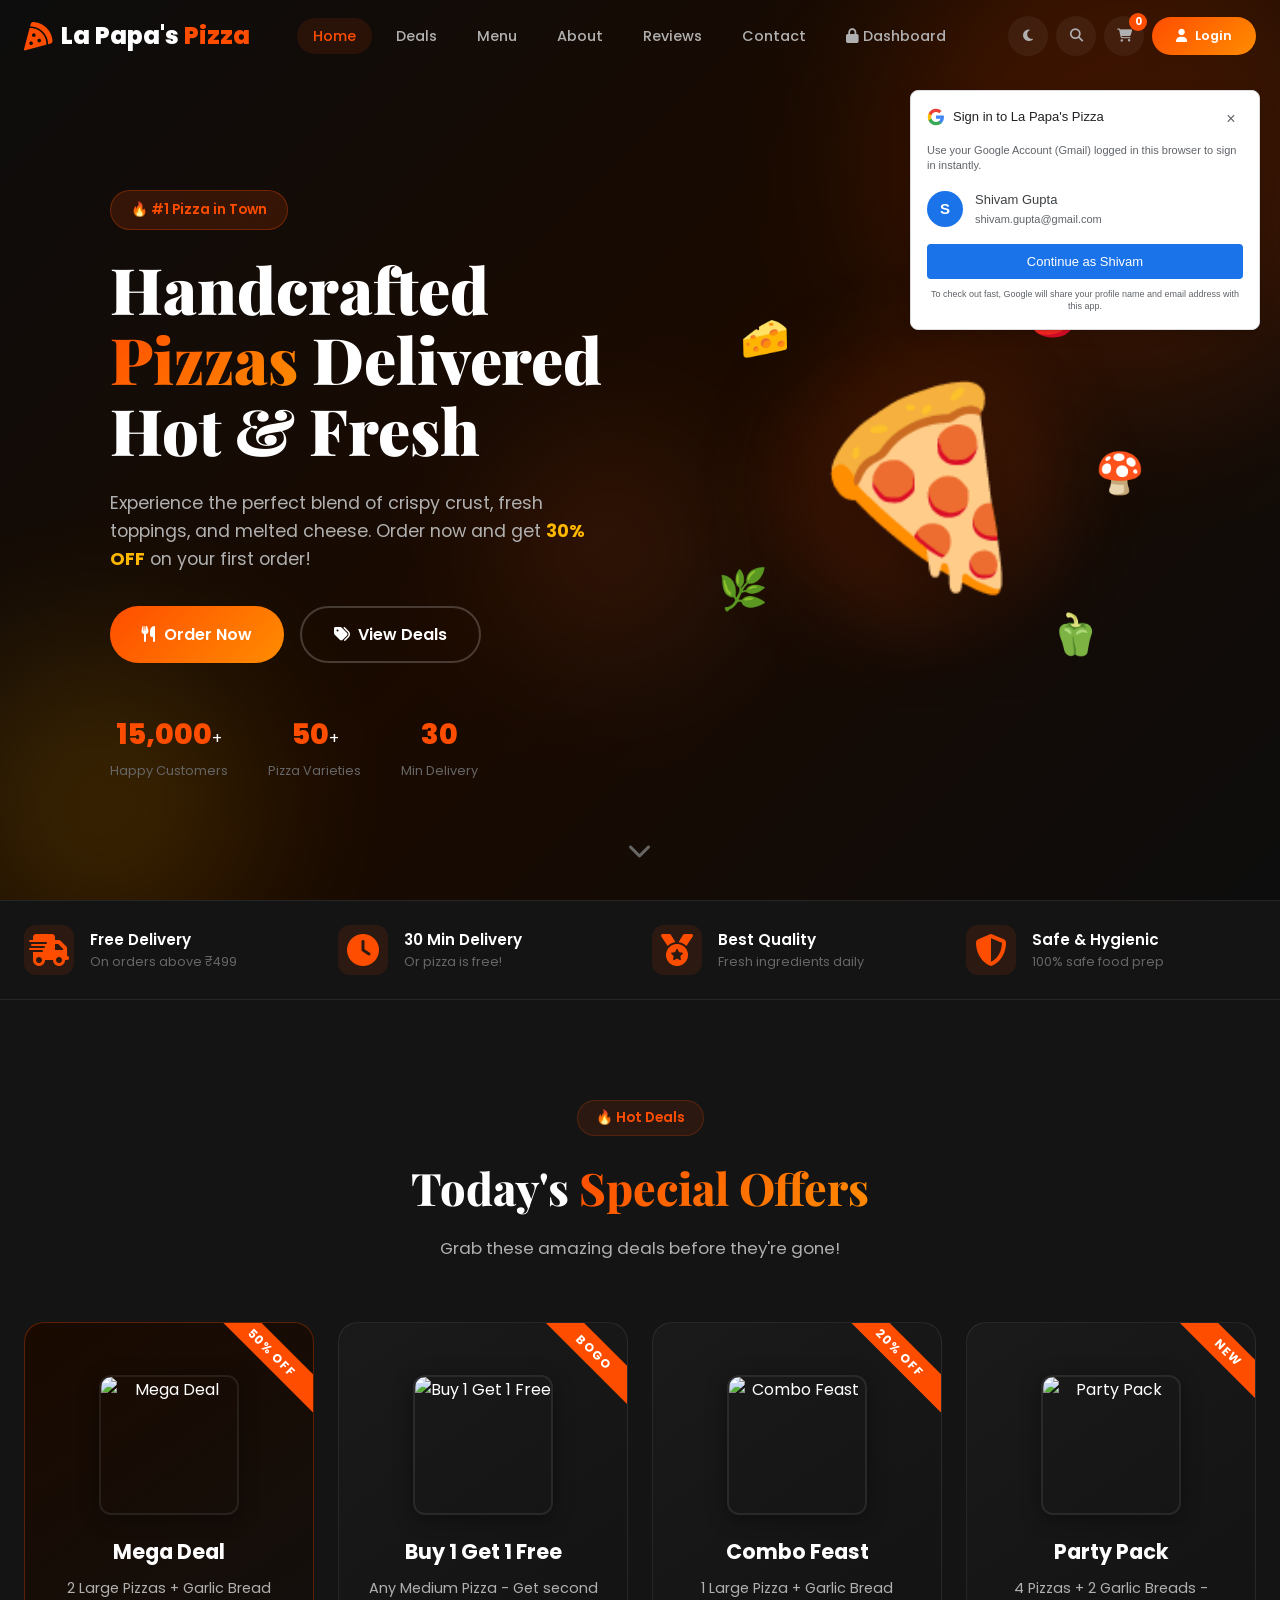
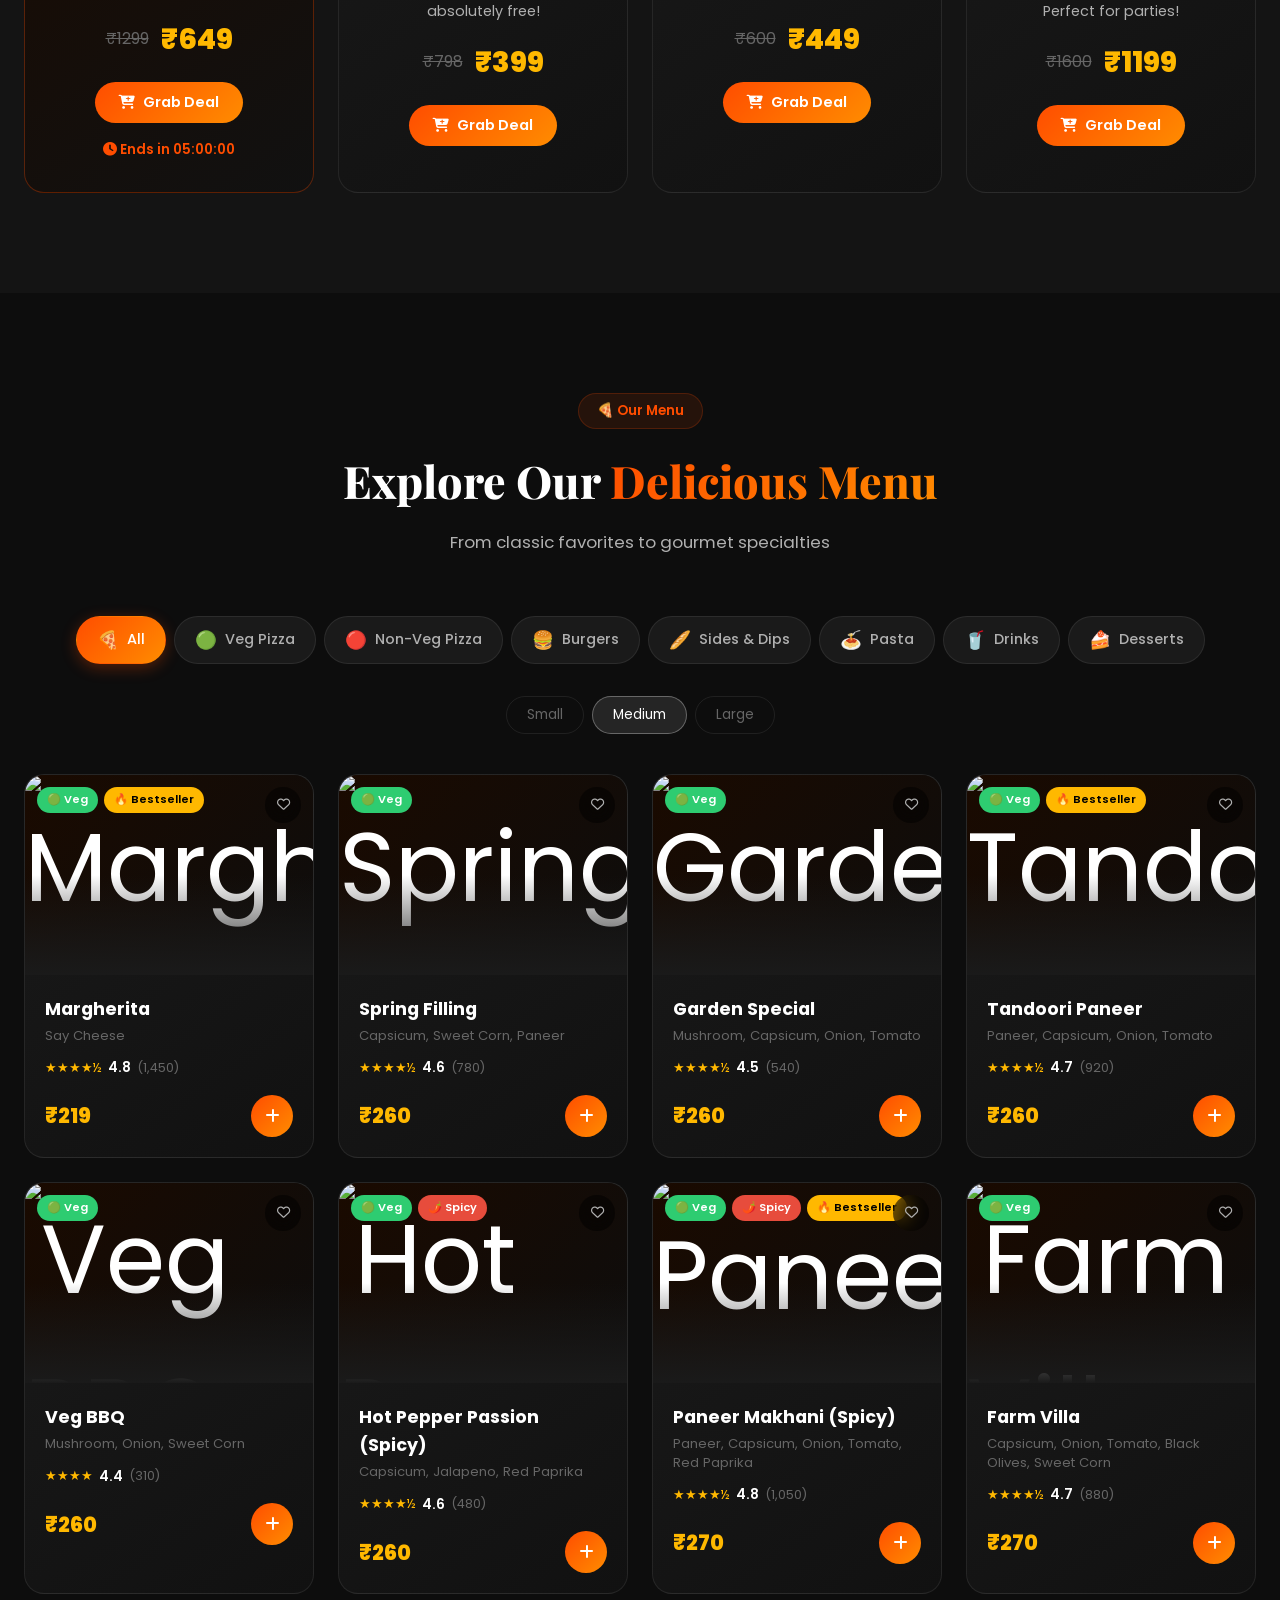
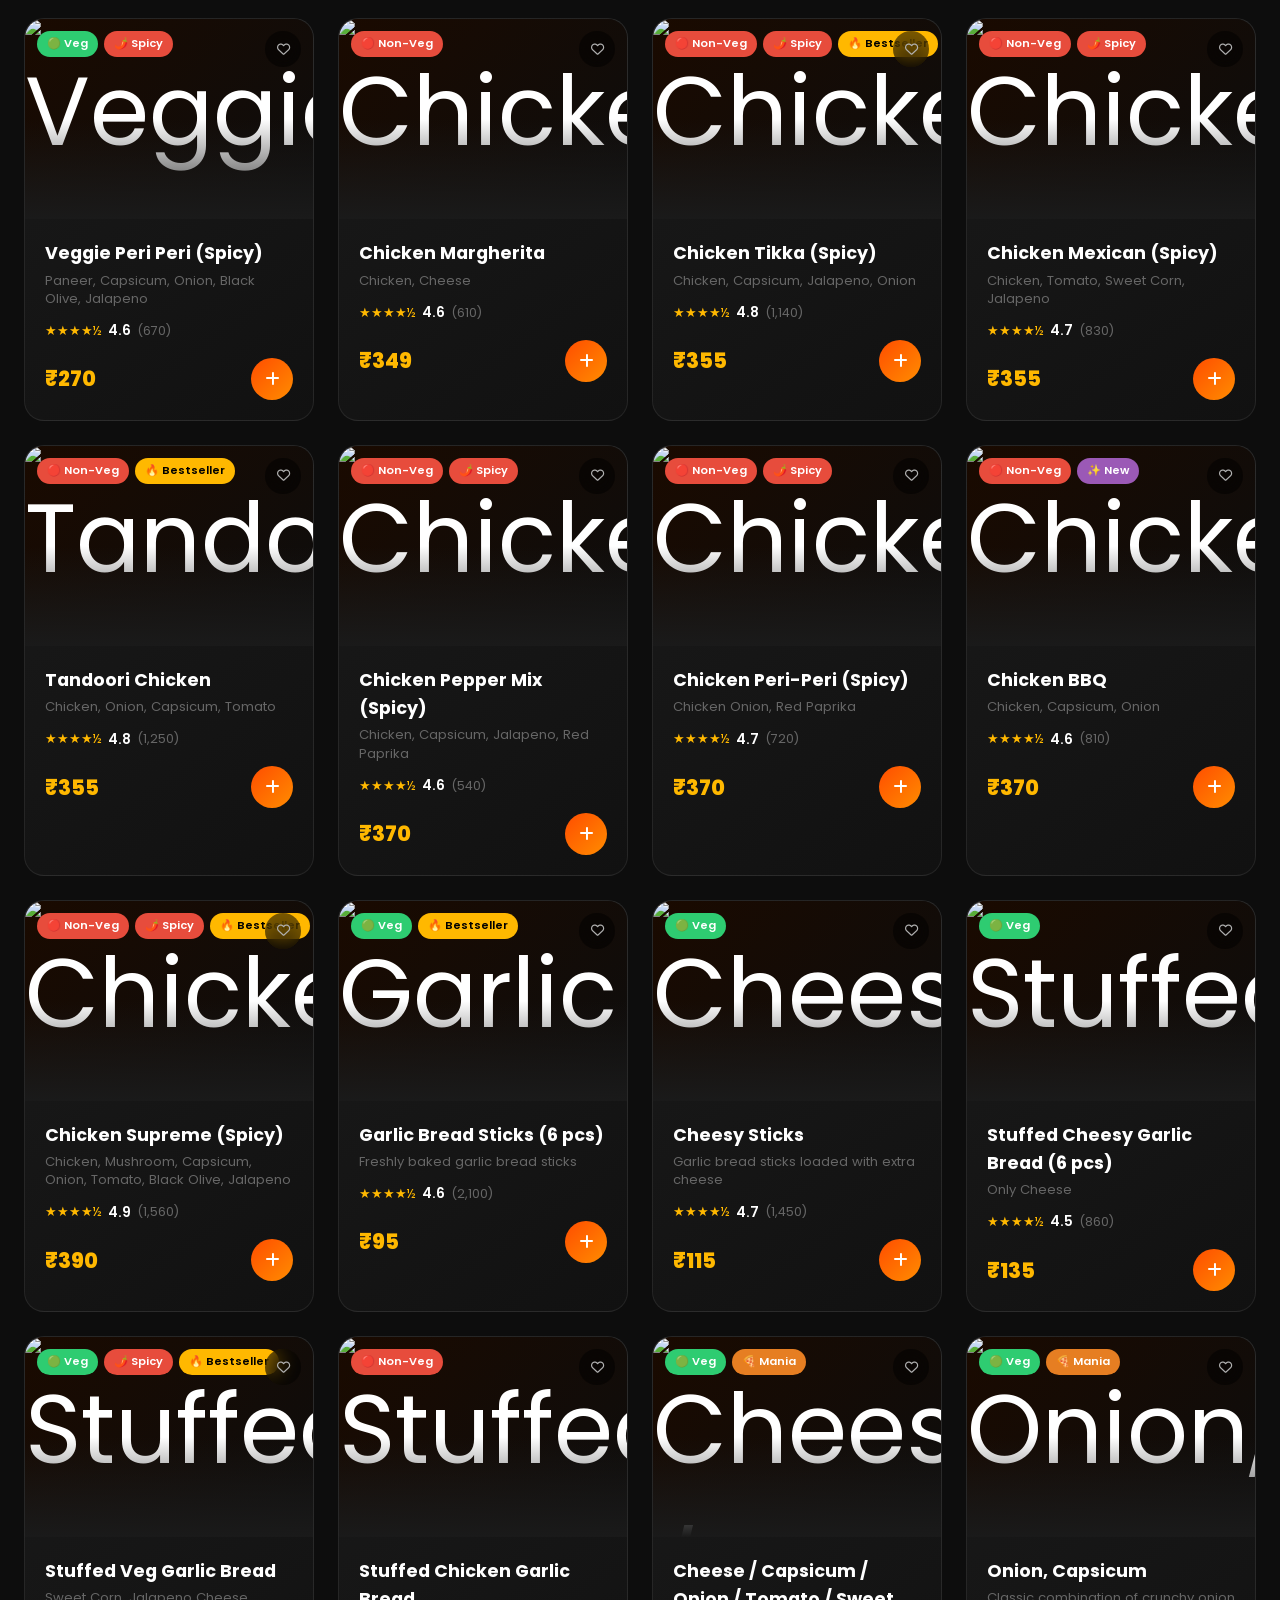
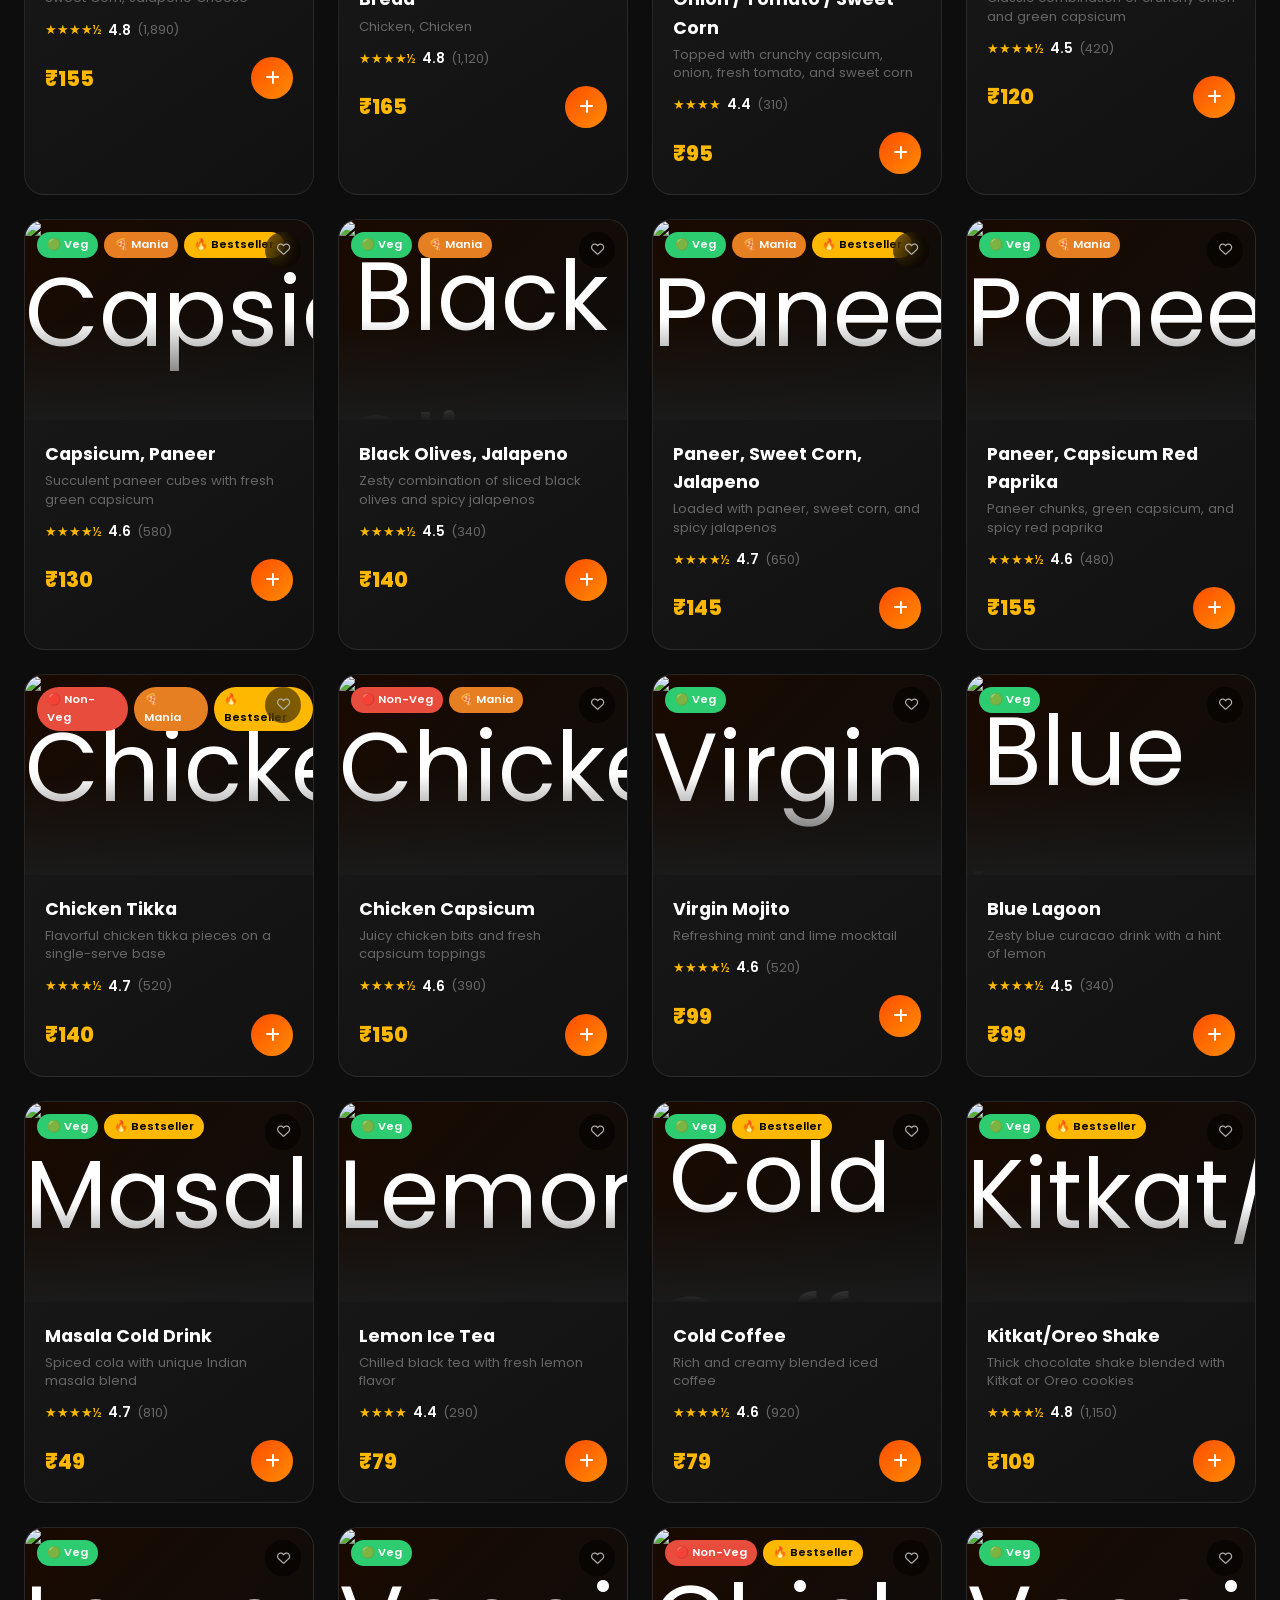
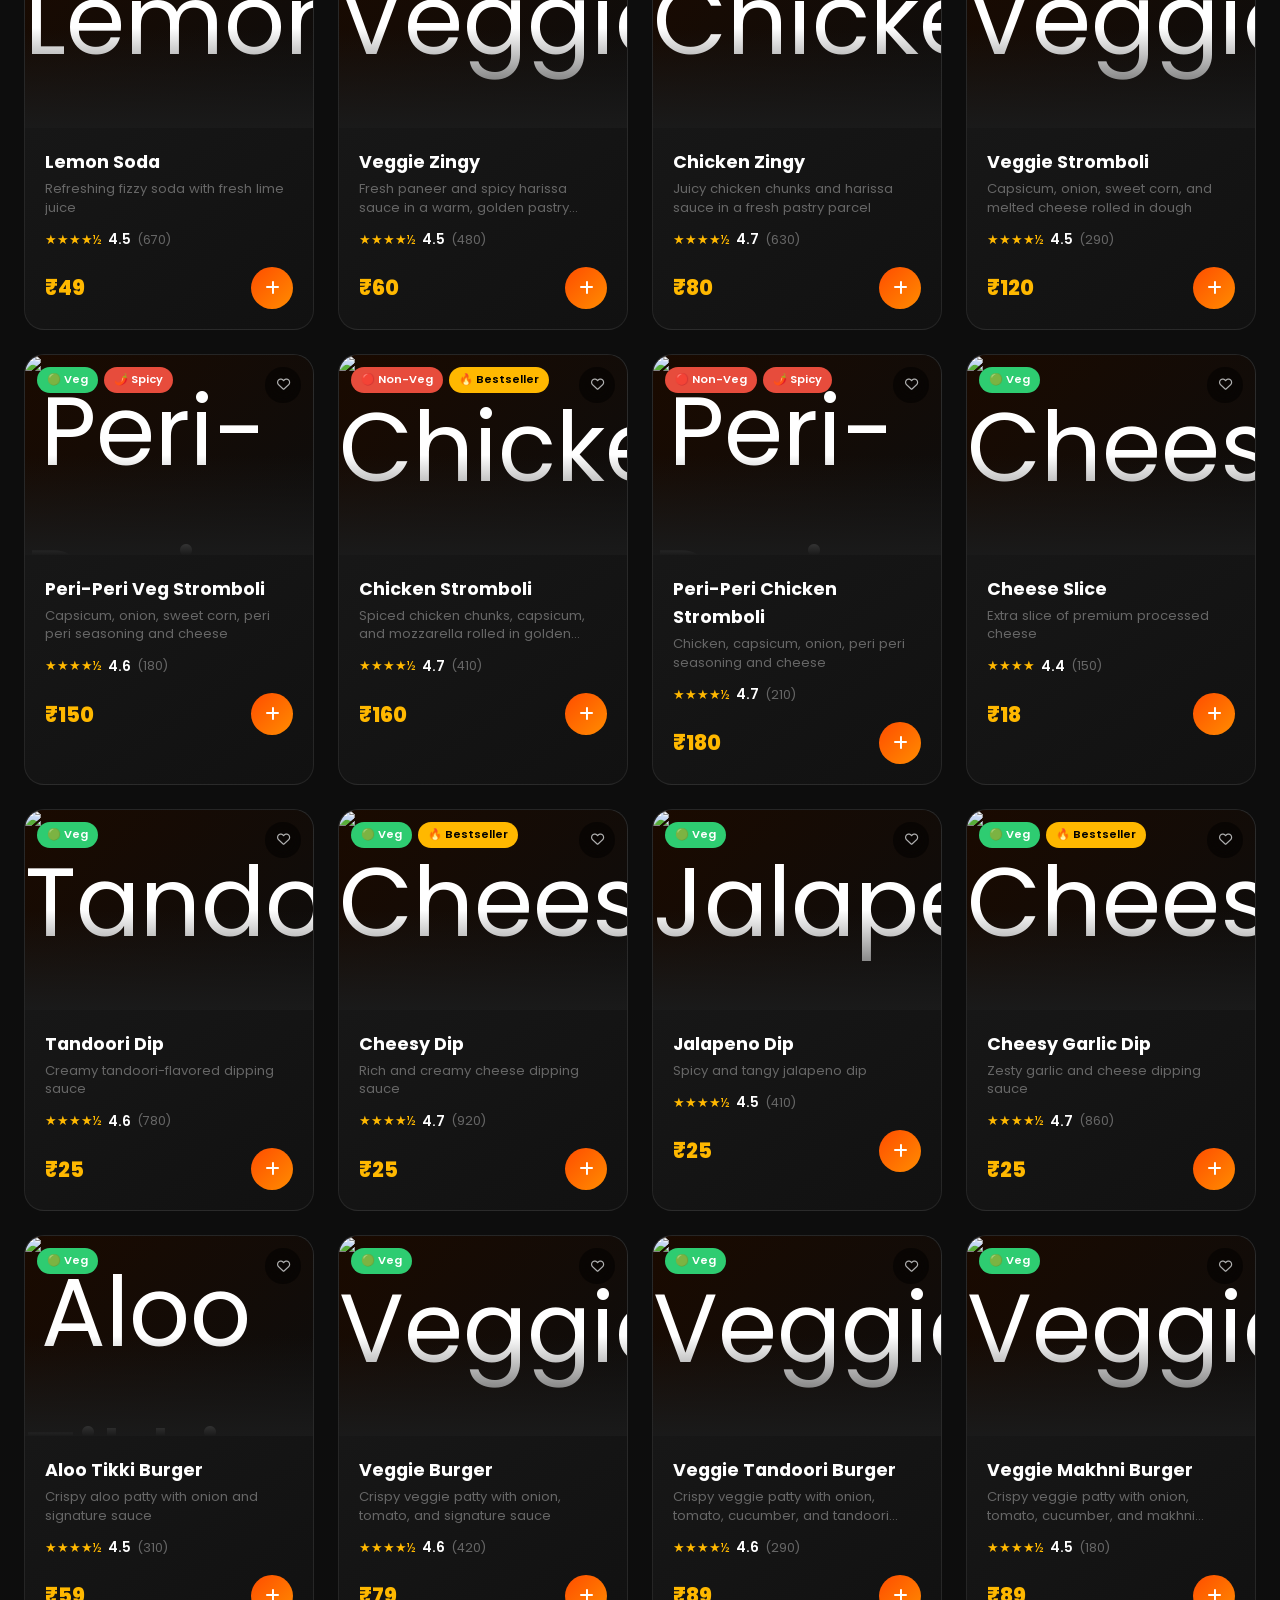
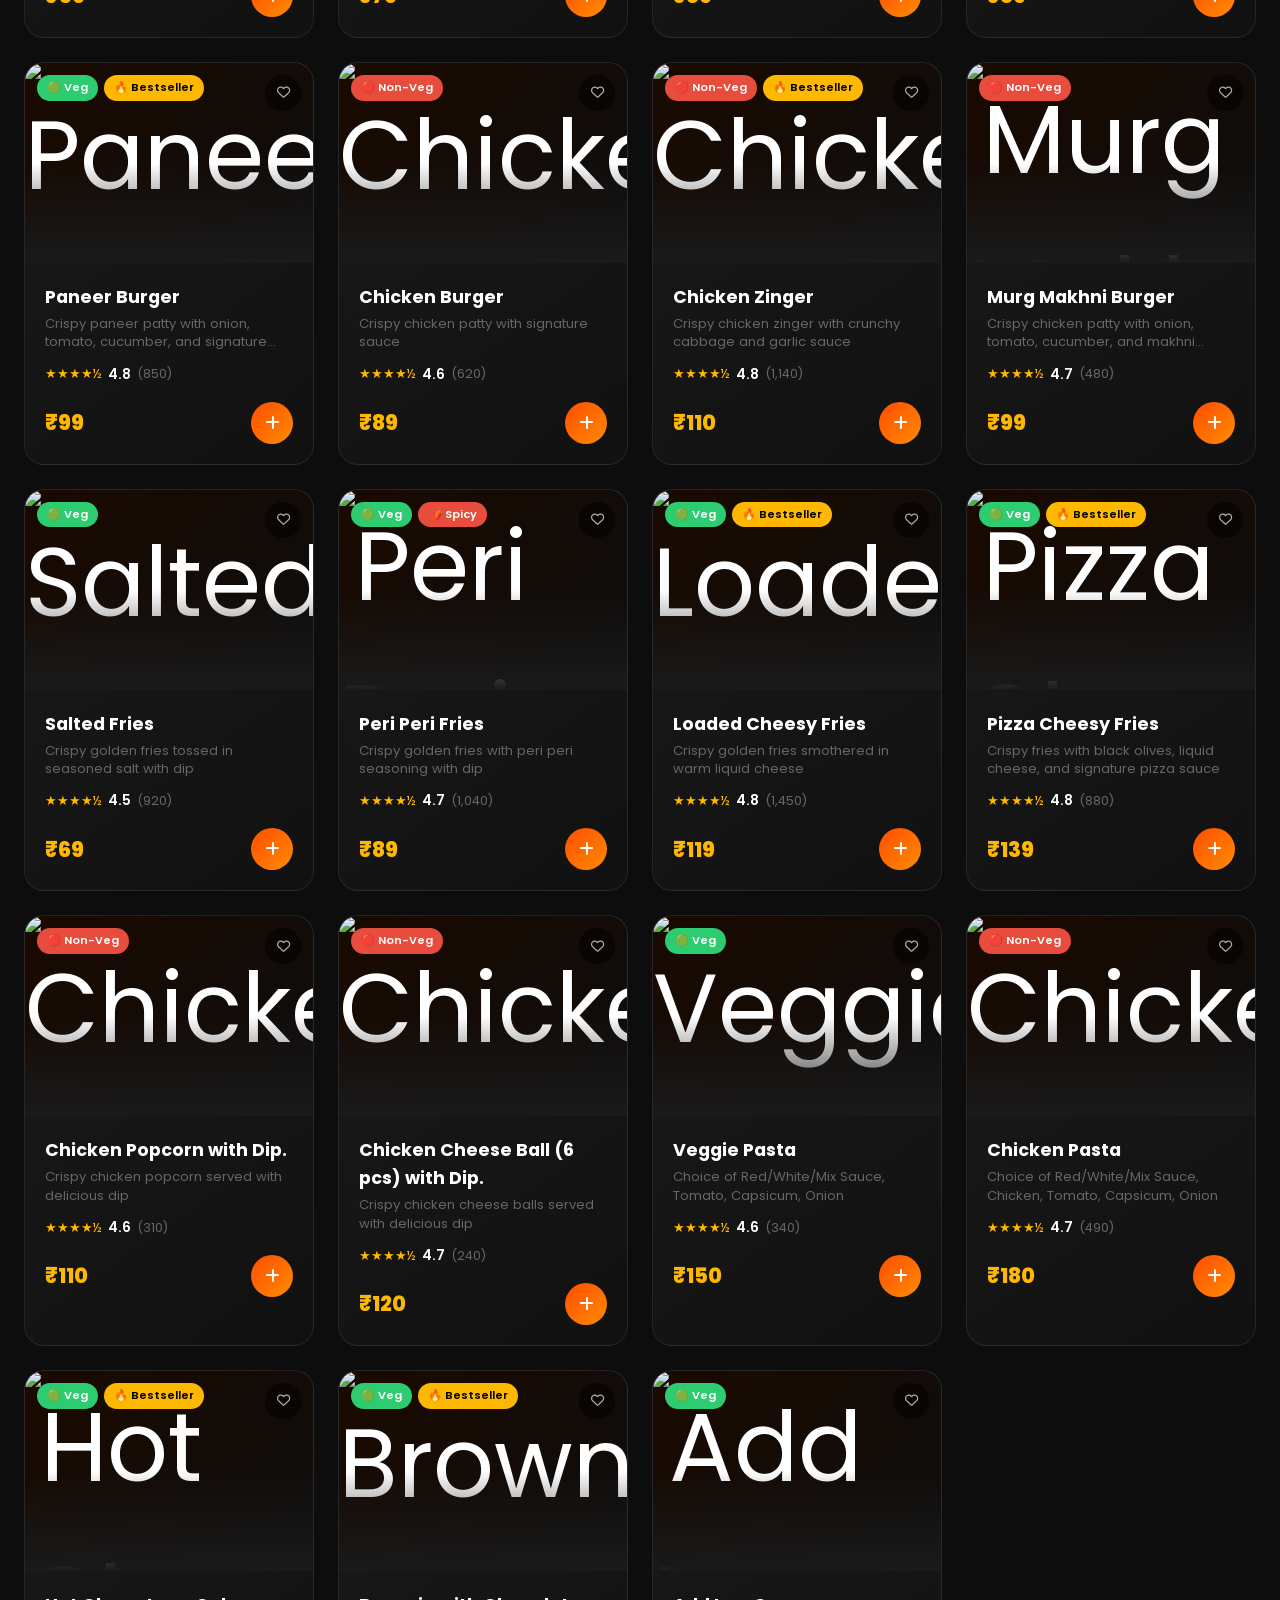
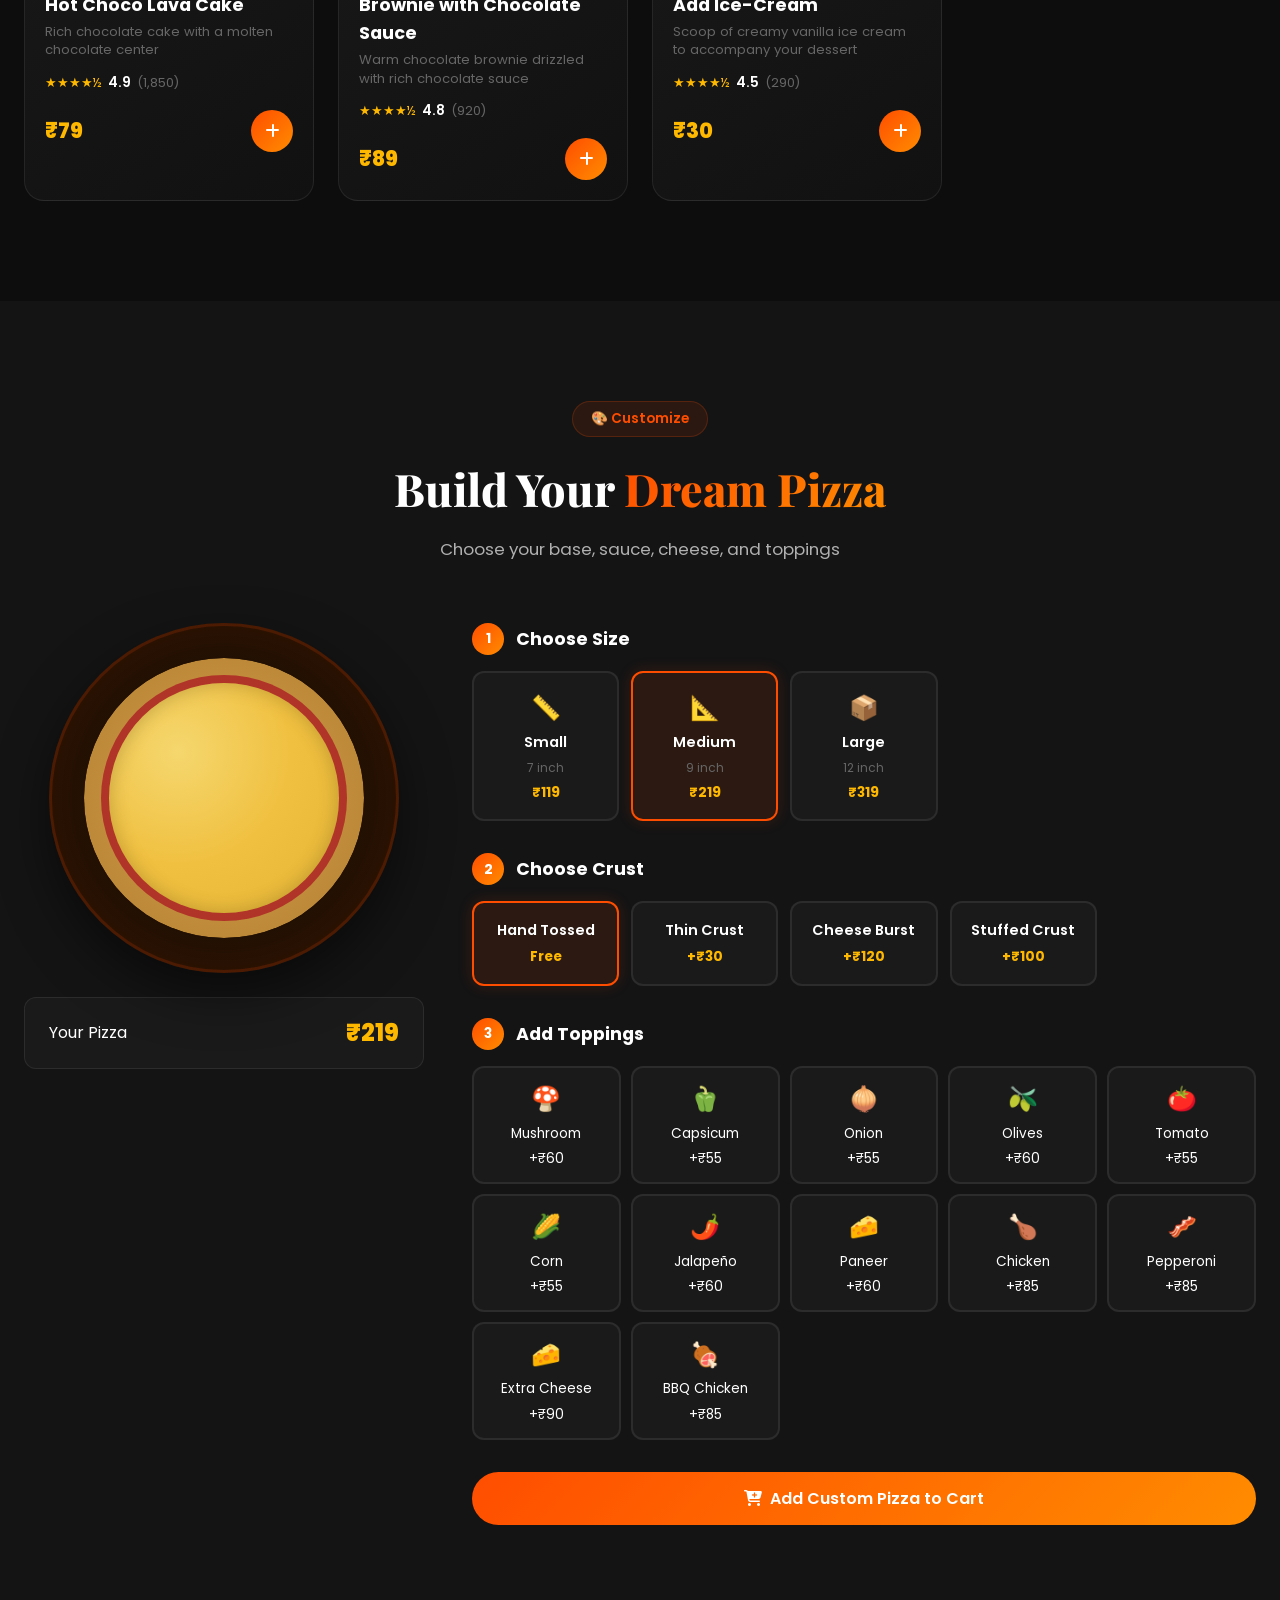
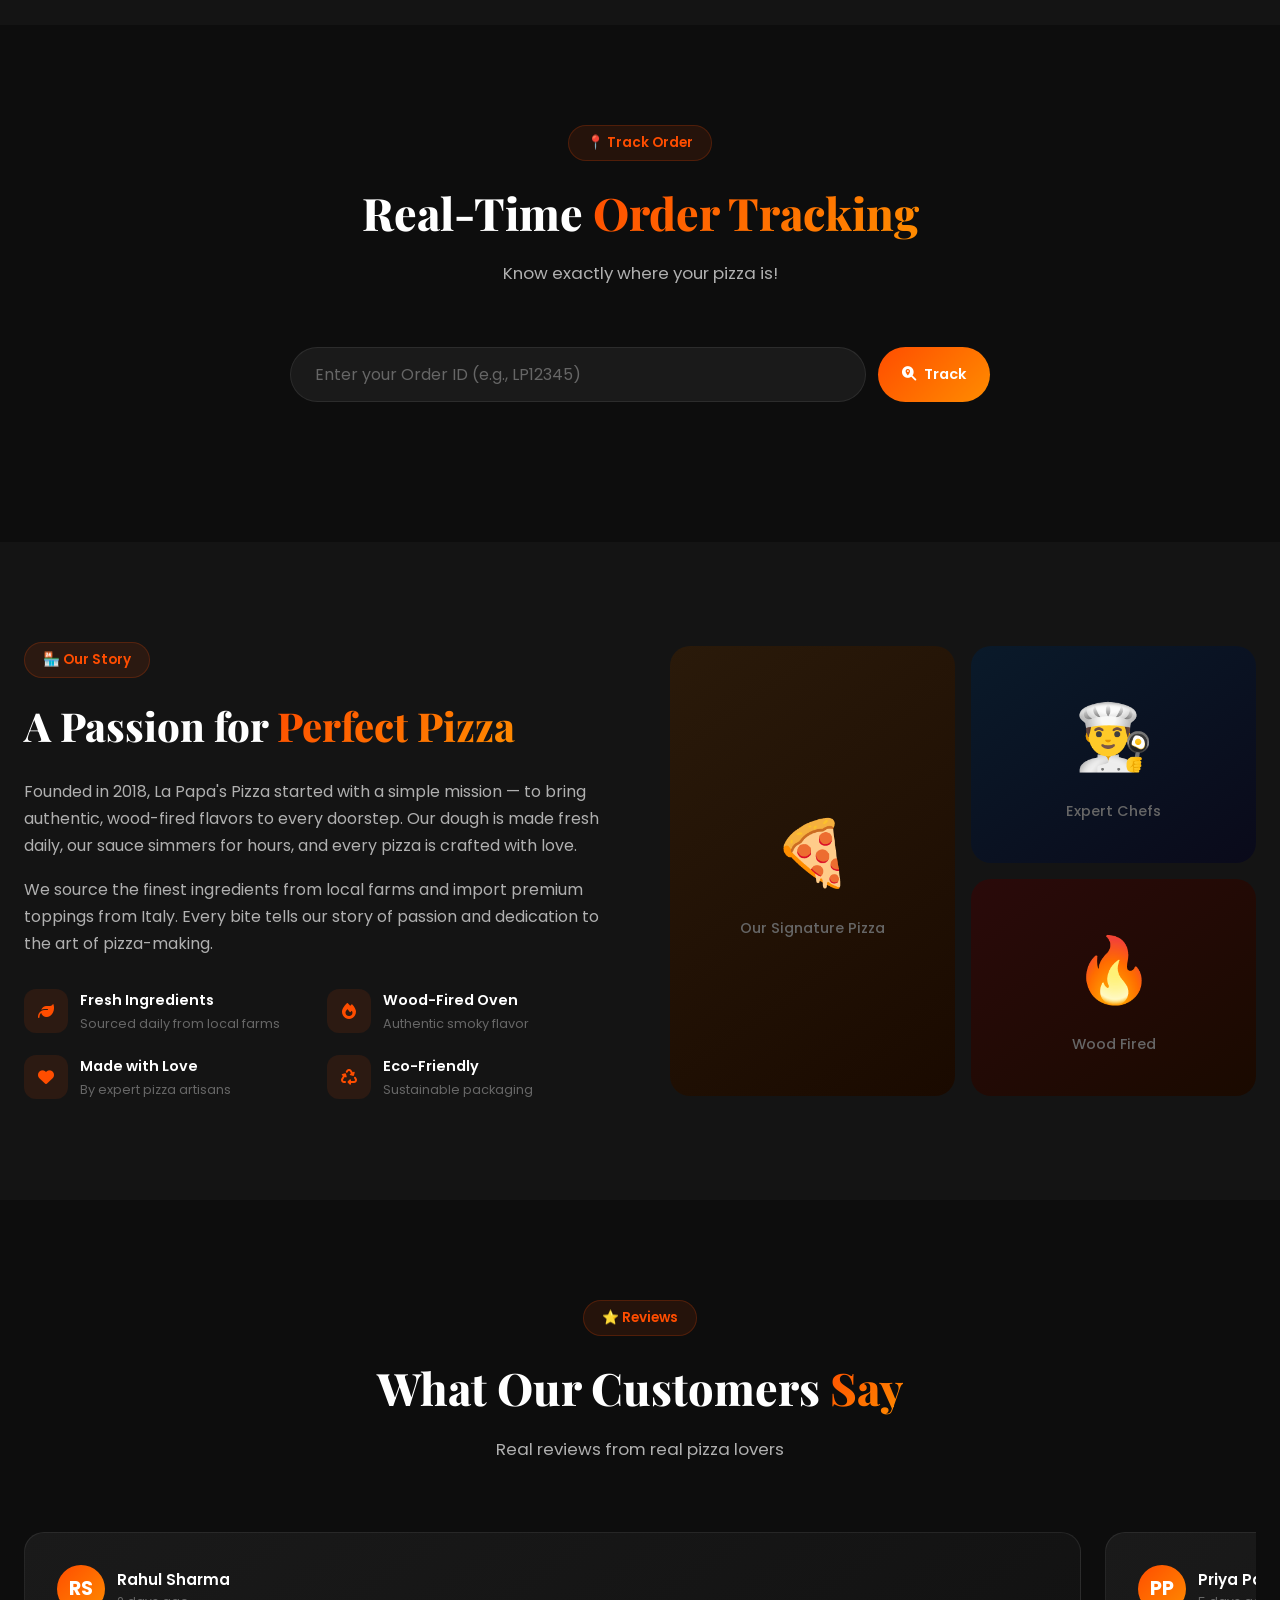
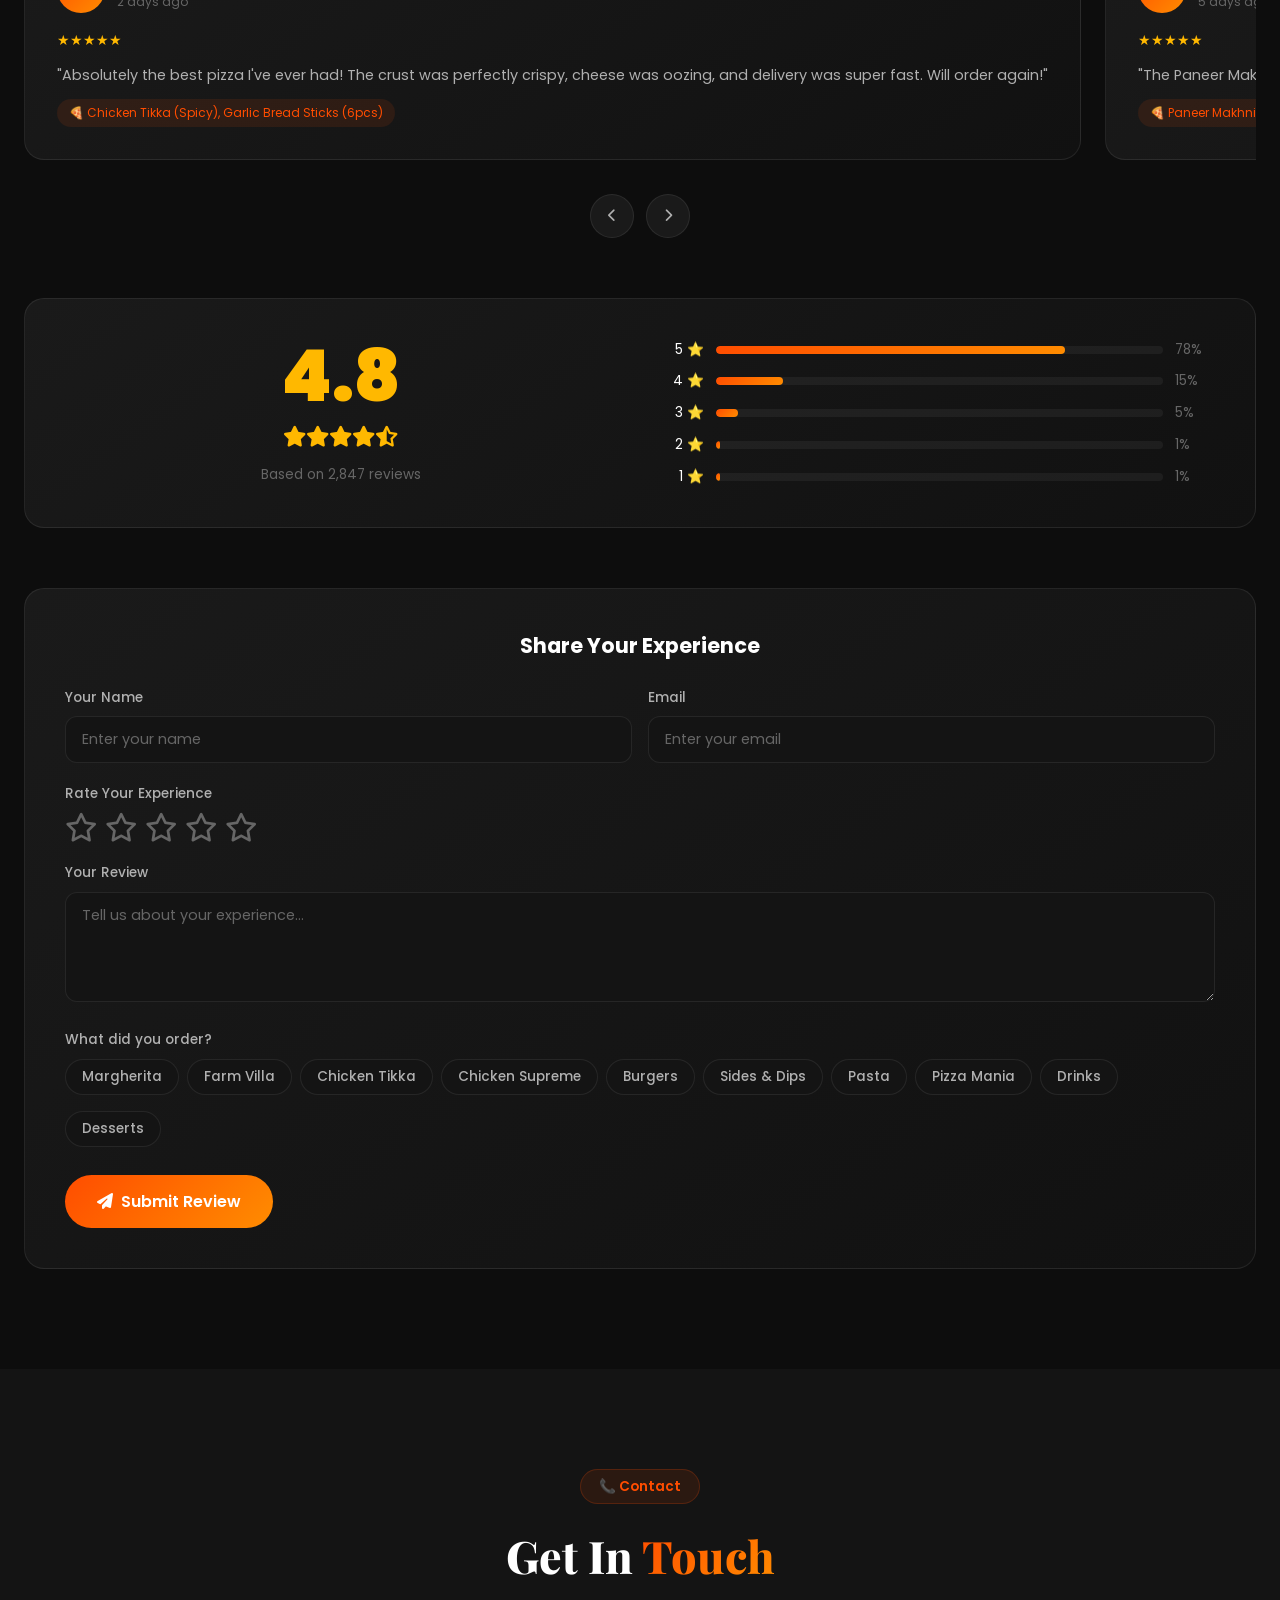
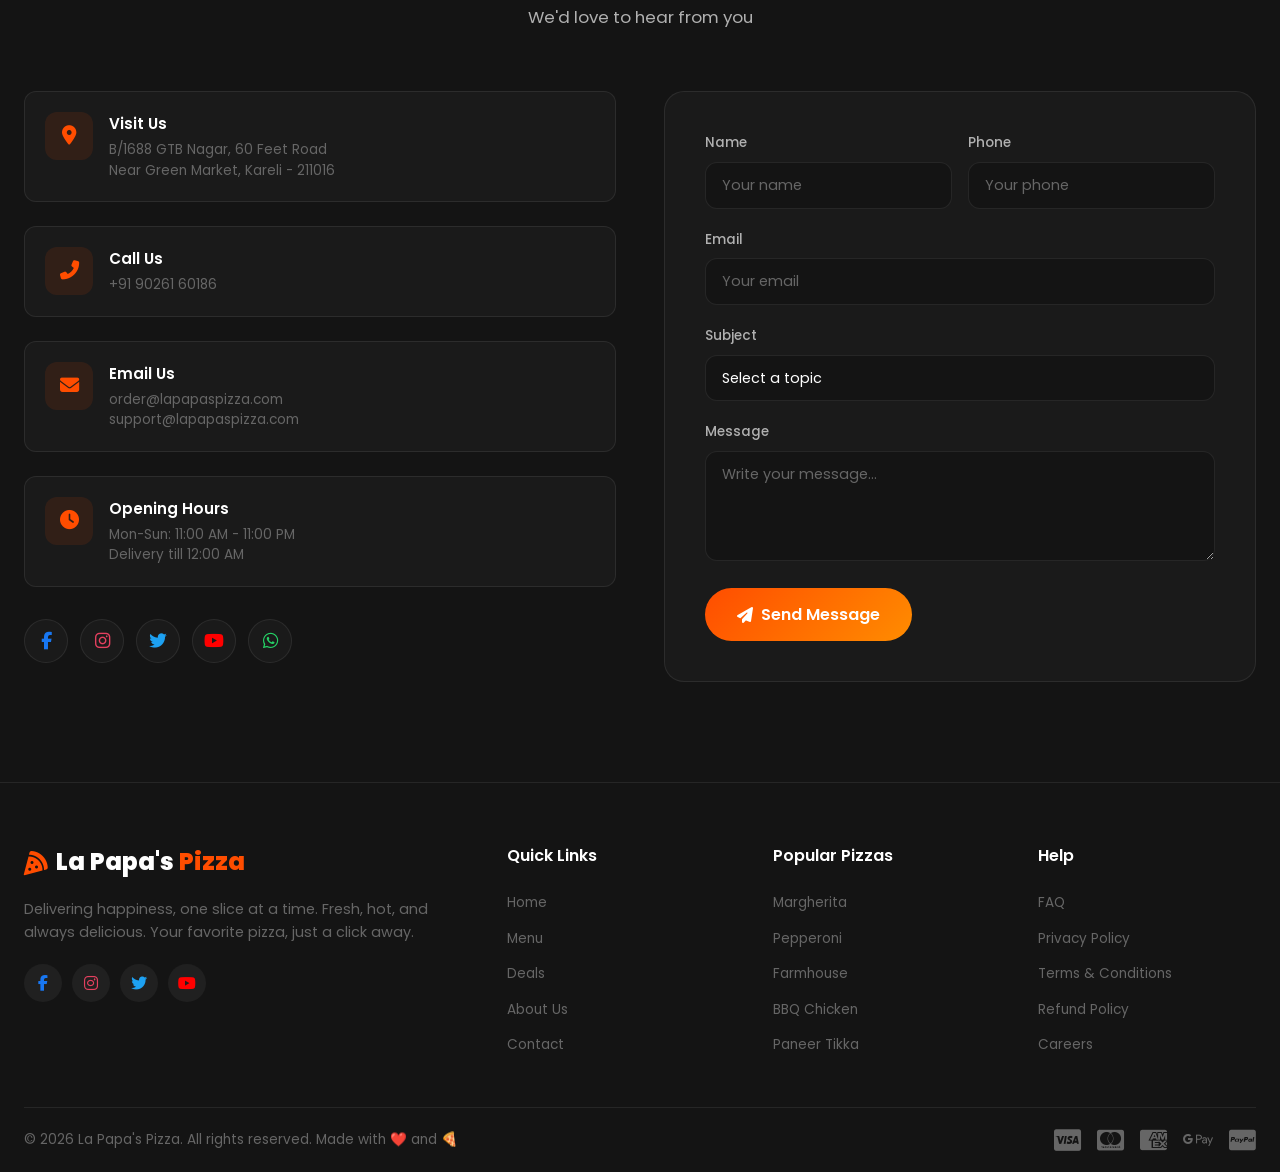
==== dashboard.html @ ef28d4f9 "Auto-generate bill receipt and send dynamically to customer via WhatsApp on table bill settlement" ====
<!DOCTYPE html>
<html lang="en">
<head>
    <meta charset="UTF-8">
    <meta name="viewport" content="width=device-width, initial-scale=1.0">
    <title>La Papa's Pizza | Live Waiter Dashboard</title>
    <link href="https://fonts.googleapis.com/css2?family=Poppins:wght@300;400;500;600;700;800&display=swap" rel="stylesheet">
    <link rel="stylesheet" href="https://cdnjs.cloudflare.com/ajax/libs/font-awesome/6.5.1/css/all.min.css">
    <script>
        // Protect dashboard from unauthorized access
        if (localStorage.getItem('isAdminLoggedIn') !== 'true') {
            alert("Access Denied! Please login as Admin on the main website.");
            window.location.href = 'index.html';
        }

        // Apply theme early to prevent screen flash
        const savedTheme = localStorage.getItem('theme') || 'dark';
        document.documentElement.setAttribute('data-theme', savedTheme);
    </script>
    <style>
        :root {
            --primary: #ff4d00;
            --primary-dark: #e04400;
            --bg-dark: #090909;
            --bg-surface: #121212;
            --bg-card: #181818;
            --text-primary: #ffffff;
            --text-secondary: #a0a0a0;
            --text-muted: #606060;
            --border-color: rgba(255,255,255,0.06);
            --radius-md: 12px;
            --radius-lg: 20px;
            --status-vacant: #2ecc71;
            --status-occupied: #f1c40f;
            --status-billing: #e74c3c;
            --btn-secondary-bg: rgba(255,255,255,0.04);
            --btn-secondary-hover-bg: rgba(255,255,255,0.08);
        }

        [data-theme="light"] {
            --bg-dark: #f8f9fa;
            --bg-surface: #ffffff;
            --bg-card: #ffffff;
            --text-primary: #1a1a1a;
            --text-secondary: #495057;
            --text-muted: #868e96;
            --border-color: rgba(0,0,0,0.08);
            --btn-secondary-bg: rgba(0,0,0,0.04);
            --btn-secondary-hover-bg: rgba(0,0,0,0.08);
        }

        * {
            margin: 0;
            padding: 0;
            box-sizing: border-box;
            font-family: 'Poppins', sans-serif;
        }

        body {
            background-color: var(--bg-dark);
            color: var(--text-primary);
            min-height: 100vh;
            display: flex;
            flex-direction: column;
            transition: background-color 0.3s ease, color 0.3s ease, border-color 0.3s ease;
        }

        header {
            background: var(--bg-surface);
            border-bottom: 1px solid var(--border-color);
            padding: 16px 40px;
            display: flex;
            justify-content: space-between;
            align-items: center;
        }

        .header-logo {
            display: flex;
            align-items: center;
            gap: 10px;
            font-weight: 800;
            font-size: 1.3rem;
            color: var(--text-primary);
            text-decoration: none;
        }

        .header-logo i {
            color: var(--primary);
        }

        .header-logo span span {
            color: var(--primary);
        }

        .header-actions {
            display: flex;
            gap: 12px;
        }

        .btn {
            background: var(--primary);
            color: white;
            padding: 8px 16px;
            border-radius: 20px;
            font-weight: 600;
            font-size: 0.85rem;
            cursor: pointer;
            border: none;
            display: inline-flex;
            align-items: center;
            gap: 6px;
            transition: all 0.2s ease;
            text-decoration: none;
        }

        .btn:hover {
            background: var(--primary-dark);
            transform: translateY(-1px);
        }

        .btn-secondary {
            background: var(--btn-secondary-bg);
            border: 1px solid var(--border-color);
            color: var(--text-primary);
        }

        .btn-secondary:hover {
            background: var(--btn-secondary-hover-bg);
        }

        .btn-success {
            background: var(--status-vacant);
        }
        .btn-success:hover {
            background: #27ae60;
        }

        /* Dashboard Workspace Layout */
        .dashboard-body {
            flex: 1;
            display: grid;
            grid-template-columns: 1fr 400px;
            height: calc(100vh - 70px);
            overflow: hidden;
            position: relative;
        }

        /* Floor Map Section */
        .floor-section {
            padding: 40px;
            overflow-y: auto;
            display: flex;
            flex-direction: column;
            gap: 30px;
        }

        .section-title {
            font-size: 1.4rem;
            font-weight: 700;
            display: flex;
            align-items: center;
            gap: 10px;
            color: var(--secondary);
        }

        /* Status Indicators bar */
        .status-bar {
            display: flex;
            gap: 24px;
            font-size: 0.85rem;
            color: var(--text-secondary);
        }

        .status-indicator {
            display: flex;
            align-items: center;
            gap: 8px;
        }

        .dot {
            width: 12px;
            height: 12px;
            border-radius: 50%;
        }

        .dot.vacant { background-color: var(--status-vacant); }
        .dot.occupied { background-color: var(--status-occupied); }
        .dot.billing { background-color: var(--status-billing); }

        .tables-grid {
            display: grid;
            grid-template-columns: repeat(auto-fill, minmax(180px, 1fr));
            gap: 24px;
        }

        .table-card {
            background: var(--bg-card);
            border: 1px solid var(--border-color);
            border-radius: var(--radius-lg);
            padding: 30px 20px;
            text-align: center;
            cursor: pointer;
            transition: all 0.3s cubic-bezier(0.4, 0, 0.2, 1);
            position: relative;
            display: flex;
            flex-direction: column;
            gap: 12px;
            align-items: center;
        }

        .table-card:hover {
            transform: translateY(-4px);
            border-color: rgba(255,255,255,0.15);
        }

        .table-card.active-table {
            box-shadow: 0 0 0 2px var(--primary);
        }

        .table-icon {
            width: 70px;
            height: 70px;
            border-radius: 50%;
            background: rgba(255,255,255,0.03);
            border: 3px solid var(--text-muted);
            display: flex;
            align-items: center;
            justify-content: center;
            font-size: 1.8rem;
            color: var(--text-secondary);
            transition: all 0.3s ease;
        }

        /* Color Coding based on table state */
        .table-card.vacant .table-icon {
            border-color: var(--status-vacant);
            color: var(--status-vacant);
            background: rgba(46, 204, 113, 0.05);
        }

        .table-card.occupied .table-icon {
            border-color: var(--status-occupied);
            color: var(--status-occupied);
            background: rgba(241, 196, 15, 0.05);
            animation: pulse-border-yellow 2s infinite;
        }

        .table-card.billing .table-icon {
            border-color: var(--status-billing);
            color: var(--status-billing);
            background: rgba(231, 76, 60, 0.05);
            animation: pulse-border-red 2s infinite;
        }

        @keyframes pulse-border-yellow {
            0%, 100% { box-shadow: 0 0 0 0 rgba(241, 196, 15, 0.3); }
            50% { box-shadow: 0 0 15px 5px rgba(241, 196, 15, 0.1); }
        }

        @keyframes pulse-border-red {
            0%, 100% { box-shadow: 0 0 0 0 rgba(231, 76, 60, 0.3); }
            50% { box-shadow: 0 0 15px 5px rgba(231, 76, 60, 0.1); }
        }

        .table-label {
            font-size: 1.1rem;
            font-weight: 700;
        }

        .table-status-text {
            font-size: 0.75rem;
            padding: 4px 10px;
            border-radius: 20px;
            font-weight: 600;
        }

        .vacant .table-status-text { background: rgba(46, 204, 113, 0.1); color: var(--status-vacant); }
        .occupied .table-status-text { background: rgba(241, 196, 15, 0.1); color: var(--status-occupied); }
        .billing .table-status-text { background: rgba(231, 76, 60, 0.1); color: var(--status-billing); }

        .table-bill-amount {
            font-size: 0.9rem;
            font-weight: 700;
            color: var(--text-primary);
        }

        /* Order Details Side Panel */
        .details-panel {
            background: var(--bg-surface);
            border-left: 1px solid var(--border-color);
            display: flex;
            flex-direction: column;
            height: 100%;
            overflow: hidden;
            transition: transform 0.3s cubic-bezier(0.4, 0, 0.2, 1);
        }

        .panel-header {
            padding: 24px;
            border-bottom: 1px solid var(--border-color);
            display: flex;
            justify-content: space-between;
            align-items: center;
        }

        .panel-header h3 {
            font-size: 1.2rem;
            font-weight: 700;
        }

        .panel-header span {
            font-size: 0.75rem;
            font-weight: 600;
            padding: 4px 10px;
            border-radius: 20px;
        }

        .panel-body {
            flex: 1;
            padding: 24px;
            overflow-y: auto;
            display: flex;
            flex-direction: column;
            gap: 20px;
        }

        .panel-section-title {
            font-size: 0.85rem;
            font-weight: 600;
            text-transform: uppercase;
            letter-spacing: 0.5px;
            color: var(--secondary);
            margin-bottom: 10px;
        }

        .order-items-list {
            display: flex;
            flex-direction: column;
            gap: 10px;
        }

        .order-item-row {
            display: flex;
            justify-content: space-between;
            align-items: center;
            background: var(--bg-card);
            border: 1px solid var(--border-color);
            border-radius: var(--radius-md);
            padding: 12px 16px;
            font-size: 0.85rem;
        }

        .order-item-row.served {
            opacity: 0.6;
        }

        .item-meta {
            display: flex;
            flex-direction: column;
            gap: 2px;
        }

        .item-name {
            font-weight: 600;
        }

        .item-qty {
            font-size: 0.75rem;
            color: var(--text-secondary);
        }

        .item-actions {
            display: flex;
            align-items: center;
            gap: 10px;
        }

        .item-price {
            font-weight: 700;
            color: var(--text-primary);
        }

        .panel-footer {
            padding: 24px;
            border-top: 1px solid var(--border-color);
            background: var(--bg-card);
            display: flex;
            flex-direction: column;
            gap: 16px;
        }

        .bill-summary {
            display: flex;
            flex-direction: column;
            gap: 8px;
            font-size: 0.85rem;
        }

        .summary-row {
            display: flex;
            justify-content: space-between;
            color: var(--text-secondary);
        }

        .summary-row.total {
            font-size: 1.1rem;
            font-weight: 800;
            color: var(--secondary);
            border-top: 1px dashed var(--border-color);
            padding-top: 8px;
            margin-top: 4px;
        }

        .no-selection {
            display: flex;
            flex-direction: column;
            align-items: center;
            justify-content: center;
            height: 100%;
            color: var(--text-muted);
            text-align: center;
            gap: 16px;
            padding: 40px;
        }

        .no-selection i {
            font-size: 3rem;
        }

        /* User Manager Modal styling */
        .user-manager-grid {
            display: grid;
            grid-template-columns: 1fr 1.5fr;
            gap: 24px;
        }
        @media (max-width: 768px) {
            .user-manager-grid {
                grid-template-columns: 1fr;
            }
        }
        .user-table th, .user-table td {
            border-bottom: 1px solid var(--border-color);
            vertical-align: middle;
        }
        .user-table tr:hover td {
            background: rgba(255, 255, 255, 0.01);
        }
        .btn-danger {
            background: var(--status-billing);
            color: white;
            padding: 6px 12px;
            border-radius: var(--radius-md);
            font-weight: 600;
            font-size: 0.8rem;
            cursor: pointer;
            border: none;
            display: inline-flex;
            align-items: center;
            gap: 4px;
            transition: all 0.2s ease;
        }
        .btn-danger:hover {
            background: #c0392b;
            transform: translateY(-1px);
        }

        /* Modal Tabs */
        .modal-tabs-container {
            display: flex;
            border-bottom: 1px solid var(--border-color);
            margin-bottom: 20px;
            gap: 15px;
        }
        .modal-tab-btn {
            background: none;
            border: none;
            color: var(--text-secondary);
            font-size: 0.95rem;
            font-weight: 600;
            padding: 10px 5px;
            cursor: pointer;
            position: relative;
            font-family: inherit;
        }
        .modal-tab-btn.active {
            color: var(--primary);
        }
        .modal-tab-btn.active::after {
            content: '';
            position: absolute;
            bottom: -1px;
            left: 0;
            width: 100%;
            height: 2px;
            background: var(--primary);
        }
        .deal-preview-img {
            width: 50px;
            height: 50px;
            object-fit: cover;
            border-radius: 6px;
            border: 1px solid var(--border-color);
        }

        /* Delivery Card style */
        .delivery-card {
            background: var(--bg-card);
            border: 1px solid var(--border-color);
            border-radius: var(--radius-lg);
            padding: 24px;
            cursor: pointer;
            transition: all 0.3s cubic-bezier(0.4, 0, 0.2, 1);
            display: flex;
            flex-direction: column;
            gap: 12px;
            position: relative;
        }
        .delivery-card:hover {
            transform: translateY(-4px);
            border-color: var(--primary);
        }
        .delivery-card.active-delivery {
            box-shadow: 0 0 0 2px var(--primary);
        }
        .delivery-status-badge {
            font-size: 0.75rem;
            padding: 4px 8px;
            border-radius: 4px;
            font-weight: 600;
            display: inline-block;
        }
        .status-confirmed { background: rgba(52, 152, 219, 0.15); color: #3498db; }
        .status-preparing { background: rgba(155, 89, 182, 0.15); color: #9b59b6; }
        .status-baking { background: rgba(230, 126, 34, 0.15); color: #e67e22; }
        .status-outfordelivery { background: rgba(52, 152, 219, 0.15); color: #3498db; }
        .status-delivered { background: rgba(46, 204, 113, 0.15); color: #2ecc71; }

        /* Order History Responsiveness */
        .history-modal-content {
            background: var(--bg-surface);
            border: 1px solid var(--border-color);
            border-radius: var(--radius-lg);
            padding: 16px;
            width: 95%;
            max-width: 950px;
            max-height: 90vh;
            overflow-y: auto;
            position: relative;
            box-shadow: 0 10px 30px rgba(0,0,0,0.5);
        }
        @media (min-width: 768px) {
            .history-modal-content {
                padding: 30px;
                width: 90%;
            }
        }
        .history-cards-grid {
            display: grid;
            grid-template-columns: 1fr;
            gap: 16px;
            max-height: 60vh;
            overflow-y: auto;
            padding-right: 4px;
        }
        @media (min-width: 768px) {
            .history-cards-grid {
                grid-template-columns: 1fr 1fr;
            }
        }
        .history-order-card {
            background: var(--bg-card);
            border: 1px solid var(--border-color);
            border-radius: var(--radius-md);
            padding: 16px;
            display: flex;
            flex-direction: column;
            gap: 12px;
            transition: border-color 0.2s;
        }
        .history-order-card:hover {
            border-color: var(--primary);
        }

        .back-btn {
            display: none;
            align-items: center;
            justify-content: center;
            background: none;
            border: none;
            font-size: 1.2rem;
            margin-right: 12px;
            cursor: pointer;
            color: var(--text-primary);
            padding: 6px;
            border-radius: 50%;
            transition: background 0.2s;
            width: 36px;
            height: 36px;
            flex-shrink: 0;
        }
        .back-btn:hover {
            background: rgba(255, 255, 255, 0.08);
        }
        [data-theme="light"] .back-btn:hover {
            background: rgba(0, 0, 0, 0.05);
        }

        @media (max-width: 1024px) {
            header {
                flex-direction: column;
                align-items: flex-start;
                padding: 12px 20px;
                gap: 12px;
            }
            .header-actions {
                width: 100%;
                display: flex;
                overflow-x: auto;
                white-space: nowrap;
                padding-bottom: 8px;
                margin: 0 -20px;
                padding-left: 20px;
                padding-right: 20px;
                scrollbar-width: none; /* Firefox */
                -ms-overflow-style: none;  /* IE and Edge */
            }
            .header-actions::-webkit-scrollbar {
                display: none; /* Chrome, Safari and Opera */
            }
            .header-actions .btn, .header-actions a.btn {
                flex-shrink: 0;
            }
        }

        @media (max-width: 900px) {
            .dashboard-body {
                grid-template-columns: 1fr;
            }
            .details-panel {
                position: absolute;
                top: 0;
                right: 0;
                bottom: 0;
                width: 100%;
                z-index: 1000;
                transform: translateX(100%);
                border-left: none;
            }
            .details-panel.active {
                transform: translateX(0);
            }
            .back-btn {
                display: inline-flex;
            }
        }

        @media (max-width: 768px) {
            .floor-section {
                padding: 20px 16px;
                gap: 20px;
            }
            .tables-grid {
                grid-template-columns: repeat(auto-fill, minmax(130px, 1fr));
                gap: 12px;
            }
            .table-card {
                padding: 20px 10px;
                border-radius: var(--radius-md);
            }
            .table-icon {
                width: 55px;
                height: 55px;
                font-size: 1.4rem;
            }
            .table-label {
                font-size: 0.95rem;
            }
            .table-status-text {
                font-size: 0.7rem;
            }
            .status-bar {
                flex-wrap: wrap;
                gap: 10px 16px;
            }
            .modal-content, .user-modal-content {
                padding: 20px 16px !important;
            }
            .modal-tabs-container {
                gap: 10px;
            }
            .modal-tab-btn {
                font-size: 0.85rem;
            }
        }
    </style>
</head>
<body>
    <header>
        <a href="index.html" class="header-logo">
            <i class="fas fa-pizza-slice"></i>
            <span>La Papa's <span>Pizza</span></span>
        </a>
        <div class="header-actions">
            <button class="btn btn-secondary btn-icon-only" id="themeToggle" aria-label="Toggle Theme" style="border-radius: 50%; width: 38px; height: 38px; display: inline-flex; align-items: center; justify-content: center; padding: 0;">
                <i class="fas fa-moon"></i>
            </button>
            <button class="btn btn-secondary" onclick="openMenuManager()"><i class="fas fa-pizza-slice"></i> Manage Menu Items</button>
            <button class="btn btn-secondary" onclick="openOfferManager()"><i class="fas fa-tags"></i> Edit Offers Text</button>
            <button class="btn btn-secondary" onclick="openUserManager()"><i class="fas fa-users"></i> Manage Users</button>
            <button class="btn btn-secondary" onclick="openOrderHistory()"><i class="fas fa-history"></i> Order History</button>
            <button class="btn btn-secondary" onclick="openCommentsManager()"><i class="fas fa-comments"></i> Comments / Issues <span id="commentsBadgeCount" style="background: var(--primary); color: white; padding: 2px 8px; border-radius: 50%; font-size: 0.7rem; margin-left: 4px; display: none;">0</span></button>
            <a href="qr-generator.html" class="btn btn-secondary"><i class="fas fa-qrcode"></i> Generate QR Codes</a>
            <button class="btn btn-secondary" onclick="logoutAdmin()"><i class="fas fa-sign-out-alt"></i> Logout</button>
            <button class="btn" onclick="clearAllTables()"><i class="fas fa-trash-alt"></i> Reset Tables</button>
        </div>
    </header>

    <div class="dashboard-body">
        <!-- Restaurant Floor Plan Map / Deliveries -->
        <section class="floor-section">
            <div style="display: flex; justify-content: space-between; align-items: center; border-bottom: 1px solid var(--border-color); padding-bottom: 15px; margin-bottom: 20px; flex-wrap: wrap; gap: 15px;">
                <div style="display: flex; gap: 15px; align-items: center; flex-wrap: wrap;">
                    <button class="btn" id="btnShowTables" onclick="toggleDashboardView('tables')" style="border-radius: var(--radius-md); font-weight: 700; display: inline-flex; align-items: center; gap: 8px;">
                        <i class="fas fa-chair"></i> Live Tables
                    </button>
                    <button class="btn btn-secondary" id="btnShowDeliveries" onclick="toggleDashboardView('deliveries')" style="border-radius: var(--radius-md); font-weight: 700; display: inline-flex; align-items: center; gap: 8px;">
                        <i class="fas fa-motorcycle"></i> Home Deliveries <span id="deliveryBadgeCount" style="background: var(--primary); color: white; padding: 2px 8px; border-radius: 50%; font-size: 0.7rem; margin-left: 4px; display: none;">0</span>
                    </button>
                    <button class="btn btn-success" id="deliveryStatusToggleBtn" onclick="toggleDeliveryAvailability()" style="border-radius: var(--radius-md); font-weight: 700; display: inline-flex; align-items: center; gap: 8px; border: none; height: 38px; font-size: 0.85rem; padding: 0 16px;">
                        <i class="fas fa-toggle-on"></i> Delivery Service: ON
                    </button>
                </div>
                <div class="status-bar" id="tablesStatusBar">
                    <div class="status-indicator"><span class="dot vacant"></span> Vacant</div>
                    <div class="status-indicator"><span class="dot occupied"></span> Eating / Cooking</div>
                    <div class="status-indicator"><span class="dot billing"></span> Bill Requested</div>
                </div>
            </div>
            
            <!-- Tables View Grid -->
            <div class="tables-grid" id="tablesGrid">
                <!-- 10 Tables injected dynamically -->
            </div>

            <!-- Deliveries View Grid -->
            <div id="deliveriesGrid" style="display: none; grid-template-columns: repeat(auto-fill, minmax(280px, 1fr)); gap: 24px;">
                <!-- Delivery orders injected dynamically -->
            </div>
        </section>

        <!-- Dynamic Detailed Table View panel -->
        <section class="details-panel" id="detailsPanel">
            <div class="no-selection">
                <i class="fas fa-utensils"></i>
                <p>Select a table on the left floor plan to monitor its active orders and settle bills.</p>
            </div>
        </section>
    </div>

    <!-- Alert sound for incoming orders -->
    <audio id="alertSound" src="https://assets.mixkit.co/active_storage/sfx/2568/2568-84.wav" preload="auto"></audio>

    <!-- Menu Items Manager Modal -->
    <div class="user-modal-overlay" id="menuManagerModal" style="display: none; position: fixed; top: 0; left: 0; width: 100%; height: 100%; background: rgba(0,0,0,0.85); z-index: 5000; justify-content: center; align-items: center; backdrop-filter: blur(5px);">
        <div class="user-modal-content" style="background: var(--bg-surface); border: 1px solid var(--border-color); border-radius: var(--radius-lg); padding: 30px; width: 95%; max-width: 1050px; max-height: 85vh; overflow-y: auto; position: relative; box-shadow: 0 10px 30px rgba(0,0,0,0.5);">
            <button onclick="closeMenuManager()" style="position: absolute; top: 15px; right: 15px; background: none; border: none; color: var(--text-primary); font-size: 1.2rem; cursor: pointer; transition: color 0.2s;"><i class="fas fa-times"></i></button>
            <h3 style="margin-bottom: 20px; font-weight: 700; font-size: 1.4rem; color: var(--primary); display: flex; align-items: center; gap: 10px;">
                <i class="fas fa-pizza-slice"></i> Manage Menu Items
            </h3>
            
            <div style="display: grid; grid-template-columns: 350px 1fr; gap: 20px; align-items: start;">
                <!-- Add / Edit Form Column -->
                <div style="background: var(--bg-card); border: 1px solid var(--border-color); border-radius: var(--radius-md); padding: 20px;">
                    <h4 id="menuFormTitle" style="margin-bottom: 15px; font-weight: 600; color: var(--primary); font-size: 1.1rem;">Add New Menu Item</h4>
                    <form id="adminMenuForm" onsubmit="saveMenuItem(event)">
                        <input type="hidden" id="menuItemId">
                        
                        <div style="display: flex; flex-direction: column; gap: 6px; margin-bottom: 12px;">
                            <label style="font-size: 0.8rem; font-weight: 600; color: var(--text-secondary);">Item Name</label>
                            <input type="text" id="menuItemName" placeholder="e.g. Margherita" required style="padding: 10px 14px; border-radius: var(--radius-md); border: 1px solid var(--border-color); background: var(--bg-surface); color: var(--text-primary); font-size: 0.9rem; font-family: inherit; width: 100%; box-sizing: border-box;">
                        </div>
                        
                        <div style="display: flex; flex-direction: column; gap: 6px; margin-bottom: 12px;">
                            <label style="font-size: 0.8rem; font-weight: 600; color: var(--text-secondary);">Description / Toppings</label>
                            <input type="text" id="menuItemDesc" placeholder="e.g. Fresh tomatoes, mozzarella, basil" required style="padding: 10px 14px; border-radius: var(--radius-md); border: 1px solid var(--border-color); background: var(--bg-surface); color: var(--text-primary); font-size: 0.9rem; font-family: inherit; width: 100%; box-sizing: border-box;">
                        </div>
                        
                        <div style="display: grid; grid-template-columns: 1fr 1fr; gap: 10px; margin-bottom: 12px;">
                            <div style="display: flex; flex-direction: column; gap: 6px;">
                                <label style="font-size: 0.8rem; font-weight: 600; color: var(--text-secondary);">Category</label>
                                <select id="menuItemCategory" style="padding: 10px; border-radius: var(--radius-md); border: 1px solid var(--border-color); background: var(--bg-surface); color: var(--text-primary); font-size: 0.9rem; font-family: inherit; width: 100%; box-sizing: border-box;">
                                    <option value="veg">Veg Pizza</option>
                                    <option value="nonveg">Non-Veg Pizza</option>
                                    <option value="burgers">Burgers</option>
                                    <option value="sides">Sides & Dips</option>
                                    <option value="pasta">Pasta</option>
                                    <option value="drinks">Drinks</option>
                                    <option value="desserts">Desserts</option>
                                </select>
                            </div>
                            <div style="display: flex; flex-direction: column; gap: 6px;">
                                <label style="font-size: 0.8rem; font-weight: 600; color: var(--text-secondary);">Emoji Icon</label>
                                <input type="text" id="menuItemEmoji" placeholder="🍕 or 🍔" value="🍕" required style="padding: 10px; border-radius: var(--radius-md); border: 1px solid var(--border-color); background: var(--bg-surface); color: var(--text-primary); font-size: 0.9rem; font-family: inherit; text-align: center; width: 100%; box-sizing: border-box;">
                            </div>
                        </div>

                        <div style="margin-bottom: 12px;">
                            <label style="font-size: 0.8rem; font-weight: 600; color: var(--text-secondary); display: block; margin-bottom: 6px;">Prices (in ₹)</label>
                            <div style="display: grid; grid-template-columns: 1fr 1fr 1fr; gap: 8px;">
                                <div style="display: flex; flex-direction: column; gap: 4px;">
                                    <span style="font-size: 0.7rem; color: var(--text-muted); text-align: center;">Small / Reg</span>
                                    <input type="number" id="menuItemPriceSmall" min="0" placeholder="Small" required style="padding: 8px; border-radius: var(--radius-sm); border: 1px solid var(--border-color); background: var(--bg-surface); color: var(--text-primary); font-size: 0.85rem; font-family: inherit; text-align: center; width: 100%; box-sizing: border-box;">
                                </div>
                                <div style="display: flex; flex-direction: column; gap: 4px;">
                                    <span style="font-size: 0.7rem; color: var(--text-muted); text-align: center;">Medium</span>
                                    <input type="number" id="menuItemPriceMedium" min="0" placeholder="Medium" required style="padding: 8px; border-radius: var(--radius-sm); border: 1px solid var(--border-color); background: var(--bg-surface); color: var(--text-primary); font-size: 0.85rem; font-family: inherit; text-align: center; width: 100%; box-sizing: border-box;">
                                </div>
                                <div style="display: flex; flex-direction: column; gap: 4px;">
                                    <span style="font-size: 0.7rem; color: var(--text-muted); text-align: center;">Large</span>
                                    <input type="number" id="menuItemPriceLarge" min="0" placeholder="Large" required style="padding: 8px; border-radius: var(--radius-sm); border: 1px solid var(--border-color); background: var(--bg-surface); color: var(--text-primary); font-size: 0.85rem; font-family: inherit; text-align: center; width: 100%; box-sizing: border-box;">
                                </div>
                            </div>
                        </div>

                        <div style="margin-bottom: 20px;">
                            <label style="font-size: 0.8rem; font-weight: 600; color: var(--text-secondary); display: block; margin-bottom: 6px;">Badges / Tags</label>
                            <div style="display: grid; grid-template-columns: 1fr 1fr; gap: 8px; background: var(--bg-surface); padding: 10px; border-radius: var(--radius-md); border: 1px solid var(--border-color);">
                                <label style="font-size: 0.75rem; display: flex; align-items: center; gap: 6px; cursor: pointer; color: var(--text-secondary);">
                                    <input type="checkbox" id="badgeVeg" value="veg"> Veg
                                </label>
                                <label style="font-size: 0.75rem; display: flex; align-items: center; gap: 6px; cursor: pointer; color: var(--text-secondary);">
                                    <input type="checkbox" id="badgeNonVeg" value="nonveg"> Non-Veg
                                </label>
                                <label style="font-size: 0.75rem; display: flex; align-items: center; gap: 6px; cursor: pointer; color: var(--text-secondary);">
                                    <input type="checkbox" id="badgeBestseller" value="bestseller"> Bestseller
                                </label>
                                <label style="font-size: 0.75rem; display: flex; align-items: center; gap: 6px; cursor: pointer; color: var(--text-secondary);">
                                    <input type="checkbox" id="badgeSpicy" value="spicy"> Spicy
                                </label>
                                <label style="font-size: 0.75rem; display: flex; align-items: center; gap: 6px; cursor: pointer; color: var(--text-secondary);">
                                    <input type="checkbox" id="badgeNew" value="new"> New
                                </label>
                                <label style="font-size: 0.75rem; display: flex; align-items: center; gap: 6px; cursor: pointer; color: var(--text-secondary);">
                                    <input type="checkbox" id="badgeMania" value="mania"> Mania
                                </label>
                            </div>
                        </div>
                        
                        <div style="display: flex; gap: 10px;">
                            <button class="btn" id="menuFormSubmitBtn" type="submit" style="flex: 1; justify-content: center; border: none; font-weight: 600; font-family: inherit;">
                                <i class="fas fa-plus"></i> Add Item
                            </button>
                            <button class="btn btn-secondary" type="button" onclick="resetMenuManagerForm()" style="justify-content: center; font-weight: 600; font-family: inherit;">
                                Cancel
                            </button>
                        </div>
                    </form>
                </div>
                
                <!-- Items Table List Column -->
                <div style="background: var(--bg-card); border: 1px solid var(--border-color); border-radius: var(--radius-md); padding: 20px; display: flex; flex-direction: column; gap: 15px;">
                    <div style="display: flex; justify-content: space-between; align-items: center;">
                        <h4 style="font-weight: 600; color: var(--primary); font-size: 1.1rem;">Menu Directory</h4>
                        <div style="display: flex; gap: 10px; align-items: center;">
                            <input type="text" id="adminMenuSearch" oninput="renderAdminMenuList()" placeholder="Search item..." style="padding: 6px 12px; border-radius: var(--radius-sm); border: 1px solid var(--border-color); background: var(--bg-surface); color: var(--text-primary); font-size: 0.8rem; width: 150px;">
                            <select id="adminMenuFilter" onchange="renderAdminMenuList()" style="padding: 6px; border-radius: var(--radius-sm); border: 1px solid var(--border-color); background: var(--bg-surface); color: var(--text-primary); font-size: 0.8rem; font-family: inherit;">
                                <option value="all">All Categories</option>
                                <option value="veg">Veg Pizza</option>
                                <option value="nonveg">Non-Veg Pizza</option>
                                <option value="burgers">Burgers</option>
                                <option value="sides">Sides & Dips</option>
                                <option value="pasta">Pasta</option>
                                <option value="drinks">Drinks</option>
                                <option value="desserts">Desserts</option>
                            </select>
                        </div>
                    </div>
                    
                    <div style="overflow-x: auto; max-height: 480px; overflow-y: auto; border: 1px solid var(--border-color); border-radius: var(--radius-sm);">
                        <table class="user-table" style="width: 100%; border-collapse: collapse; font-size: 0.85rem; text-align: left;">
                            <thead>
                                <tr style="background: rgba(255,255,255,0.02); border-bottom: 1px solid var(--border-color);">
                                    <th style="padding: 12px; font-weight: 600; color: var(--text-secondary);">Item</th>
                                    <th style="padding: 12px; font-weight: 600; color: var(--text-secondary);">Category</th>
                                    <th style="padding: 12px; font-weight: 600; color: var(--text-secondary); text-align: center;">Prices (S/M/L)</th>
                                    <th style="padding: 12px; font-weight: 600; color: var(--text-secondary); text-align: center;">Actions</th>
                                </tr>
                            </thead>
                            <tbody id="adminMenuTableBody">
                                <!-- Populated dynamically -->
                            </tbody>
                        </table>
                    </div>
                </div>
            </div>
        </div>
    </div>

    <!-- Offers & Deals Manager Modal -->
    <div class="modal-overlay" id="offerModal" style="display: none; position: fixed; top: 0; left: 0; width: 100%; height: 100%; background: rgba(0,0,0,0.85); z-index: 5000; justify-content: center; align-items: center; backdrop-filter: blur(5px);">
        <div class="modal-content" style="background: var(--bg-surface); border: 1px solid var(--border-color); border-radius: var(--radius-lg); padding: 30px; width: 90%; max-width: 850px; max-height: 85vh; overflow-y: auto; position: relative; box-shadow: 0 10px 30px rgba(0,0,0,0.5);">
            <button onclick="closeOfferManager()" style="position: absolute; top: 15px; right: 15px; background: none; border: none; color: var(--text-primary); font-size: 1.2rem; cursor: pointer; transition: color 0.2s;"><i class="fas fa-times"></i></button>
            
            <h3 style="margin-bottom: 20px; font-weight: 700; font-size: 1.4rem; color: var(--primary); display: flex; align-items: center; gap: 10px;">
                <i class="fas fa-tags"></i> Deals & Campaigns Manager
            </h3>
            
            <div class="modal-tabs-container">
                <button class="modal-tab-btn active" id="tabCampaignBtn" onclick="switchDealsTab('campaign')">Campaign Headings</button>
                <button class="modal-tab-btn" id="tabDealsBtn" onclick="switchDealsTab('deals')">Manage Deal Cards</button>
            </div>
            
            <!-- Tab 1: Campaign Headings -->
            <div id="tabCampaignContent" style="display: flex; flex-direction: column; gap: 15px; text-align: left;">
                <div style="display: flex; flex-direction: column; gap: 6px;">
                    <label style="font-size: 0.85rem; font-weight: 600; color: var(--text-secondary);">Campaign Badge (e.g. 🔥 Hot Deals)</label>
                    <input type="text" id="mCampaignBadge" placeholder="e.g. 🪔 Diwali Special" style="padding: 10px 14px; border-radius: var(--radius-md); border: 1px solid var(--border-color); background: var(--bg-card); color: var(--text-primary); font-size: 0.9rem; width: 100%; box-sizing: border-box;">
                </div>
                <div style="display: flex; gap: 12px;">
                    <div style="display: flex; flex-direction: column; gap: 6px; flex: 1;">
                        <label style="font-size: 0.85rem; font-weight: 600; color: var(--text-secondary);">Title Prefix</label>
                        <input type="text" id="mTitlePrefix" placeholder="e.g. Diwali" style="padding: 10px 14px; border-radius: var(--radius-md); border: 1px solid var(--border-color); background: var(--bg-card); color: var(--text-primary); font-size: 0.9rem; width: 100%; box-sizing: border-box;">
                    </div>
                    <div style="display: flex; flex-direction: column; gap: 6px; flex: 1;">
                        <label style="font-size: 0.85rem; font-weight: 600; color: var(--text-secondary);">Title Highlighted</label>
                        <input type="text" id="mTitleHighlight" placeholder="e.g. Festive Offers" style="padding: 10px 14px; border-radius: var(--radius-md); border: 1px solid var(--border-color); background: var(--bg-card); color: var(--text-primary); font-size: 0.9rem; width: 100%; box-sizing: border-box;">
                    </div>
                </div>
                <div style="display: flex; flex-direction: column; gap: 6px;">
                    <label style="font-size: 0.85rem; font-weight: 600; color: var(--text-secondary);">Campaign Description / Subtitle</label>
                    <textarea id="mCampaignSubtitle" placeholder="e.g. Celebrate Diwali with our amazing limited time deals!" rows="3" style="padding: 10px 14px; border-radius: var(--radius-md); border: 1px solid var(--border-color); background: var(--bg-card); color: var(--text-primary); font-size: 0.9rem; resize: none; width: 100%; box-sizing: border-box; font-family: inherit;"></textarea>
                </div>
                <div style="display: flex; flex-direction: column; gap: 6px;">
                    <label style="font-size: 0.85rem; font-weight: 600; color: var(--text-secondary);">Google Client ID (for Google Sign-In)</label>
                    <input type="text" id="mGoogleClientId" placeholder="e.g. xxxxx.apps.googleusercontent.com" style="padding: 10px 14px; border-radius: var(--radius-md); border: 1px solid var(--border-color); background: var(--bg-card); color: var(--text-primary); font-size: 0.9rem; width: 100%; box-sizing: border-box;">
                </div>
                <div style="display: flex; gap: 10px; margin-top: 10px;">
                    <button class="btn btn-secondary" onclick="closeOfferManager()" style="flex: 1; justify-content: center;">Cancel</button>
                    <button class="btn" onclick="saveOfferSettings()" style="flex: 1; justify-content: center;">Save Headings</button>
                </div>
                <button onclick="resetOfferSettings()" style="font-size: 0.75rem; border: none; margin-top: 5px; color: var(--text-muted); background: transparent; padding: 0; align-self: center; cursor: pointer; text-decoration: underline; font-family: inherit;">Reset Headings to Default</button>
            </div>
            
            <!-- Tab 2: Manage Deal Cards -->
            <div id="tabDealsContent" style="display: none;">
                <div class="user-manager-grid">
                    <!-- Left: Add Deal Form -->
                    <div style="background: var(--bg-card); border: 1px solid var(--border-color); border-radius: var(--radius-md); padding: 20px; text-align: left;">
                        <h4 id="dealFormTitle" style="margin-bottom: 15px; font-weight: 600; color: var(--primary); font-size: 1.1rem;">Add New Deal</h4>
                        <form id="adminDealForm" onsubmit="saveDealCard(event)">
                            <input type="hidden" id="editDealIndex" value="-1">
                            <div class="form-group-custom" style="display: flex; flex-direction: column; gap: 6px; margin-bottom: 12px;">
                                <label style="font-size: 0.8rem; font-weight: 600; color: var(--text-secondary);">Deal Title</label>
                                <input type="text" id="dealTitleInput" placeholder="e.g. Mega Deal" required style="padding: 10px 14px; border-radius: var(--radius-md); border: 1px solid var(--border-color); background: var(--bg-surface); color: var(--text-primary); font-size: 0.9rem;">
                            </div>
                            <div class="form-group-custom" style="display: flex; flex-direction: column; gap: 6px; margin-bottom: 12px;">
                                <label style="font-size: 0.8rem; font-weight: 600; color: var(--text-secondary);">Description</label>
                                <input type="text" id="dealDescInput" placeholder="e.g. 2 Large Pizzas + Garlic Bread" required style="padding: 10px 14px; border-radius: var(--radius-md); border: 1px solid var(--border-color); background: var(--bg-surface); color: var(--text-primary); font-size: 0.9rem;">
                            </div>
                            <div style="display: flex; gap: 10px; margin-bottom: 12px;">
                                <div class="form-group-custom" style="display: flex; flex-direction: column; gap: 6px; flex: 1;">
                                    <label style="font-size: 0.8rem; font-weight: 600; color: var(--text-secondary);">Badge / Label</label>
                                    <input type="text" id="dealBadgeInput" placeholder="e.g. 50% OFF" style="padding: 10px 14px; border-radius: var(--radius-md); border: 1px solid var(--border-color); background: var(--bg-surface); color: var(--text-primary); font-size: 0.9rem; width: 100%; box-sizing: border-box;">
                                </div>
                                <div class="form-group-custom" style="display: flex; flex-direction: column; gap: 6px; flex: 1;">
                                    <label style="font-size: 0.8rem; font-weight: 600; color: var(--text-secondary);">Timer (Hours)</label>
                                    <input type="number" id="dealTimerInput" placeholder="e.g. 5 (Optional)" style="padding: 10px 14px; border-radius: var(--radius-md); border: 1px solid var(--border-color); background: var(--bg-surface); color: var(--text-primary); font-size: 0.9rem; width: 100%; box-sizing: border-box;">
                                </div>
                            </div>
                            <div style="display: flex; gap: 10px; margin-bottom: 12px;">
                                <div class="form-group-custom" style="display: flex; flex-direction: column; gap: 6px; flex: 1;">
                                    <label style="font-size: 0.8rem; font-weight: 600; color: var(--text-secondary);">Original Price (₹)</label>
                                    <input type="number" id="dealOldPriceInput" placeholder="e.g. 1299" style="padding: 10px 14px; border-radius: var(--radius-md); border: 1px solid var(--border-color); background: var(--bg-surface); color: var(--text-primary); font-size: 0.9rem; width: 100%; box-sizing: border-box;">
                                </div>
                                <div class="form-group-custom" style="display: flex; flex-direction: column; gap: 6px; flex: 1;">
                                    <label style="font-size: 0.8rem; font-weight: 600; color: var(--text-secondary);">Offer Price (₹)</label>
                                    <input type="number" id="dealNewPriceInput" placeholder="e.g. 649" required style="padding: 10px 14px; border-radius: var(--radius-md); border: 1px solid var(--border-color); background: var(--bg-surface); color: var(--text-primary); font-size: 0.9rem; width: 100%; box-sizing: border-box;">
                                </div>
                            </div>
                            <div class="form-group-custom" style="display: flex; flex-direction: column; gap: 6px; margin-bottom: 15px;">
                                <label style="font-size: 0.8rem; font-weight: 600; color: var(--text-secondary);">Image URL</label>
                                <input type="text" id="dealImageInput" placeholder="Enter image link (Optional)" style="padding: 10px 14px; border-radius: var(--radius-md); border: 1px solid var(--border-color); background: var(--bg-surface); color: var(--text-primary); font-size: 0.9rem;">
                            </div>
                            <div style="display: flex; gap: 10px;">
                                <button class="btn btn-secondary" type="button" onclick="cancelDealEdit()" style="flex: 1; justify-content: center;">Cancel</button>
                                <button class="btn" type="submit" id="saveDealBtn" style="flex: 1; justify-content: center;">Add Deal</button>
                            </div>
                        </form>
                    </div>
                    
                    <!-- Right: Deals Table/List -->
                    <div style="background: var(--bg-card); border: 1px solid var(--border-color); border-radius: var(--radius-md); padding: 20px; display: flex; flex-direction: column; gap: 15px;">
                        <h4 style="font-weight: 600; color: var(--primary); font-size: 1.1rem; margin-bottom: 5px; text-align: left;">Current Deal Cards</h4>
                        <div style="overflow-x: auto; max-height: 400px; overflow-y: auto;">
                            <table class="user-table" style="width: 100%; border-collapse: collapse; font-size: 0.85rem; text-align: left;">
                                <thead>
                                    <tr>
                                        <th style="background: var(--bg-surface); color: var(--text-secondary); font-weight: 600; padding: 12px 8px; border-bottom: 2px solid var(--border-color);">Image</th>
                                        <th style="background: var(--bg-surface); color: var(--text-secondary); font-weight: 600; padding: 12px 8px; border-bottom: 2px solid var(--border-color);">Deal</th>
                                        <th style="background: var(--bg-surface); color: var(--text-secondary); font-weight: 600; padding: 12px 8px; border-bottom: 2px solid var(--border-color);">Price</th>
                                        <th style="background: var(--bg-surface); color: var(--text-secondary); font-weight: 600; padding: 12px 8px; border-bottom: 2px solid var(--border-color); text-align: center;">Actions</th>
                                    </tr>
                                </thead>
                                <tbody id="adminDealsTableBody">
                                    <!-- Dynamic deals injected here -->
                                </tbody>
                            </table>
                        </div>
                    </div>
                </div>
            </div>
        </div>
    </div>

    <!-- User Manager Modal -->
    <div class="user-modal-overlay" id="userManagerModal" style="display: none; position: fixed; top: 0; left: 0; width: 100%; height: 100%; background: rgba(0,0,0,0.85); z-index: 5000; justify-content: center; align-items: center; backdrop-filter: blur(5px);">
        <div class="user-modal-content" style="background: var(--bg-surface); border: 1px solid var(--border-color); border-radius: var(--radius-lg); padding: 30px; width: 90%; max-width: 800px; max-height: 85vh; overflow-y: auto; position: relative; box-shadow: 0 10px 30px rgba(0,0,0,0.5);">
            <button onclick="closeUserManager()" style="position: absolute; top: 15px; right: 15px; background: none; border: none; color: var(--text-primary); font-size: 1.2rem; cursor: pointer; transition: color 0.2s;"><i class="fas fa-times"></i></button>
            <h3 style="margin-bottom: 20px; font-weight: 700; font-size: 1.4rem; color: var(--primary); display: flex; align-items: center; gap: 10px;">
                <i class="fas fa-users"></i> Manage User Accounts
            </h3>
            
            <div class="user-manager-grid">
                <!-- Create User Column -->
                <div class="user-form-container" style="background: var(--bg-card); border: 1px solid var(--border-color); border-radius: var(--radius-md); padding: 20px;">
                    <h4 style="margin-bottom: 15px; font-weight: 600; color: var(--primary); font-size: 1.1rem;">Create New Account</h4>
                    <form id="adminCreateUserForm" onsubmit="createUserFromAdmin(event)">
                        <div class="form-group-custom" style="display: flex; flex-direction: column; gap: 6px; margin-bottom: 15px;">
                            <label style="font-size: 0.8rem; font-weight: 600; color: var(--text-secondary);">Full Name</label>
                            <input type="text" id="adminNewUserName" placeholder="Enter full name" required style="padding: 10px 14px; border-radius: var(--radius-md); border: 1px solid var(--border-color); background: var(--bg-surface); color: var(--text-primary); font-size: 0.9rem;">
                        </div>
                        <div class="form-group-custom" style="display: flex; flex-direction: column; gap: 6px; margin-bottom: 15px;">
                            <label style="font-size: 0.8rem; font-weight: 600; color: var(--text-secondary);">Email Address</label>
                            <input type="email" id="adminNewUserEmail" placeholder="Enter email" required style="padding: 10px 14px; border-radius: var(--radius-md); border: 1px solid var(--border-color); background: var(--bg-surface); color: var(--text-primary); font-size: 0.9rem;">
                        </div>
                        <div class="form-group-custom" style="display: flex; flex-direction: column; gap: 6px; margin-bottom: 15px;">
                            <label style="font-size: 0.8rem; font-weight: 600; color: var(--text-secondary);">Phone Number</label>
                            <input type="tel" id="adminNewUserPhone" placeholder="Enter phone number" required style="padding: 10px 14px; border-radius: var(--radius-md); border: 1px solid var(--border-color); background: var(--bg-surface); color: var(--text-primary); font-size: 0.9rem;">
                        </div>
                        <div class="form-group-custom" style="display: flex; flex-direction: column; gap: 6px; margin-bottom: 15px;">
                            <label style="font-size: 0.8rem; font-weight: 600; color: var(--text-secondary);">Password</label>
                            <input type="text" id="adminNewUserPassword" placeholder="Enter password" required style="padding: 10px 14px; border-radius: var(--radius-md); border: 1px solid var(--border-color); background: var(--bg-surface); color: var(--text-primary); font-size: 0.9rem;">
                        </div>
                        <div class="form-group-custom" style="display: flex; flex-direction: column; gap: 6px; margin-bottom: 20px;">
                            <label style="font-size: 0.8rem; font-weight: 600; color: var(--text-secondary);">Account Type</label>
                            <select id="adminNewUserRole" style="padding: 10px 14px; border-radius: var(--radius-md); border: 1px solid var(--border-color); background: var(--bg-surface); color: var(--text-primary); font-size: 0.9rem; font-family: inherit; width: 100%; box-sizing: border-box;">
                                <option value="customer">Customer</option>
                                <option value="admin">Admin</option>
                            </select>
                        </div>
                        <button class="btn" type="submit" style="width: 100%; justify-content: center; border: none; font-weight: 600; font-family: inherit;">
                            <i class="fas fa-user-plus"></i> Create Account
                        </button>
                    </form>
                </div>
                
                <!-- Users List Column -->
                <div class="user-list-container" style="background: var(--bg-card); border: 1px solid var(--border-color); border-radius: var(--radius-md); padding: 20px; display: flex; flex-direction: column; gap: 15px;">
                    <h4 style="font-weight: 600; color: var(--primary); font-size: 1.1rem; margin-bottom: 5px;">Registered Users</h4>
                    <div class="user-table-wrapper" style="overflow-x: auto; max-height: 350px; overflow-y: auto;">
                        <table class="user-table" style="width: 100%; border-collapse: collapse; font-size: 0.85rem; text-align: left;">
                            <thead>
                                <tr>
                                    <th style="background: var(--bg-surface); color: var(--text-secondary); font-weight: 600; padding: 12px 8px; border-bottom: 2px solid var(--border-color);">Name</th>
                                    <th style="background: var(--bg-surface); color: var(--text-secondary); font-weight: 600; padding: 12px 8px; border-bottom: 2px solid var(--border-color);">Email</th>
                                    <th style="background: var(--bg-surface); color: var(--text-secondary); font-weight: 600; padding: 12px 8px; border-bottom: 2px solid var(--border-color);">Phone</th>
                                    <th style="background: var(--bg-surface); color: var(--text-secondary); font-weight: 600; padding: 12px 8px; border-bottom: 2px solid var(--border-color);">Role</th>
                                    <th style="background: var(--bg-surface); color: var(--text-secondary); font-weight: 600; padding: 12px 8px; border-bottom: 2px solid var(--border-color);">Password</th>
                                    <th style="background: var(--bg-surface); color: var(--text-secondary); font-weight: 600; padding: 12px 8px; border-bottom: 2px solid var(--border-color); text-align: center;">Action</th>
                                </tr>
                            </thead>
                            <tbody id="adminUserTableBody">
                                <!-- Users injected here dynamically -->
                            </tbody>
                        </table>
                    </div>
                </div>
            </div>
        </div>
    </div>

    <!-- Order History Modal -->
    <div class="user-modal-overlay" id="orderHistoryModal" style="display: none; position: fixed; top: 0; left: 0; width: 100%; height: 100%; background: rgba(0,0,0,0.85); z-index: 5000; justify-content: center; align-items: center; backdrop-filter: blur(5px);">
        <div class="history-modal-content">
            <button onclick="closeOrderHistory()" style="position: absolute; top: 15px; right: 15px; background: none; border: none; color: var(--text-primary); font-size: 1.2rem; cursor: pointer; transition: color 0.2s;"><i class="fas fa-times"></i></button>
            <div style="display: flex; justify-content: space-between; align-items: center; margin-bottom: 20px;">
                <h3 style="font-weight: 700; font-size: 1.4rem; color: var(--primary); display: flex; align-items: center; gap: 10px; margin: 0;">
                    <i class="fas fa-history"></i> Order Settlement History
                </h3>
            </div>
            
            <div style="margin-bottom: 20px; display: flex; gap: 12px; align-items: center; flex-wrap: wrap;">
                <input type="text" id="historySearchInput" placeholder="Search orders (ID, address, items)..." oninput="renderOrderHistoryList()" style="flex: 1; min-width: 200px; padding: 10px 14px; border-radius: var(--radius-md); border: 1px solid var(--border-color); background: var(--bg-card); color: var(--text-primary); font-size: 0.9rem;">
                <select id="historyFilterType" onchange="renderOrderHistoryList()" style="padding: 10px; border-radius: var(--radius-md); border: 1px solid var(--border-color); background: var(--bg-card); color: var(--text-primary); font-size: 0.9rem; font-family: inherit;">
                    <option value="all">All Orders</option>
                    <option value="dinein">Dine-In Tables</option>
                    <option value="delivery">Home Deliveries</option>
                </select>
                <div style="display: flex; align-items: center; gap: 8px;">
                    <span style="font-size: 0.85rem; color: var(--text-secondary); font-weight: 500;">Filter Date:</span>
                    <input type="date" id="historyFilterDate" onchange="renderOrderHistoryList()" style="padding: 9px; border-radius: var(--radius-md); border: 1px solid var(--border-color); background: var(--bg-card); color: var(--text-primary); font-size: 0.9rem; font-family: inherit;">
                    <button class="btn btn-secondary" onclick="setHistoryDateToToday()" style="font-size: 0.8rem; padding: 10px 12px; height: 38px; border-radius: var(--radius-md);"><i class="fas fa-calendar-day"></i> Today</button>
                    <button class="btn btn-secondary" onclick="resetHistoryDate()" style="font-size: 0.8rem; padding: 10px 12px; height: 38px; border-radius: var(--radius-md);"><i class="fas fa-undo"></i> Reset Date</button>
                </div>
            </div>
            
            <!-- Responsive History Cards List -->
            <div class="history-cards-grid" id="orderHistoryCardsGrid">
                <!-- Cards populated dynamically -->
            </div>
        </div>
    </div>

    <!-- Comments Modal -->
    <div class="user-modal-overlay" id="commentsModal" style="display: none; position: fixed; top: 0; left: 0; width: 100%; height: 100%; background: rgba(0,0,0,0.85); z-index: 5000; justify-content: center; align-items: center; backdrop-filter: blur(5px);">
        <div class="history-modal-content" style="max-width: 900px;">
            <button onclick="closeCommentsManager()" style="position: absolute; top: 15px; right: 15px; background: none; border: none; color: var(--text-primary); font-size: 1.2rem; cursor: pointer; transition: color 0.2s;"><i class="fas fa-times"></i></button>
            <div style="display: flex; justify-content: space-between; align-items: center; margin-bottom: 20px; flex-wrap: wrap; gap: 15px;">
                <h3 style="font-weight: 700; font-size: 1.4rem; color: var(--primary); display: flex; align-items: center; gap: 10px; margin: 0;">
                    <i class="fas fa-comments"></i> Customer Comments & Issues
                </h3>
                <button class="btn btn-danger" onclick="clearAllComments()" style="font-size: 0.8rem; border-radius: var(--radius-md);"><i class="fas fa-trash-alt"></i> Clear All</button>
            </div>
            
            <div style="margin-bottom: 20px; display: flex; gap: 12px; align-items: center; flex-wrap: wrap;">
                <input type="text" id="commentsSearchInput" placeholder="Search comments (name, email, message)..." oninput="renderCommentsList()" style="flex: 1; min-width: 200px; padding: 10px 14px; border-radius: var(--radius-md); border: 1px solid var(--border-color); background: var(--bg-card); color: var(--text-primary); font-size: 0.9rem;">
                <select id="commentsFilterSubject" onchange="renderCommentsList()" style="padding: 10px; border-radius: var(--radius-md); border: 1px solid var(--border-color); background: var(--bg-card); color: var(--text-primary); font-size: 0.9rem; font-family: inherit;">
                    <option value="all">All Subjects</option>
                    <option value="order">Order Issue</option>
                    <option value="feedback">Feedback</option>
                    <option value="partnership">Partnership</option>
                    <option value="careers">Careers</option>
                    <option value="other">Other</option>
                </select>
            </div>
            
            <!-- Comments Cards List -->
            <div class="history-cards-grid" id="commentsCardsGrid">
                <!-- Cards populated dynamically -->
            </div>
        </div>
    </div>

    <script>
        const NTFY_TOPIC = 'lapapas_pizza_shivam713_sync';

        function publishSyncEvent(key, value) {
            fetch(`https://ntfy.sh/${NTFY_TOPIC}`, {
                method: 'POST',
                headers: {
                    'Title': 'Dashboard Sync',
                    'Tags': 'sync'
                },
                body: JSON.stringify({ key, value })
            }).catch(err => console.error("Sync error:", err));
        }

        const totalTables = 10;
        let selectedTable = null;
        let tablesState = {};

        // Sound alert
        const alertSound = document.getElementById('alertSound');

        let activeDeliveryOrderId = null;
        let dashboardViewMode = 'tables'; // 'tables' or 'deliveries'
        let previousDeliveryCount = 0;

        function loadTablesState() {
            let stateChanged = false;
            for (let t = 1; t <= totalTables; t++) {
                const stored = localStorage.getItem(`table_order_${t}`);
                const parsed = stored ? JSON.parse(stored) : null;
                const previousState = tablesState[t];
                
                // Alert if state changes
                if (JSON.stringify(previousState) !== JSON.stringify(parsed)) {
                    if (parsed && previousState && parsed.orderedItems.length > previousState.orderedItems.length) {
                        try { alertSound.play(); } catch(e){}
                    }
                    stateChanged = true;
                }
                tablesState[t] = parsed;
            }
            if (stateChanged || !document.getElementById('tablesGrid').children.length) {
                renderTables();
                if (selectedTable) {
                    renderDetailsPanel(selectedTable);
                }
            }
            
            updateDeliveryBadgeCount();
            updateCommentsBadgeCount();
            
            if (dashboardViewMode === 'deliveries') {
                renderDeliveriesGrid();
            }
        }

        function renderTables() {
            const grid = document.getElementById('tablesGrid');
            grid.innerHTML = '';
            
            for (let t = 1; t <= totalTables; t++) {
                const state = tablesState[t];
                let cssClass = 'vacant';
                let statusText = 'Vacant';
                let billAmount = '';
                
                if (state && state.orderedItems && state.orderedItems.length > 0) {
                    cssClass = state.status === 'billing' ? 'billing' : 'occupied';
                    statusText = state.status === 'billing' ? 'Bill Awaiting' : 'Eating';
                    
                    const subtotal = state.orderedItems.reduce((sum, i) => sum + (i.price * i.qty), 0);
                    const total = Math.round(subtotal * 1.05);
                    billAmount = `₹${total}`;
                }
                
                const card = document.createElement('div');
                card.className = `table-card ${cssClass} ${selectedTable === t ? 'active-table' : ''}`;
                card.setAttribute('data-table', t);
                card.onclick = () => selectTable(t);
                card.innerHTML = `
                    <div class="table-icon">
                        <i class="fas fa-mug-hot"></i>
                    </div>
                    <div class="table-label">Table ${t}</div>
                    <div class="table-status-text">${statusText}</div>
                    <div class="table-bill-amount">${billAmount}</div>
                `;
                grid.appendChild(card);
            }
        }

        function selectTable(t) {
            selectedTable = t;
            // Update selected indicator on grid using data-table attribute
            document.querySelectorAll('.table-card').forEach((c) => {
                const tableId = parseInt(c.getAttribute('data-table'));
                c.classList.toggle('active-table', tableId === t);
            });
            renderDetailsPanel(t);
        }

        function renderDetailsPanel(t) {
            const panel = document.getElementById('detailsPanel');
            panel.classList.add('active');
            const state = tablesState[t];
            
            if (!state || !state.orderedItems || state.orderedItems.length === 0) {
                panel.innerHTML = `
                    <div class="panel-header">
                        <button class="back-btn" onclick="closeDetailsPanel()" aria-label="Back"><i class="fas fa-arrow-left"></i></button>
                        <h3>Table ${t} Details</h3>
                        <span style="background: rgba(46, 204, 113, 0.1); color: var(--status-vacant);">Vacant</span>
                    </div>
                    <div class="panel-body">
                        <div class="no-selection">
                            <i class="fas fa-couch"></i>
                            <p>No active orders for Table ${t}.</p>
                        </div>
                    </div>
                `;
                return;
            }
            
            let statusText = state.status === 'billing' ? 'Bill Requested' : 'Active Eating';
            let statusColor = state.status === 'billing' ? 'var(--status-billing)' : 'var(--status-occupied)';
            let statusBg = state.status === 'billing' ? 'rgba(231,76,60,0.15)' : 'rgba(241,196,15,0.15)';
            
            let itemsHtml = '';
            state.orderedItems.forEach((item, index) => {
                const isServed = item.served || false;
                itemsHtml += `
                    <div class="order-item-row ${isServed ? 'served' : ''}">
                        <div class="item-meta">
                            <span class="item-name">${item.name} (${item.size})</span>
                            <span class="item-qty">Qty: ${item.qty}</span>
                        </div>
                        <div class="item-actions">
                            <span class="item-price">₹${item.price * item.qty}</span>
                            <button class="btn btn-secondary" style="padding: 4px 8px; font-size: 0.7rem; border-radius: 4px;" onclick="toggleItemServed(${t}, ${index})">
                                ${isServed ? '<i class="fas fa-undo"></i> Served' : '<i class="fas fa-check"></i> Serve'}
                            </button>
                        </div>
                    </div>
                `;
            });
            
            const subtotal = state.orderedItems.reduce((sum, i) => sum + (i.price * i.qty), 0);
            const total = subtotal;
            
            const upiId = '9026160186@paytm'; 
            const merchantName = 'La Papas Pizza';
            const upiUrl = `upi://pay?pa=${upiId}&pn=${encodeURIComponent(merchantName)}&am=${total}&cu=INR&tn=Table%20${t}`;
            const qrCodeUrl = `https://api.qrserver.com/v1/create-qr-code/?size=150x150&data=${encodeURIComponent(upiUrl)}`;

            let paymentSectionHtml = `
                <div class="payment-method-selector" style="margin-top: 15px; border-top: 1px dashed var(--border-color); padding-top: 15px;">
                    <h4 class="panel-section-title" style="margin-bottom: 10px;">Select Payment Method</h4>
                    <div style="display: flex; gap: 8px; margin-bottom: 15px;">
                        <label class="btn btn-secondary pay-method-label active-pay" style="flex: 1; padding: 8px; font-size: 0.8rem; border-radius: 8px; justify-content: center; cursor: pointer; background: var(--primary); color: white; border-color: var(--primary);">
                            <input type="radio" name="payMethod" value="cash" checked style="display:none;" onchange="toggleDashboardPayMode('cash')"> 💵 Cash
                        </label>
                        <label class="btn btn-secondary pay-method-label" style="flex: 1; padding: 8px; font-size: 0.8rem; border-radius: 8px; justify-content: center; cursor: pointer; background: rgba(255,255,255,0.04); color: var(--text-primary); border-color: var(--border-color);">
                            <input type="radio" name="payMethod" value="upi" style="display:none;" onchange="toggleDashboardPayMode('upi')"> ⚡ UPI QR
                        </label>
                        <label class="btn btn-secondary pay-method-label" style="flex: 1; padding: 8px; font-size: 0.8rem; border-radius: 8px; justify-content: center; cursor: pointer; background: rgba(255,255,255,0.04); color: var(--text-primary); border-color: var(--border-color);">
                            <input type="radio" name="payMethod" value="card" style="display:none;" onchange="toggleDashboardPayMode('card')"> 💳 Card
                        </label>
                    </div>
                    <div id="dashboardUpiQr" style="display: none; text-align: center; margin-bottom: 15px; background: white; padding: 10px; border-radius: var(--radius-md); max-width: 170px; margin-left: auto; margin-right: auto;">
                        <img src="${qrCodeUrl}" alt="UPI QR" style="width: 150px; height: 150px; display: block; margin: 0 auto;">
                        <p style="color: black; font-size: 0.7rem; margin-top: 6px; font-weight: 600; font-family: sans-serif;">Scan to Pay ₹${total}</p>
                    </div>
                </div>
            `;
            
            panel.innerHTML = `
                <div class="panel-header">
                    <button class="back-btn" onclick="closeDetailsPanel()" aria-label="Back"><i class="fas fa-arrow-left"></i></button>
                    <h3>Table ${t} Details</h3>
                    <span style="background: ${statusBg}; color: ${statusColor};">${statusText}</span>
                </div>
                <div class="panel-body">
                    ${state.customerName || state.customerPhone ? `
                    <div style="background: rgba(255,255,255,0.03); border: 1px solid var(--border-color); border-radius: var(--radius-md); padding: 10px 14px; margin-bottom: 15px; font-size: 0.85rem; text-align: left;">
                        <div style="font-weight:600; color: var(--primary); margin-bottom:4px;"><i class="fas fa-user"></i> Customer Info</div>
                        ${state.customerName ? `<div><strong>Name:</strong> ${state.customerName}</div>` : ''}
                        ${state.customerPhone ? `<div><strong>Phone/WhatsApp:</strong> ${state.customerPhone}</div>` : ''}
                    </div>
                    ` : ''}
                    <div>
                        <h4 class="panel-section-title">Kitchen Order Tickets (KOT)</h4>
                        <div class="order-items-list">
                            ${itemsHtml}
                        </div>
                    </div>
                </div>
                <div class="panel-footer">
                    <div class="bill-summary">
                        <div class="summary-row"><span>Subtotal:</span><span>₹${subtotal}</span></div>
                        <div class="summary-row total"><span>Grand Total:</span><span>₹${total}</span></div>
                    </div>
                    ${paymentSectionHtml}
                    <button class="btn btn-success btn-lg" onclick="settleTableBill(${t})" style="width: 100%; justify-content: center; margin-top: 10px;">
                        <i class="fas fa-check-double"></i> Settle Bill & Clear Table
                    </button>
                </div>
            `;
        }

        function toggleDashboardPayMode(mode) {
            const qrDiv = document.getElementById('dashboardUpiQr');
            if (qrDiv) {
                qrDiv.style.display = (mode === 'upi') ? 'block' : 'none';
            }
            
            // Highlight active button
            const radios = document.querySelectorAll('input[name="payMethod"]');
            radios.forEach(radio => {
                const label = radio.closest('label');
                if (radio.value === mode) {
                    label.style.background = 'var(--primary)';
                    label.style.borderColor = 'var(--primary)';
                    label.style.color = 'white';
                } else {
                    label.style.background = 'rgba(255,255,255,0.04)';
                    label.style.borderColor = 'var(--border-color)';
                    label.style.color = 'var(--text-primary)';
                }
            });
        }

        function toggleItemServed(t, itemIndex) {
            const state = tablesState[t];
            if (!state) return;
            
            state.orderedItems[itemIndex].served = !(state.orderedItems[itemIndex].served || false);
            const key = `table_order_${t}`;
            localStorage.setItem(key, JSON.stringify(state));
            publishSyncEvent(key, state);
            loadTablesState();
        }

        function settleTableBill(t) {
            const orderData = JSON.parse(localStorage.getItem(`table_order_${t}`));
            if (!orderData) return;

            if (confirm(`Are you sure you want to settle the bill for Table ${t} and mark it vacant?`)) {
                // Generate WhatsApp Bill Receipt Text
                let phone = orderData.customerPhone || '';
                const items = orderData.orderedItems || [];
                const subtotal = items.reduce((sum, item) => sum + item.price * item.qty, 0);
                
                let billText = `*La Papa's Pizza* 🍕\n`;
                billText += `*Table ${t} - Bill Receipt*\n`;
                billText += `------------------------\n`;
                items.forEach(item => {
                    billText += `${item.name} (${item.size}) x ${item.qty} - ₹${item.price * item.qty}\n`;
                });
                billText += `------------------------\n`;
                billText += `*Grand Total: ₹${subtotal}*\n`;
                billText += `------------------------\n`;
                billText += `Thank you for dining with us! Visit again! 🍕`;
                
                const encodedText = encodeURIComponent(billText);
                
                // If phone is missing, prompt for it
                if (!phone) {
                    const inputPhone = prompt("Customer's phone number not found in session. Enter WhatsApp number (10-digit) to send the bill, or leave blank to skip:", "");
                    if (inputPhone && inputPhone.trim()) {
                        phone = inputPhone.trim();
                    }
                }
                
                if (phone) {
                    // Clean phone number (remove non-digits, ensure country code)
                    let cleanPhone = phone.replace(/\D/g, '');
                    if (cleanPhone.length === 10) {
                        cleanPhone = '91' + cleanPhone; // Default to India country code if 10 digits
                    }
                    const waUrl = `https://api.whatsapp.com/send?phone=${cleanPhone}&text=${encodedText}`;
                    window.open(waUrl, '_blank');
                }

                // Archive to history
                archiveToHistory({
                    type: 'dinein',
                    tableNum: t,
                    items: items,
                    subtotal: subtotal,
                    timestamp: Date.now()
                });
                
                const key = `table_order_${t}`;
                localStorage.removeItem(key);
                publishSyncEvent(key, null);
                
                loadTablesState();
                if (selectedTable === t) selectedTable = null;
                document.getElementById('detailsPanel').innerHTML = `
                    <div class="no-selection">
                        <i class="fas fa-utensils"></i>
                        <p>Select a table on the left floor plan to monitor its active orders and settle bills.</p>
                    </div>
                `;
                closeDetailsPanel();
            }
        }

        function clearAllTables() {
            const input = prompt("Type a Table number (1-10) to clear its order, or type 'ALL' to reset all tables:");
            if (input === null) return; // user cancelled

            const choice = input.trim().toUpperCase();
            if (choice === 'ALL') {
                if (confirm("Are you sure you want to clear ALL table orders? This resets your entire restaurant!")) {
                    for (let t = 1; t <= totalTables; t++) {
                        const key = `table_order_${t}`;
                        localStorage.removeItem(key);
                        publishSyncEvent(key, null);
                    }
                    loadTablesState();
                    selectedTable = null;
                    document.getElementById('detailsPanel').innerHTML = `
                        <div class="no-selection">
                            <i class="fas fa-utensils"></i>
                            <p>Select a table on the left floor plan to monitor its active orders and settle bills.</p>
                        </div>
                    `;
                    closeDetailsPanel();
                }
            } else {
                const tableId = parseInt(choice);
                if (!isNaN(tableId) && tableId >= 1 && tableId <= totalTables) {
                    if (confirm(`Are you sure you want to clear orders for Table ${tableId}?`)) {
                        const key = `table_order_${tableId}`;
                        localStorage.removeItem(key);
                        publishSyncEvent(key, null);
                        loadTablesState();
                        if (selectedTable === tableId) {
                            selectedTable = null;
                            document.getElementById('detailsPanel').innerHTML = `
                                <div class="no-selection">
                                    <i class="fas fa-utensils"></i>
                                    <p>Select a table on the left floor plan to monitor its active orders and settle bills.</p>
                                </div>
                            `;
                            closeDetailsPanel();
                        }
                    }
                } else {
                    alert("Invalid option! Please enter a number between 1 and 10, or 'ALL'.");
                }
            }
        }

        function injectMockDeliveryOrder() {
            let hasDelivery = false;
            for (let i = 0; i < localStorage.length; i++) {
                if (localStorage.key(i).startsWith('delivery_order_')) {
                    hasDelivery = true;
                    break;
                }
            }
            if (!hasDelivery) {
                const mockOrderId = 'LP28491';
                const mockOrder = {
                    orderId: mockOrderId,
                    items: [
                        { name: "Margherita", price: 219, qty: 1, size: "medium" },
                        { name: "Garlic Bread Sticks (6 pcs)", price: 95, qty: 2, size: "sides" }
                    ],
                    subtotal: 409,
                    address: "Flat 402, Royal Residency, Sector 62, Noida",
                    paymentMethod: "cash",
                    status: "confirmed",
                    timestamp: Date.now() - 600000
                };
                localStorage.setItem(`delivery_order_${mockOrderId}`, JSON.stringify(mockOrder));
            }
            
            // Inject mock order history if empty
            if (!localStorage.getItem('restaurantOrderHistory')) {
                const mockHistory = [
                    {
                        type: 'dinein',
                        tableNum: 3,
                        items: [
                            { name: "Farm Villa", price: 299, qty: 1, size: "medium" },
                            { name: "Coke", price: 60, qty: 2, size: "beverages" }
                        ],
                        subtotal: 359,
                        timestamp: Date.now() - 86400000 // 1 day ago
                    },
                    {
                        type: 'delivery',
                        orderId: 'LP92841',
                        address: "H.No 120, Sector 15, Gurgaon",
                        paymentMethod: "upi",
                        items: [
                            { name: "Peppy Paneer", price: 279, qty: 2, size: "medium" }
                        ],
                        subtotal: 558,
                        timestamp: Date.now() - 3600000 * 3 // 3 hours ago
                    }
                ];
                localStorage.setItem('restaurantOrderHistory', JSON.stringify(mockHistory));
            }
        }

        // Initialize state check
        injectMockDeliveryOrder();
        loadDeliveryAvailability();
        loadTablesState();
        setInterval(loadTablesState, 1000); // Poll storage changes every 1s

        // Real-time storage listener for other tabs
        window.addEventListener('storage', loadTablesState);

        // Theme Toggle Logic
        const themeToggle = document.getElementById('themeToggle');
        const themeIcon = themeToggle.querySelector('i');

        function updateThemeIcon() {
            const currentTheme = document.documentElement.getAttribute('data-theme') || 'dark';
            if (themeIcon) {
                if (currentTheme === 'light') {
                    themeIcon.className = 'fas fa-sun';
                } else {
                    themeIcon.className = 'fas fa-moon';
                }
            }
        }

        updateThemeIcon();

        themeToggle.addEventListener('click', () => {
            const currentTheme = document.documentElement.getAttribute('data-theme') || 'dark';
            const nextTheme = currentTheme === 'light' ? 'dark' : 'light';
            
            document.documentElement.setAttribute('data-theme', nextTheme);
            localStorage.setItem('theme', nextTheme);
            updateThemeIcon();
        });

        // ===== DEALS & CAMPAIGNS TAB SWITCHER =====
        function switchDealsTab(tab) {
            const tabCampaignBtn = document.getElementById('tabCampaignBtn');
            const tabDealsBtn = document.getElementById('tabDealsBtn');
            const tabCampaignContent = document.getElementById('tabCampaignContent');
            const tabDealsContent = document.getElementById('tabDealsContent');
            
            if (tab === 'campaign') {
                tabCampaignBtn.classList.add('active');
                tabDealsBtn.classList.remove('active');
                tabCampaignContent.style.display = 'flex';
                tabDealsContent.style.display = 'none';
            } else {
                tabCampaignBtn.classList.remove('active');
                tabDealsBtn.classList.add('active');
                tabCampaignContent.style.display = 'none';
                tabDealsContent.style.display = 'block';
                loadDealsInAdmin();
            }
        }

        // ===== DEALS CARD MANAGER FUNCTIONS =====
        const defaultPizzaImg = "https://images.unsplash.com/photo-1513104890138-7c749659a591?auto=format&fit=crop&w=300&q=80";

        function openOfferManager() {
            document.getElementById('mCampaignBadge').value = localStorage.getItem('dealBadge') || '🔥 Hot Deals';
            document.getElementById('mTitlePrefix').value = localStorage.getItem('dealTitlePrefix') || "Today's";
            document.getElementById('mTitleHighlight').value = localStorage.getItem('dealTitleHighlight') || "Special Offers";
            document.getElementById('mCampaignSubtitle').value = localStorage.getItem('dealSubtitle') || "Grab these amazing deals before they're gone!";
            document.getElementById('mGoogleClientId').value = localStorage.getItem('googleClientId') || '';
            
            switchDealsTab('campaign');
            document.getElementById('offerModal').style.display = 'flex';
        }

        function closeOfferManager() {
            document.getElementById('offerModal').style.display = 'none';
            cancelDealEdit();
        }

        function saveOfferSettings() {
            const badge = document.getElementById('mCampaignBadge').value.trim();
            const prefix = document.getElementById('mTitlePrefix').value.trim();
            const highlight = document.getElementById('mTitleHighlight').value.trim();
            const subtitle = document.getElementById('mCampaignSubtitle').value.trim();
            const clientId = document.getElementById('mGoogleClientId').value.trim();

            localStorage.setItem('dealBadge', badge || '🔥 Hot Deals');
            localStorage.setItem('dealTitlePrefix', prefix || "Today's");
            localStorage.setItem('dealTitleHighlight', highlight || "Special Offers");
            localStorage.setItem('dealSubtitle', subtitle || "Grab these amazing deals before they're gone!");
            localStorage.setItem('googleClientId', clientId);

            localStorage.setItem('dealUpdated', Date.now());

            alert("Campaign headings saved successfully! Customer site will update instantly.");
            closeOfferManager();
        }

        function resetOfferSettings() {
            if (confirm("Are you sure you want to reset all headings to default?")) {
                localStorage.removeItem('dealBadge');
                localStorage.removeItem('dealTitlePrefix');
                localStorage.removeItem('dealTitleHighlight');
                localStorage.removeItem('dealSubtitle');
                localStorage.removeItem('googleClientId');
                localStorage.setItem('dealUpdated', Date.now());
                alert("Headings reset to default! Customer site will update instantly.");
                closeOfferManager();
            }
        }

        function loadDealsInAdmin() {
            const tbody = document.getElementById('adminDealsTableBody');
            tbody.innerHTML = '';
            
            let deals = JSON.parse(localStorage.getItem('customDeals'));
            if (!deals || !Array.isArray(deals) || deals.length === 0) {
                deals = [
                    { id: 1, title: "Mega Deal", description: "2 Large Pizzas + Garlic Bread", badge: "50% OFF", oldPrice: 1299, newPrice: 649, image: defaultPizzaImg, timerHours: 5 },
                    { id: 2, title: "Buy 1 Get 1 Free", description: "Any Medium Pizza - Get second absolutely free!", badge: "BOGO", oldPrice: 798, newPrice: 399, image: "https://images.unsplash.com/photo-1593560708920-61dd98c46a4e?auto=format&fit=crop&w=300&q=80", timerHours: null },
                    { id: 3, title: "Combo Feast", description: "1 Large Pizza + Garlic Bread", badge: "20% OFF", oldPrice: 600, newPrice: 449, image: "https://images.unsplash.com/photo-1571066811602-716837d681de?auto=format&fit=crop&w=300&q=80", timerHours: null },
                    { id: 4, title: "Party Pack", description: "4 Pizzas + 2 Garlic Breads - Perfect for parties!", badge: "NEW", oldPrice: 1600, newPrice: 1199, image: defaultPizzaImg, timerHours: null }
                ];
                localStorage.setItem('customDeals', JSON.stringify(deals));
            }
            
            deals.forEach((deal, index) => {
                const tr = document.createElement('tr');
                const badgeLabel = deal.badge ? `<span style="background: var(--primary); color: white; padding: 2px 6px; border-radius: 4px; font-size: 0.7rem; font-weight: 600; display: inline-block; margin-top: 4px;">${escapeHtml(deal.badge)}</span>` : '';
                const oldPriceText = deal.oldPrice ? `<span style="text-decoration: line-through; color: var(--text-muted); margin-right: 6px;">₹${deal.oldPrice}</span>` : '';
                const timerText = deal.timerHours ? `<div style="font-size: 0.75rem; color: var(--text-muted); margin-top: 4px;"><i class="fas fa-clock"></i> ${deal.timerHours}h</div>` : '';
                
                tr.innerHTML = `
                    <td style="padding: 10px 8px; vertical-align: middle;">
                        <img src="${deal.image}" class="deal-preview-img" alt="${escapeHtml(deal.title)}">
                    </td>
                    <td style="padding: 10px 8px; vertical-align: middle; text-align: left;">
                        <div style="font-weight: 600; color: var(--text-primary);">${escapeHtml(deal.title)}</div>
                        <div style="font-size: 0.75rem; color: var(--text-secondary);">${escapeHtml(deal.description)}</div>
                        ${badgeLabel}
                    </td>
                    <td style="padding: 10px 8px; vertical-align: middle; font-weight: 700; color: var(--text-primary);">
                        ${oldPriceText}
                        <span>₹${deal.newPrice}</span>
                        ${timerText}
                    </td>
                    <td style="padding: 10px 8px; vertical-align: middle; text-align: center;">
                        <div style="display: flex; gap: 6px; justify-content: center;">
                            <button class="btn btn-secondary" onclick="editDealCard(${index})" style="padding: 6px 10px; font-size: 0.8rem;">
                                <i class="fas fa-edit"></i> Edit
                            </button>
                            <button class="btn-danger" onclick="deleteDealCard(${index})" style="padding: 6px 10px; font-size: 0.8rem;">
                                <i class="fas fa-trash-alt"></i> Delete
                            </button>
                        </div>
                    </td>
                `;
                tbody.appendChild(tr);
            });
        }

        function editDealCard(index) {
            let deals = JSON.parse(localStorage.getItem('customDeals') || '[]');
            const deal = deals[index];
            if (!deal) return;
            
            document.getElementById('editDealIndex').value = index;
            document.getElementById('dealTitleInput').value = deal.title;
            document.getElementById('dealDescInput').value = deal.description;
            document.getElementById('dealBadgeInput').value = deal.badge || '';
            document.getElementById('dealTimerInput').value = deal.timerHours || '';
            document.getElementById('dealOldPriceInput').value = deal.oldPrice || '';
            document.getElementById('dealNewPriceInput').value = deal.newPrice;
            document.getElementById('dealImageInput').value = deal.image === defaultPizzaImg ? '' : deal.image;
            
            document.getElementById('dealFormTitle').textContent = "Edit Deal Card";
            document.getElementById('saveDealBtn').textContent = "Save Changes";
        }

        function cancelDealEdit() {
            document.getElementById('editDealIndex').value = "-1";
            document.getElementById('adminDealForm').reset();
            document.getElementById('dealFormTitle').textContent = "Add New Deal";
            document.getElementById('saveDealBtn').textContent = "Add Deal";
        }

        function saveDealCard(e) {
            e.preventDefault();
            const index = parseInt(document.getElementById('editDealIndex').value);
            
            const title = document.getElementById('dealTitleInput').value.trim();
            const description = document.getElementById('dealDescInput').value.trim();
            const badge = document.getElementById('dealBadgeInput').value.trim();
            const timerVal = document.getElementById('dealTimerInput').value;
            const oldPriceVal = document.getElementById('dealOldPriceInput').value;
            const newPrice = parseInt(document.getElementById('dealNewPriceInput').value);
            let image = document.getElementById('dealImageInput').value.trim();
            
            if (!image) {
                image = defaultPizzaImg;
            }
            
            const timerHours = timerVal ? parseInt(timerVal) : null;
            const oldPrice = oldPriceVal ? parseInt(oldPriceVal) : null;
            
            let deals = JSON.parse(localStorage.getItem('customDeals') || '[]');
            
            const dealData = {
                id: index >= 0 ? deals[index].id : Date.now(),
                title,
                description,
                badge,
                oldPrice,
                newPrice,
                image,
                timerHours
            };
            
            if (index >= 0) {
                deals[index] = dealData;
                alert("Deal card updated successfully! 🎉");
            } else {
                deals.push(dealData);
                alert("New deal card added successfully! 🎉");
            }
            
            localStorage.setItem('customDeals', JSON.stringify(deals));
            localStorage.setItem('dealUpdated', Date.now());
            
            cancelDealEdit();
            loadDealsInAdmin();
        }

        function deleteDealCard(index) {
            let deals = JSON.parse(localStorage.getItem('customDeals') || '[]');
            const title = deals[index] ? deals[index].title : "this deal";
            
            if (confirm(`Are you sure you want to delete the deal card "${title}"?`)) {
                deals.splice(index, 1);
                localStorage.setItem('customDeals', JSON.stringify(deals));
                localStorage.setItem('dealUpdated', Date.now());
                loadDealsInAdmin();
                cancelDealEdit();
            }
        }

        // ===== MENU MANAGER FUNCTIONS =====
        const defaultMenuItems = [

    // Veggie Pizzas (under "veg" category)
    { id: 1, name: "Margherita", category: "veg", desc: "Say Cheese", emoji: "🍕", price: { small: 119, medium: 219, large: 319 }, rating: 4.8, reviews: 1450, badges: ["veg", "bestseller"] },
    { id: 2, name: "Spring Filling", category: "veg", desc: "Capsicum, Sweet Corn, Paneer", emoji: "🍕", price: { small: 170, medium: 260, large: 390 }, rating: 4.6, reviews: 780, badges: ["veg"] },
    { id: 3, name: "Garden Special", category: "veg", desc: "Mushroom, Capsicum, Onion, Tomato", emoji: "🍕", price: { small: 170, medium: 260, large: 390 }, rating: 4.5, reviews: 540, badges: ["veg"] },
    { id: 4, name: "Tandoori Paneer", category: "veg", desc: "Paneer, Capsicum, Onion, Tomato", emoji: "🍕", price: { small: 170, medium: 260, large: 390 }, rating: 4.7, reviews: 920, badges: ["veg", "bestseller"] },
    { id: 5, name: "Veg BBQ", category: "veg", desc: "Mushroom, Onion, Sweet Corn", emoji: "🍕", price: { small: 170, medium: 260, large: 390 }, rating: 4.4, reviews: 310, badges: ["veg"] },
    { id: 6, name: "Hot Pepper Passion (Spicy)", category: "veg", desc: "Capsicum, Jalapeno, Red Paprika", emoji: "🍕", price: { small: 170, medium: 260, large: 390 }, rating: 4.6, reviews: 480, badges: ["veg", "spicy"] },
    { id: 8, name: "Paneer Makhani (Spicy)", category: "veg", desc: "Paneer, Capsicum, Onion, Tomato, Red Paprika", emoji: "🍕", price: { small: 190, medium: 270, large: 400 }, rating: 4.8, reviews: 1050, badges: ["veg", "spicy", "bestseller"] },
    { id: 9, name: "Farm Villa", category: "veg", desc: "Capsicum, Onion, Tomato, Black Olives, Sweet Corn", emoji: "🍕", price: { small: 190, medium: 270, large: 400 }, rating: 4.7, reviews: 880, badges: ["veg"] },
    { id: 10, name: "Veggie Peri Peri (Spicy)", category: "veg", desc: "Paneer, Capsicum, Onion, Black Olive, Jalapeno", emoji: "🍕", price: { small: 190, medium: 270, large: 400 }, rating: 4.6, reviews: 670, badges: ["veg", "spicy"] },

    // Classic Non-Veg Pizza (under "nonveg" category)
    { id: 12, name: "Chicken Margherita", category: "nonveg", desc: "Chicken, Cheese", emoji: "🍕", price: { small: 209, medium: 349, large: 509 }, rating: 4.6, reviews: 610, badges: ["nonveg"] },
    { id: 13, name: "Chicken Tikka (Spicy)", category: "nonveg", desc: "Chicken, Capsicum, Jalapeno, Onion", emoji: "🍕", price: { small: 210, medium: 355, large: 510 }, rating: 4.8, reviews: 1140, badges: ["nonveg", "spicy", "bestseller"] },
    { id: 14, name: "Chicken Mexican (Spicy)", category: "nonveg", desc: "Chicken, Tomato, Sweet Corn, Jalapeno", emoji: "🍕", price: { small: 210, medium: 355, large: 510 }, rating: 4.7, reviews: 830, badges: ["nonveg", "spicy"] },
    { id: 15, name: "Tandoori Chicken", category: "nonveg", desc: "Chicken, Onion, Capsicum, Tomato", emoji: "🍕", price: { small: 210, medium: 355, large: 510 }, rating: 4.8, reviews: 1250, badges: ["nonveg", "bestseller"] },
    { id: 16, name: "Chicken Pepper Mix (Spicy)", category: "nonveg", desc: "Chicken, Capsicum, Jalapeno, Red Paprika", emoji: "🍕", price: { small: 219, medium: 370, large: 530 }, rating: 4.6, reviews: 540, badges: ["nonveg", "spicy"] },
    { id: 17, name: "Chicken Peri-Peri (Spicy)", category: "nonveg", desc: "Chicken Onion, Red Paprika", emoji: "🍕", price: { small: 219, medium: 370, large: 530 }, rating: 4.7, reviews: 720, badges: ["nonveg", "spicy"] },
    { id: 19, name: "Chicken BBQ", category: "nonveg", desc: "Chicken, Capsicum, Onion", emoji: "🍕", price: { small: 219, medium: 370, large: 530 }, rating: 4.6, reviews: 810, badges: ["nonveg", "new"] },
    { id: 20, name: "Chicken Supreme (Spicy)", category: "nonveg", desc: "Chicken, Mushroom, Capsicum, Onion, Tomato, Black Olive, Jalapeno", emoji: "🍕", price: { small: 240, medium: 390, large: 550 }, rating: 4.9, reviews: 1560, badges: ["nonveg", "spicy", "bestseller"] },

    // Garlic Bread & Zingy / Strombolis (under "sides" category)
    { id: 21, name: "Garlic Bread Sticks (6 pcs)", category: "sides", desc: "Freshly baked garlic bread sticks", emoji: "🥖", price: { small: 95, medium: 95, large: 95 }, rating: 4.6, reviews: 2100, badges: ["veg", "bestseller"] },
    { id: 22, name: "Cheesy Sticks", category: "sides", desc: "Garlic bread sticks loaded with extra cheese", emoji: "🥖", price: { small: 115, medium: 115, large: 115 }, rating: 4.7, reviews: 1450, badges: ["veg"] },
    { id: 23, name: "Stuffed Cheesy Garlic Bread (6 pcs)", category: "sides", desc: "Only Cheese", emoji: "🥖", price: { small: 135, medium: 135, large: 135 }, rating: 4.5, reviews: 860, badges: ["veg"] },
    { id: 24, name: "Stuffed Veg Garlic Bread", category: "sides", desc: "Sweet Corn, Jalapeno Cheese", emoji: "🥖", price: { small: 155, medium: 155, large: 155 }, rating: 4.8, reviews: 1890, badges: ["veg", "spicy", "bestseller"] },
    { id: 25, name: "Stuffed Chicken Garlic Bread", category: "sides", desc: "Chicken, Chicken", emoji: "🥖", price: { small: 165, medium: 165, large: 165 }, rating: 4.8, reviews: 1120, badges: ["nonveg"] },

    // Veggie Pizza Mania (under "veg" category)
    { id: 26, name: "Cheese / Capsicum / Onion / Tomato / Sweet Corn", category: "veg", desc: "Topped with crunchy capsicum, onion, fresh tomato, and sweet corn", emoji: "🍕", price: { small: 80, medium: 95, large: 95 }, rating: 4.4, reviews: 310, badges: ["veg", "mania"] },
    { id: 27, name: "Onion, Capsicum", category: "veg", desc: "Classic combination of crunchy onion and green capsicum", emoji: "🍕", price: { small: 105, medium: 120, large: 120 }, rating: 4.5, reviews: 420, badges: ["veg", "mania"] },
    { id: 28, name: "Capsicum, Paneer", category: "veg", desc: "Succulent paneer cubes with fresh green capsicum", emoji: "🍕", price: { small: 115, medium: 130, large: 130 }, rating: 4.6, reviews: 580, badges: ["veg", "mania", "bestseller"] },
    { id: 29, name: "Black Olives, Jalapeno", category: "veg", desc: "Zesty combination of sliced black olives and spicy jalapenos", emoji: "🍕", price: { small: 125, medium: 140, large: 140 }, rating: 4.5, reviews: 340, badges: ["veg", "mania"] },
    { id: 30, name: "Paneer, Sweet Corn, Jalapeno", category: "veg", desc: "Loaded with paneer, sweet corn, and spicy jalapenos", emoji: "🍕", price: { small: 130, medium: 145, large: 145 }, rating: 4.7, reviews: 650, badges: ["veg", "mania", "bestseller"] },
    { id: 31, name: "Paneer, Capsicum Red Paprika", category: "veg", desc: "Paneer chunks, green capsicum, and spicy red paprika", emoji: "🍕", price: { small: 140, medium: 155, large: 155 }, rating: 4.6, reviews: 480, badges: ["veg", "mania"] },

    // Non-Veg Pizza Mania (under "nonveg" category)
    { id: 32, name: "Chicken Tikka", category: "nonveg", desc: "Flavorful chicken tikka pieces on a single-serve base", emoji: "🍕", price: { small: 125, medium: 140, large: 140 }, rating: 4.7, reviews: 520, badges: ["nonveg", "mania", "bestseller"] },
    { id: 33, name: "Chicken Capsicum", category: "nonveg", desc: "Juicy chicken bits and fresh capsicum toppings", emoji: "🍕", price: { small: 135, medium: 150, large: 150 }, rating: 4.6, reviews: 390, badges: ["nonveg", "mania"] },

    // Beverages (under "drinks" category)
    { id: 34, name: "Virgin Mojito", category: "drinks", desc: "Refreshing mint and lime mocktail", emoji: "🥤", price: { small: 99, medium: 99, large: 99 }, rating: 4.6, reviews: 520, badges: ["veg"] },
    { id: 35, name: "Blue Lagoon", category: "drinks", desc: "Zesty blue curacao drink with a hint of lemon", emoji: "🥤", price: { small: 99, medium: 99, large: 99 }, rating: 4.5, reviews: 340, badges: ["veg"] },
    { id: 36, name: "Masala Cold Drink", category: "drinks", desc: "Spiced cola with unique Indian masala blend", emoji: "🥤", price: { small: 49, medium: 49, large: 49 }, rating: 4.7, reviews: 810, badges: ["veg", "bestseller"] },
    { id: 37, name: "Lemon Ice Tea", category: "drinks", desc: "Chilled black tea with fresh lemon flavor", emoji: "🥤", price: { small: 79, medium: 79, large: 79 }, rating: 4.4, reviews: 290, badges: ["veg"] },
    { id: 38, name: "Cold Coffee", category: "drinks", desc: "Rich and creamy blended iced coffee", emoji: "🥤", price: { small: 79, medium: 79, large: 79 }, rating: 4.6, reviews: 920, badges: ["veg", "bestseller"] },
    { id: 39, name: "Kitkat/Oreo Shake", category: "drinks", desc: "Thick chocolate shake blended with Kitkat or Oreo cookies", emoji: "🥤", price: { small: 109, medium: 109, large: 109 }, rating: 4.8, reviews: 1150, badges: ["veg", "bestseller"] },
    { id: 40, name: "Lemon Soda", category: "drinks", desc: "Refreshing fizzy soda with fresh lime juice", emoji: "🥤", price: { small: 49, medium: 49, large: 49 }, rating: 4.5, reviews: 670, badges: ["veg"] },

    // Zingy Parcels (under "sides" category)
    { id: 41, name: "Veggie Zingy", category: "sides", desc: "Fresh paneer and spicy harissa sauce in a warm, golden pastry parcel", emoji: "🥟", price: { small: 60, medium: 60, large: 60 }, rating: 4.5, reviews: 480, badges: ["veg"] },
    { id: 42, name: "Chicken Zingy", category: "sides", desc: "Juicy chicken chunks and harissa sauce in a fresh pastry parcel", emoji: "🥟", price: { small: 80, medium: 80, large: 80 }, rating: 4.7, reviews: 630, badges: ["nonveg", "bestseller"] },

    // Strombolis (under "sides" category)
    { id: 43, name: "Veggie Stromboli", category: "sides", desc: "Capsicum, onion, sweet corn, and melted cheese rolled in dough", emoji: "🥖", price: { small: 120, medium: 120, large: 120 }, rating: 4.5, reviews: 290, badges: ["veg"] },
    { id: 69, name: "Peri-Peri Veg Stromboli", category: "sides", desc: "Capsicum, onion, sweet corn, peri peri seasoning and cheese", emoji: "🥖", price: { small: 150, medium: 150, large: 150 }, rating: 4.6, reviews: 180, badges: ["veg", "spicy"] },
    { id: 44, name: "Chicken Stromboli", category: "sides", desc: "Spiced chicken chunks, capsicum, and mozzarella rolled in golden dough", emoji: "🥖", price: { small: 160, medium: 160, large: 160 }, rating: 4.7, reviews: 410, badges: ["nonveg", "bestseller"] },
    { id: 70, name: "Peri-Peri Chicken Stromboli", category: "sides", desc: "Chicken, capsicum, onion, peri peri seasoning and cheese", emoji: "🥖", price: { small: 180, medium: 180, large: 180 }, rating: 4.7, reviews: 210, badges: ["nonveg", "spicy"] },

    // Add Ons (under "sides" category)
    { id: 45, name: "Cheese Slice", category: "sides", desc: "Extra slice of premium processed cheese", emoji: "🧀", price: { small: 18, medium: 18, large: 18 }, rating: 4.4, reviews: 150, badges: ["veg"] },
    { id: 46, name: "Tandoori Dip", category: "sides", desc: "Creamy tandoori-flavored dipping sauce", emoji: "🍯", price: { small: 25, medium: 25, large: 25 }, rating: 4.6, reviews: 780, badges: ["veg"] },
    { id: 47, name: "Cheesy Dip", category: "sides", desc: "Rich and creamy cheese dipping sauce", emoji: "🍯", price: { small: 25, medium: 25, large: 25 }, rating: 4.7, reviews: 920, badges: ["veg", "bestseller"] },
    { id: 48, name: "Jalapeno Dip", category: "sides", desc: "Spicy and tangy jalapeno dip", emoji: "🍯", price: { small: 25, medium: 25, large: 25 }, rating: 4.5, reviews: 410, badges: ["veg"] },
    { id: 49, name: "Cheesy Garlic Dip", category: "sides", desc: "Zesty garlic and cheese dipping sauce", emoji: "🍯", price: { small: 25, medium: 25, large: 25 }, rating: 4.7, reviews: 860, badges: ["veg", "bestseller"] },

    // Burgers (under "burgers" category)
    { id: 50, name: "Aloo Tikki Burger", category: "burgers", desc: "Crispy aloo patty with onion and signature sauce", emoji: "🍔", price: { small: 59, medium: 59, large: 59 }, rating: 4.5, reviews: 310, badges: ["veg"] },
    { id: 51, name: "Veggie Burger", category: "burgers", desc: "Crispy veggie patty with onion, tomato, and signature sauce", emoji: "🍔", price: { small: 79, medium: 79, large: 79 }, rating: 4.6, reviews: 420, badges: ["veg"] },
    { id: 52, name: "Veggie Tandoori Burger", category: "burgers", desc: "Crispy veggie patty with onion, tomato, cucumber, and tandoori sauce", emoji: "🍔", price: { small: 89, medium: 89, large: 89 }, rating: 4.6, reviews: 290, badges: ["veg"] },
    { id: 53, name: "Veggie Makhni Burger", category: "burgers", desc: "Crispy veggie patty with onion, tomato, cucumber, and makhni sauce", emoji: "🍔", price: { small: 89, medium: 89, large: 89 }, rating: 4.5, reviews: 180, badges: ["veg"] },
    { id: 54, name: "Paneer Burger", category: "burgers", desc: "Crispy paneer patty with onion, tomato, cucumber, and signature sauce", emoji: "🍔", price: { small: 99, medium: 99, large: 99 }, rating: 4.8, reviews: 850, badges: ["veg", "bestseller"] },
    { id: 55, name: "Chicken Burger", category: "burgers", desc: "Crispy chicken patty with signature sauce", emoji: "🍔", price: { small: 89, medium: 89, large: 89 }, rating: 4.6, reviews: 620, badges: ["nonveg"] },
    { id: 56, name: "Chicken Zinger", category: "burgers", desc: "Crispy chicken zinger with crunchy cabbage and garlic sauce", emoji: "🍔", price: { small: 110, medium: 110, large: 110 }, rating: 4.8, reviews: 1140, badges: ["nonveg", "bestseller"] },
    { id: 57, name: "Murg Makhni Burger", category: "burgers", desc: "Crispy chicken patty with onion, tomato, cucumber, and makhni sauce", emoji: "🍔", price: { small: 99, medium: 99, large: 99 }, rating: 4.7, reviews: 480, badges: ["nonveg"] },

    // Fries & Sides (under "sides" category)
    { id: 58, name: "Salted Fries", category: "sides", desc: "Crispy golden fries tossed in seasoned salt with dip", emoji: "🍟", price: { small: 69, medium: 69, large: 69 }, rating: 4.5, reviews: 920, badges: ["veg"] },
    { id: 59, name: "Peri Peri Fries", category: "sides", desc: "Crispy golden fries with peri peri seasoning with dip", emoji: "🍟", price: { small: 89, medium: 89, large: 89 }, rating: 4.7, reviews: 1040, badges: ["veg", "spicy"] },
    { id: 60, name: "Loaded Cheesy Fries", category: "sides", desc: "Crispy golden fries smothered in warm liquid cheese", emoji: "🍟", price: { small: 119, medium: 119, large: 119 }, rating: 4.8, reviews: 1450, badges: ["veg", "bestseller"] },
    { id: 61, name: "Pizza Cheesy Fries", category: "sides", desc: "Crispy fries with black olives, liquid cheese, and signature pizza sauce", emoji: "🍟", price: { small: 139, medium: 139, large: 139 }, rating: 4.8, reviews: 880, badges: ["veg", "bestseller"] },
    { id: 67, name: "Chicken Popcorn with Dip.", category: "sides", desc: "Crispy chicken popcorn served with delicious dip", emoji: "🍗", price: { small: 110, medium: 110, large: 110 }, rating: 4.6, reviews: 310, badges: ["nonveg"] },
    { id: 68, name: "Chicken Cheese Ball (6 pcs) with Dip.", category: "sides", desc: "Crispy chicken cheese balls served with delicious dip", emoji: "🧀", price: { small: 120, medium: 120, large: 120 }, rating: 4.7, reviews: 240, badges: ["nonveg"] },

    // Pasta (under "pasta" category)
    { id: 62, name: "Veggie Pasta", category: "pasta", desc: "Choice of Red/White/Mix Sauce, Tomato, Capsicum, Onion", emoji: "🍝", price: { small: 150, medium: 150, large: 150 }, rating: 4.6, reviews: 340, badges: ["veg"] },
    { id: 63, name: "Chicken Pasta", category: "pasta", desc: "Choice of Red/White/Mix Sauce, Chicken, Tomato, Capsicum, Onion", emoji: "🍝", price: { small: 180, medium: 180, large: 180 }, rating: 4.7, reviews: 490, badges: ["nonveg"] },

    // Desserts (under "desserts" category)
    { id: 64, name: "Hot Choco Lava Cake", category: "desserts", desc: "Rich chocolate cake with a molten chocolate center", emoji: "🌋", price: { small: 79, medium: 79, large: 79 }, rating: 4.9, reviews: 1850, badges: ["veg", "bestseller"] },
    { id: 65, name: "Brownie with Chocolate Sauce", category: "desserts", desc: "Warm chocolate brownie drizzled with rich chocolate sauce", emoji: "🍫", price: { small: 89, medium: 89, large: 89 }, rating: 4.8, reviews: 920, badges: ["veg", "bestseller"] },
    { id: 66, name: "Add Ice-Cream", category: "desserts", desc: "Scoop of creamy vanilla ice cream to accompany your dessert", emoji: "🍨", price: { small: 30, medium: 30, large: 30 }, rating: 4.5, reviews: 290, badges: ["veg"] }

];

        function openMenuManager() {
            // Initialize local menu if empty
            if (!localStorage.getItem('menuData')) {
                localStorage.setItem('menuData', JSON.stringify(defaultMenuItems));
            }
            renderAdminMenuList();
            document.getElementById('menuManagerModal').style.display = 'flex';
        }

        function closeMenuManager() {
            document.getElementById('menuManagerModal').style.display = 'none';
            resetMenuManagerForm();
        }

        function resetMenuManagerForm() {
            document.getElementById('adminMenuForm').reset();
            document.getElementById('menuItemId').value = '';
            document.getElementById('menuFormTitle').textContent = 'Add New Menu Item';
            document.getElementById('menuFormSubmitBtn').innerHTML = '<i class="fas fa-plus"></i> Add Item';
            
            // Clear checkboxes
            document.getElementById('badgeVeg').checked = false;
            document.getElementById('badgeNonVeg').checked = false;
            document.getElementById('badgeBestseller').checked = false;
            document.getElementById('badgeSpicy').checked = false;
            document.getElementById('badgeNew').checked = false;
            document.getElementById('badgeMania').checked = false;
        }

        function renderAdminMenuList() {
            const tbody = document.getElementById('adminMenuTableBody');
            if (!tbody) return;
            tbody.innerHTML = '';

            const searchQuery = document.getElementById('adminMenuSearch').value.toLowerCase().trim();
            const filterCategory = document.getElementById('adminMenuFilter').value;

            // Load menu from localStorage
            const menu = JSON.parse(localStorage.getItem('menuData')) || defaultMenuItems;

            const filteredItems = menu.filter(item => {
                const matchesSearch = item.name.toLowerCase().includes(searchQuery) || item.desc.toLowerCase().includes(searchQuery);
                const matchesCategory = filterCategory === 'all' || item.category === filterCategory;
                return matchesSearch && matchesCategory;
            });

            if (filteredItems.length === 0) {
                tbody.innerHTML = `
                    <tr>
                        <td colspan="4" style="text-align: center; color: var(--text-muted); padding: 30px 10px;">
                            <i class="fas fa-search" style="font-size: 1.5rem; margin-bottom: 8px; display: block;"></i>
                            No matching items found.
                        </td>
                    </tr>
                `;
                return;
            }

            filteredItems.forEach(item => {
                const tr = document.createElement('tr');
                tr.style.borderBottom = '1px solid var(--border-color)';
                
                // Emoji + Name + description
                const itemCell = `
                    <td style="padding: 12px;">
                        <div style="display: flex; align-items: center; gap: 8px;">
                            <span style="font-size: 1.5rem;">${item.emoji || '🍕'}</span>
                            <div>
                                <div style="font-weight: 700; color: var(--text-primary);">${item.name}</div>
                                <div style="font-size: 0.75rem; color: var(--text-muted);">${item.desc}</div>
                            </div>
                        </div>
                    </td>
                `;

                // Category labels
                const catColors = {
                    veg: '#2ecc71',
                    nonveg: '#e74c3c',
                    burgers: '#f1c40f',
                    sides: '#9b59b6',
                    pasta: '#e67e22',
                    drinks: '#3498db',
                    desserts: '#a0a0a0'
                };
                const catLabels = {
                    veg: 'Veg Pizza',
                    nonveg: 'Non-Veg Pizza',
                    burgers: 'Burgers',
                    sides: 'Sides & Dips',
                    pasta: 'Pasta',
                    drinks: 'Drinks',
                    desserts: 'Desserts'
                };
                const categoryColor = catColors[item.category] || '#ffffff';
                const categoryLabel = catLabels[item.category] || item.category;

                const categoryCell = `
                    <td style="padding: 12px; vertical-align: middle;">
                        <span style="background: rgba(255,255,255,0.03); border: 1px solid ${categoryColor}; color: ${categoryColor}; padding: 3px 8px; border-radius: 4px; font-size: 0.75rem; font-weight: 600;">
                            ${categoryLabel}
                        </span>
                    </td>
                `;

                // Price cell S/M/L
                const priceCell = `
                    <td style="padding: 12px; text-align: center; vertical-align: middle; color: var(--secondary); font-weight: 700;">
                        S: ₹${item.price.small} | M: ₹${item.price.medium} | L: ₹${item.price.large}
                    </td>
                `;

                // Actions cell
                const actionsCell = `
                    <td style="padding: 12px; text-align: center; vertical-align: middle;">
                        <div style="display: flex; gap: 8px; justify-content: center;">
                            <button class="btn btn-secondary" onclick="editMenuItem(${item.id})" style="padding: 4px 8px; font-size: 0.75rem; min-height: auto;"><i class="fas fa-edit"></i> Edit</button>
                            <button class="btn" onclick="deleteMenuItem(${item.id})" style="padding: 4px 8px; font-size: 0.75rem; min-height: auto; background: #e74c3c; color: white;"><i class="fas fa-trash-alt"></i> Delete</button>
                        </div>
                    </td>
                `;

                tr.innerHTML = itemCell + categoryCell + priceCell + actionsCell;
                tbody.appendChild(tr);
            });
        }

        function saveMenuItem(event) {
            event.preventDefault();
            
            const idInput = document.getElementById('menuItemId').value;
            const name = document.getElementById('menuItemName').value.trim();
            const desc = document.getElementById('menuItemDesc').value.trim();
            const category = document.getElementById('menuItemCategory').value;
            const emoji = document.getElementById('menuItemEmoji').value.trim() || '🍕';
            
            const smallPrice = parseInt(document.getElementById('menuItemPriceSmall').value) || 0;
            const mediumPrice = parseInt(document.getElementById('menuItemPriceMedium').value) || 0;
            const largePrice = parseInt(document.getElementById('menuItemPriceLarge').value) || 0;

            // Badges
            const badges = [];
            if (document.getElementById('badgeVeg').checked) badges.push('veg');
            if (document.getElementById('badgeNonVeg').checked) badges.push('nonveg');
            if (document.getElementById('badgeBestseller').checked) badges.push('bestseller');
            if (document.getElementById('badgeSpicy').checked) badges.push('spicy');
            if (document.getElementById('badgeNew').checked) badges.push('new');
            if (document.getElementById('badgeMania').checked) badges.push('mania');

            // Load menu
            let menu = JSON.parse(localStorage.getItem('menuData')) || [...defaultMenuItems];

            if (idInput) {
                // Edit existing
                const index = menu.findIndex(item => item.id == idInput);
                if (index !== -1) {
                    menu[index].name = name;
                    menu[index].desc = desc;
                    menu[index].category = category;
                    menu[index].emoji = emoji;
                    menu[index].price = { small: smallPrice, medium: mediumPrice, large: largePrice };
                    menu[index].badges = badges;
                    alert('Menu item updated successfully! 🍕');
                }
            } else {
                // Add new
                const newId = menu.reduce((max, item) => item.id > max ? item.id : max, 0) + 1;
                const newItem = {
                    id: newId,
                    name: name,
                    category: category,
                    desc: desc,
                    emoji: emoji,
                    price: { small: smallPrice, medium: mediumPrice, large: largePrice },
                    rating: 5.0,
                    reviews: 0,
                    badges: badges
                };
                menu.push(newItem);
                alert('New menu item added successfully! 🎉');
            }

            // Save and sync
            localStorage.setItem('menuData', JSON.stringify(menu));
            publishSyncEvent('menuData', menu);

            resetMenuManagerForm();
            renderAdminMenuList();
        }

        function editMenuItem(itemId) {
            const menu = JSON.parse(localStorage.getItem('menuData')) || defaultMenuItems;
            const item = menu.find(i => i.id == itemId);
            if (!item) return;

            document.getElementById('menuItemId').value = item.id;
            document.getElementById('menuItemName').value = item.name;
            document.getElementById('menuItemDesc').value = item.desc;
            document.getElementById('menuItemCategory').value = item.category;
            document.getElementById('menuItemEmoji').value = item.emoji || '🍕';
            document.getElementById('menuItemPriceSmall').value = item.price.small;
            document.getElementById('menuItemPriceMedium').value = item.price.medium;
            document.getElementById('menuItemPriceLarge').value = item.price.large;

            // Badges
            document.getElementById('badgeVeg').checked = item.badges.includes('veg');
            document.getElementById('badgeNonVeg').checked = item.badges.includes('nonveg');
            document.getElementById('badgeBestseller').checked = item.badges.includes('bestseller');
            document.getElementById('badgeSpicy').checked = item.badges.includes('spicy');
            document.getElementById('badgeNew').checked = item.badges.includes('new');
            document.getElementById('badgeMania').checked = item.badges.includes('mania');

            document.getElementById('menuFormTitle').textContent = 'Edit Menu Item';
            document.getElementById('menuFormSubmitBtn').innerHTML = '<i class="fas fa-save"></i> Save Changes';
        }

        function deleteMenuItem(itemId) {
            if (!confirm('Are you sure you want to delete this menu item? This cannot be undone.')) return;

            let menu = JSON.parse(localStorage.getItem('menuData')) || defaultMenuItems;
            menu = menu.filter(item => item.id != itemId);

            // Save and sync
            localStorage.setItem('menuData', JSON.stringify(menu));
            publishSyncEvent('menuData', menu);

            renderAdminMenuList();
            resetMenuManagerForm();
        }

        // ===== USER MANAGER FUNCTIONS =====
        function openUserManager() {
            renderAdminUsersList();
            document.getElementById('userManagerModal').style.display = 'flex';
        }

        function closeUserManager() {
            document.getElementById('userManagerModal').style.display = 'none';
            document.getElementById('adminCreateUserForm').reset();
        }

        function renderAdminUsersList() {
            const tbody = document.getElementById('adminUserTableBody');
            tbody.innerHTML = '';
            
            const customers = JSON.parse(localStorage.getItem('registeredUsers') || '[]');
            const admins = JSON.parse(localStorage.getItem('adminUsers') || '[]');
            
            if (customers.length === 0 && admins.length === 0) {
                tbody.innerHTML = `
                    <tr>
                        <td colspan="6" style="text-align: center; color: var(--text-muted); padding: 30px 10px;">
                            <i class="fas fa-user-slash" style="font-size: 1.5rem; margin-bottom: 8px; display: block;"></i>
                            No users registered yet.
                        </td>
                    </tr>
                `;
                return;
            }
            
            // Render Admins first
            admins.forEach((user, index) => {
                const tr = document.createElement('tr');
                tr.innerHTML = `
                    <td style="padding: 12px 8px; font-weight: 500;">${escapeHtml(user.name)}</td>
                    <td style="padding: 12px 8px; color: var(--text-secondary); word-break: break-all;">${escapeHtml(user.email)}</td>
                    <td style="padding: 12px 8px; color: var(--text-secondary);">${escapeHtml(user.phone)}</td>
                    <td style="padding: 12px 8px;"><span style="background: rgba(231, 76, 60, 0.15); color: var(--status-billing); padding: 2px 6px; border-radius: 4px; font-size: 0.75rem; font-weight: 600;">Admin</span></td>
                    <td style="padding: 12px 8px; font-family: monospace; color: var(--text-secondary);">${escapeHtml(user.password)}</td>
                    <td style="padding: 12px 8px; text-align: center;">
                        <button class="btn-danger" onclick="deleteUserFromAdmin(${index}, 'admin')">
                            <i class="fas fa-trash-alt"></i> Delete
                        </button>
                    </td>
                `;
                tbody.appendChild(tr);
            });

            // Render Customers
            customers.forEach((user, index) => {
                const tr = document.createElement('tr');
                tr.innerHTML = `
                    <td style="padding: 12px 8px; font-weight: 500;">${escapeHtml(user.name)}</td>
                    <td style="padding: 12px 8px; color: var(--text-secondary); word-break: break-all;">${escapeHtml(user.email)}</td>
                    <td style="padding: 12px 8px; color: var(--text-secondary);">${escapeHtml(user.phone)}</td>
                    <td style="padding: 12px 8px;"><span style="background: rgba(46, 204, 113, 0.15); color: var(--status-vacant); padding: 2px 6px; border-radius: 4px; font-size: 0.75rem; font-weight: 600;">Customer</span></td>
                    <td style="padding: 12px 8px; font-family: monospace; color: var(--text-secondary);">${escapeHtml(user.password)}</td>
                    <td style="padding: 12px 8px; text-align: center;">
                        <button class="btn-danger" onclick="deleteUserFromAdmin(${index}, 'customer')">
                            <i class="fas fa-trash-alt"></i> Delete
                        </button>
                    </td>
                `;
                tbody.appendChild(tr);
            });
        }

        function createUserFromAdmin(e) {
            e.preventDefault();
            
            const adminPass = prompt("Enter default admin password to confirm account creation:");
            if (adminPass === null) {
                return; // Admin cancelled the prompt
            }
            if (adminPass !== 'admin') {
                alert("Incorrect password! Authorization failed. ❌");
                return;
            }

            const nameVal = document.getElementById('adminNewUserName').value.trim();
            const emailVal = document.getElementById('adminNewUserEmail').value.trim();
            const phoneVal = document.getElementById('adminNewUserPhone').value.trim();
            const passwordVal = document.getElementById('adminNewUserPassword').value;
            const roleVal = document.getElementById('adminNewUserRole').value;
            
            if (roleVal === 'admin') {
                let admins = JSON.parse(localStorage.getItem('adminUsers') || '[]');
                const emailExists = admins.some(u => u.email.toLowerCase() === emailVal.toLowerCase());
                if (emailExists) {
                    alert("Admin account with this email already exists! ❌");
                    return;
                }
                admins.push({
                    name: nameVal,
                    email: emailVal,
                    phone: phoneVal,
                    password: passwordVal
                });
                localStorage.setItem('adminUsers', JSON.stringify(admins));
                publishSyncEvent('adminUsers', admins);
                alert(`Admin account for ${nameVal} created successfully! 👑`);
            } else {
                let customers = JSON.parse(localStorage.getItem('registeredUsers') || '[]');
                const emailExists = customers.some(u => u.email.toLowerCase() === emailVal.toLowerCase());
                if (emailExists) {
                    alert("Customer account with this email already exists! ❌");
                    return;
                }
                customers.push({
                    name: nameVal,
                    email: emailVal,
                    phone: phoneVal,
                    password: passwordVal
                });
                localStorage.setItem('registeredUsers', JSON.stringify(customers));
                publishSyncEvent('registeredUsers', customers);
                alert(`Customer account for ${nameVal} created successfully! 🎉`);
            }
            
            // Reset form
            document.getElementById('adminCreateUserForm').reset();
            
            // Refresh list
            renderAdminUsersList();
        }

        function deleteUserFromAdmin(index, type) {
            const storageKey = type === 'admin' ? 'adminUsers' : 'registeredUsers';
            let users = JSON.parse(localStorage.getItem(storageKey) || '[]');
            const userName = users[index] ? users[index].name : "this user";
            
            if (confirm(`Are you sure you want to delete ${userName}'s ${type} account?`)) {
                users.splice(index, 1);
                localStorage.setItem(storageKey, JSON.stringify(users));
                publishSyncEvent(storageKey, users);
                renderAdminUsersList();
            }
        }

        function escapeHtml(text) {
            if (!text) return '';
            return text
                .toString()
                .replace(/&/g, "&amp;")
                .replace(/</g, "&lt;")
                .replace(/>/g, "&gt;")
                .replace(/"/g, "&quot;")
                .replace(/'/g, "&#039;");
        }

        // ===== HOME DELIVERIES MANAGER =====
        function toggleDashboardView(mode) {
            dashboardViewMode = mode;
            const btnTables = document.getElementById('btnShowTables');
            const btnDeliveries = document.getElementById('btnShowDeliveries');
            const gridTables = document.getElementById('tablesGrid');
            const gridDeliveries = document.getElementById('deliveriesGrid');
            const barTables = document.getElementById('tablesStatusBar');
            
            if (mode === 'tables') {
                btnTables.className = 'btn';
                btnDeliveries.className = 'btn btn-secondary';
                gridTables.style.display = 'grid';
                gridDeliveries.style.display = 'none';
                barTables.style.display = 'flex';
            } else {
                btnTables.className = 'btn btn-secondary';
                btnDeliveries.className = 'btn';
                gridTables.style.display = 'none';
                gridDeliveries.style.display = 'grid';
                barTables.style.display = 'none';
                renderDeliveriesGrid();
            }
        }

        function updateDeliveryBadgeCount() {
            let count = 0;
            for (let i = 0; i < localStorage.length; i++) {
                if (localStorage.key(i).startsWith('delivery_order_')) {
                    count++;
                }
            }
            
            if (count > previousDeliveryCount) {
                try { alertSound.play(); } catch(e){}
            }
            previousDeliveryCount = count;
            
            const countBadge = document.getElementById('deliveryBadgeCount');
            if (countBadge) {
                if (count > 0) {
                    countBadge.textContent = count;
                    countBadge.style.display = 'inline-block';
                } else {
                    countBadge.style.display = 'none';
                }
            }
        }

        function renderDeliveriesGrid() {
            const grid = document.getElementById('deliveriesGrid');
            grid.innerHTML = '';
            
            const deliveries = [];
            for (let i = 0; i < localStorage.length; i++) {
                const key = localStorage.key(i);
                if (key.startsWith('delivery_order_')) {
                    try {
                        const order = JSON.parse(localStorage.getItem(key));
                        deliveries.push(order);
                    } catch(e){}
                }
            }
            
            deliveries.sort((a, b) => b.timestamp - a.timestamp);
            
            if (deliveries.length === 0) {
                grid.innerHTML = `
                    <div style="grid-column: 1/-1; text-align: center; color: var(--text-muted); padding: 50px 20px; background: var(--bg-card); border: 1px dashed var(--border-color); border-radius: var(--radius-lg);">
                        <i class="fas fa-motorcycle" style="font-size: 3rem; margin-bottom: 15px; display: block;"></i>
                        <p>No active delivery orders.</p>
                    </div>
                `;
                return;
            }
            
            deliveries.forEach(order => {
                const card = document.createElement('div');
                card.className = `delivery-card ${activeDeliveryOrderId === order.orderId ? 'active-delivery' : ''}`;
                card.onclick = () => selectDeliveryOrder(order.orderId);
                
                const dateText = new Date(order.timestamp).toLocaleTimeString([], { hour: '2-digit', minute: '2-digit' });
                const total = order.subtotal;
                const itemsCount = order.items.reduce((sum, i) => sum + i.qty, 0);
                
                let statusLabel = 'Confirmed';
                let statusClass = 'status-confirmed';
                if (order.status === 'preparing') { statusLabel = 'Preparing'; statusClass = 'status-preparing'; }
                else if (order.status === 'baking') { statusLabel = 'In the Oven'; statusClass = 'status-baking'; }
                else if (order.status === 'outfordelivery') { statusLabel = 'Out for Delivery'; statusClass = 'status-outfordelivery'; }
                else if (order.status === 'delivered') { statusLabel = 'Delivered'; statusClass = 'status-delivered'; }
                
                let addressHtml = `<i class="fas fa-map-marker-alt"></i> ${escapeHtml(order.address)}`;
                if (order.status !== 'confirmed') {
                    addressHtml = `<a href="https://www.google.com/maps/search/?api=1&query=${encodeURIComponent(order.address)}" target="_blank" onclick="event.stopPropagation();" style="color: #3498db; text-decoration: underline; display: inline-block; word-break: break-all;"><i class="fas fa-map-marker-alt"></i> ${escapeHtml(order.address)}</a>`;
                }
                
                card.innerHTML = `
                    <div style="display: flex; justify-content: space-between; align-items: flex-start;">
                        <span style="font-weight: 700; color: var(--primary); font-size: 1.05rem;">ID: ${order.orderId}</span>
                        <span class="delivery-status-badge ${statusClass}">${statusLabel}</span>
                    </div>
                    <div style="font-size: 0.8rem; color: var(--text-secondary); text-align: left; margin: 5px 0;">
                        ${addressHtml}
                    </div>
                    <div style="display: flex; justify-content: space-between; align-items: center; border-top: 1px dashed var(--border-color); padding-top: 10px; font-size: 0.85rem; color: var(--text-secondary); margin-top: auto;">
                        <span>${itemsCount} Item(s) • ${dateText}</span>
                        <span style="font-weight: 700; color: var(--text-primary);">₹${total}</span>
                    </div>
                `;
                grid.appendChild(card);
            });
        }

        function selectDeliveryOrder(orderId) {
            activeDeliveryOrderId = orderId;
            selectedTable = null; // Clear selected table
            
            // Clear active tables UI
            document.querySelectorAll('.table-card').forEach(c => c.classList.remove('active-table'));
            
            // Highlight active delivery card
            document.querySelectorAll('.delivery-card').forEach(card => {
                const headerText = card.querySelector('span').textContent;
                card.classList.toggle('active-delivery', headerText.includes(orderId));
            });
            
            renderDeliveryDetailsPanel(orderId);
        }

        function renderDeliveryDetailsPanel(orderId) {
            const panel = document.getElementById('detailsPanel');
            panel.classList.add('active');
            const stored = localStorage.getItem(`delivery_order_${orderId}`);
            if (!stored) {
                panel.innerHTML = `
                    <div class="panel-header">
                        <button class="back-btn" onclick="closeDetailsPanel()" aria-label="Back"><i class="fas fa-arrow-left"></i></button>
                        <h3>Order Details</h3>
                    </div>
                    <div class="panel-body">
                        <div class="no-selection">
                            <i class="fas fa-utensils"></i>
                            <p>Order not found or already settled.</p>
                        </div>
                    </div>
                `;
                return;
            }
            
            const order = JSON.parse(stored);
            const total = order.subtotal;
            
            let itemsHtml = '';
            order.items.forEach(item => {
                itemsHtml += `
                    <div class="order-item-row" style="margin-bottom: 8px;">
                        <div class="item-meta">
                            <span class="item-name">${item.name} (${item.size})</span>
                            <span class="item-qty">Qty: ${item.qty}</span>
                        </div>
                        <span class="item-price">₹${item.price * item.qty}</span>
                    </div>
                `;
            });
            
            const statusVal = order.status || 'confirmed';
            
            let acceptBtnHtml = '';
            if (statusVal === 'confirmed') {
                acceptBtnHtml = `
                    <div style="background: rgba(46, 204, 113, 0.1); border: 1px solid rgba(46, 204, 113, 0.2); padding: 15px; border-radius: var(--radius-md); text-align: center; margin-bottom: 10px;">
                        <span style="font-size: 0.85rem; color: var(--text-secondary); display: block; margin-bottom: 10px; font-weight: 600;">
                            <i class="fas fa-bell" style="color: #2ecc71;"></i> New Delivery Request Pending
                        </span>
                        <button class="btn" onclick="acceptDeliveryOrder('${order.orderId}')" style="width: 100%; justify-content: center; background: #2ecc71; border: none; font-weight: 700; color: white;">
                            <i class="fas fa-check-circle"></i> Accept Order & Start Preparing
                        </button>
                    </div>
                `;
            }
            
            panel.innerHTML = `
                <div class="panel-header">
                    <button class="back-btn" onclick="closeDetailsPanel()" aria-label="Back"><i class="fas fa-arrow-left"></i></button>
                    <h3>Delivery ${orderId}</h3>
                    <span style="background: rgba(52,152,219,0.15); color: #3498db; font-size: 0.75rem; font-weight: 600; padding: 4px 10px; border-radius: 20px;">Active Delivery</span>
                </div>
                <div class="panel-body" style="text-align: left; display: flex; flex-direction: column; gap: 15px;">
                    ${acceptBtnHtml}
                    <div style="background: var(--bg-card); border: 1px solid var(--border-color); padding: 12px; border-radius: var(--radius-md);">
                        <strong style="font-size: 0.75rem; color: var(--text-secondary); display: block; margin-bottom: 4px;">CUSTOMER ADDRESS (Click to view Map):</strong>
                        <a href="https://www.google.com/maps/search/?api=1&query=${encodeURIComponent(order.address)}" target="_blank" style="font-size: 0.85rem; color: #3498db; font-style: italic; text-decoration: underline; display: block; word-break: break-all;">
                            <i class="fas fa-map-marker-alt"></i> ${escapeHtml(order.address)}
                        </a>
                    </div>
                    <div style="background: var(--bg-card); border: 1px solid var(--border-color); padding: 12px; border-radius: var(--radius-md);">
                        <strong style="font-size: 0.75rem; color: var(--text-secondary); display: block; margin-bottom: 4px;">PAYMENT METHOD:</strong>
                        <span style="font-size: 0.85rem; color: var(--text-primary); font-weight: 600;">
                            ${order.paymentMethod === 'upi' ? '⚡ Paid Online' : '💵 Cash on Delivery (COD)'}
                        </span>
                    </div>
                    
                    <div>
                        <h4 class="panel-section-title">Order Items</h4>
                        <div class="order-items-list">
                            ${itemsHtml}
                        </div>
                    </div>
                    
                    <div>
                        <h4 class="panel-section-title">Delivery Progress Status</h4>
                        <select id="deliveryProgressSelect" onchange="updateDeliveryProgress('${orderId}', this.value)" style="width: 100%; padding: 10px; border-radius: var(--radius-md); border: 1px solid var(--border-color); background: var(--bg-card); color: var(--text-primary); font-family: inherit; font-size: 0.9rem;">
                            <option value="confirmed" ${statusVal === 'confirmed' ? 'selected' : ''}>Order Confirmed</option>
                            <option value="preparing" ${statusVal === 'preparing' ? 'selected' : ''}>Preparing</option>
                            <option value="baking" ${statusVal === 'baking' ? 'selected' : ''}>In the Oven / Baking</option>
                            <option value="outfordelivery" ${statusVal === 'outfordelivery' ? 'selected' : ''}>Out for Delivery</option>
                            <option value="delivered" ${statusVal === 'delivered' ? 'selected' : ''}>Delivered</option>
                        </select>
                    </div>
                </div>
                <div class="panel-footer">
                    <div class="bill-summary">
                        <div class="summary-row"><span>Subtotal:</span><span>₹${order.subtotal}</span></div>
                        <div class="summary-row"><span>Delivery Fee:</span><span>FREE</span></div>
                        <div class="summary-row total"><span>Grand Total:</span><span>₹${total}</span></div>
                    </div>
                    <button class="btn btn-success btn-lg" onclick="settleDeliveryOrder('${orderId}')" style="width: 100%; justify-content: center; margin-top: 10px;">
                        <i class="fas fa-check-double"></i> Settle Delivery & Clear
                    </button>
                </div>
            `;
        }

        function acceptDeliveryOrder(orderId) {
            updateDeliveryProgress(orderId, 'preparing');
            renderDeliveryDetailsPanel(orderId);
        }

        function updateDeliveryProgress(orderId, newStatus) {
            const stored = localStorage.getItem(`delivery_order_${orderId}`);
            if (!stored) return;
            const order = JSON.parse(stored);
            order.status = newStatus;
            const key = `delivery_order_${orderId}`;
            localStorage.setItem(key, JSON.stringify(order));
            publishSyncEvent(key, order);
            if (dashboardViewMode === 'deliveries') {
                renderDeliveriesGrid();
            }
        }

        function settleDeliveryOrder(orderId) {
            if (confirm(`Are you sure you want to settle delivery for Order ${orderId}?`)) {
                const stored = localStorage.getItem(`delivery_order_${orderId}`);
                if (stored) {
                    const orderData = JSON.parse(stored);
                    
                    // Automatically update status to 'delivered' so that:
                    // 1. If any client is tracking this order, it instantly updates to 'Delivered'!
                    // 2. The history log archives it with status: 'delivered'!
                    orderData.status = 'delivered';
                    const key = `delivery_order_${orderId}`;
                    localStorage.setItem(key, JSON.stringify(orderData));
                    publishSyncEvent(key, orderData);
                    
                    // Archive to history
                    archiveToHistory({
                        type: 'delivery',
                        orderId: orderId,
                        address: orderData.address,
                        paymentMethod: orderData.paymentMethod,
                        items: orderData.items || [],
                        subtotal: orderData.subtotal,
                        status: 'delivered',
                        timestamp: Date.now()
                    });
                }
                
                // Brief delay to allow client tracker to animate before deleting from active storage
                setTimeout(() => {
                    const key = `delivery_order_${orderId}`;
                    localStorage.removeItem(key);
                    publishSyncEvent(key, null);
                    activeDeliveryOrderId = null;
                    if (dashboardViewMode === 'deliveries') {
                        renderDeliveriesGrid();
                    }
                    document.getElementById('detailsPanel').innerHTML = `
                        <div class="no-selection">
                            <i class="fas fa-utensils"></i>
                            <p>Select a table on the left floor plan to monitor its active orders and settle bills.</p>
                        </div>
                    `;
                    closeDetailsPanel();
                }, 800);
            }
        }

        // ===== ORDER HISTORY MANAGER =====
        function openOrderHistory() {
            renderOrderHistoryList();
            document.getElementById('orderHistoryModal').style.display = 'flex';
        }

        function closeOrderHistory() {
            document.getElementById('orderHistoryModal').style.display = 'none';
        }



        function archiveToHistory(record) {
            let history = JSON.parse(localStorage.getItem('restaurantOrderHistory') || '[]');
            history.push(record);
            localStorage.setItem('restaurantOrderHistory', JSON.stringify(history));
        }

        function setHistoryDateToToday() {
            const dateInput = document.getElementById('historyFilterDate');
            if (dateInput) {
                const today = new Date();
                const yyyy = today.getFullYear();
                const mm = String(today.getMonth() + 1).padStart(2, '0');
                const dd = String(today.getDate()).padStart(2, '0');
                dateInput.value = `${yyyy}-${mm}-${dd}`;
            }
            renderOrderHistoryList();
        }

        function resetHistoryDate() {
            const dateInput = document.getElementById('historyFilterDate');
            if (dateInput) dateInput.value = '';
            renderOrderHistoryList();
        }

        function renderOrderHistoryList() {
            const grid = document.getElementById('orderHistoryCardsGrid');
            grid.innerHTML = '';
            
            const history = JSON.parse(localStorage.getItem('restaurantOrderHistory') || '[]');
            const searchVal = document.getElementById('historySearchInput').value.toLowerCase().trim();
            const filterType = document.getElementById('historyFilterType').value;
            const filterDate = document.getElementById('historyFilterDate').value;
            
            // Filter history desc (most recent first)
            let filtered = [...history].reverse();
            
            if (filterType !== 'all') {
                filtered = filtered.filter(item => item.type === filterType);
            }
            
            if (filterDate) {
                filtered = filtered.filter(item => {
                    const itemDate = new Date(item.timestamp);
                    const yyyy = itemDate.getFullYear();
                    const mm = String(itemDate.getMonth() + 1).padStart(2, '0');
                    const dd = String(itemDate.getDate()).padStart(2, '0');
                    const itemDateString = `${yyyy}-${mm}-${dd}`;
                    return itemDateString === filterDate;
                });
            }
            
            if (searchVal) {
                filtered = filtered.filter(item => {
                    const matchId = item.orderId ? item.orderId.toLowerCase().includes(searchVal) : false;
                    const matchTable = item.tableNum ? `table ${item.tableNum}`.includes(searchVal) : false;
                    const matchAddress = item.address ? item.address.toLowerCase().includes(searchVal) : false;
                    const matchItems = item.items.some(i => i.name.toLowerCase().includes(searchVal));
                    return matchId || matchTable || matchAddress || matchItems;
                });
            }
            
            if (filtered.length === 0) {
                grid.innerHTML = `
                    <div style="grid-column: 1/-1; text-align: center; color: var(--text-muted); padding: 50px 20px; background: var(--bg-card); border: 1px dashed var(--border-color); border-radius: var(--radius-lg);">
                        <i class="fas fa-folder-open" style="font-size: 3rem; margin-bottom: 15px; display: block; color: var(--text-muted);"></i>
                        <p>No matching order history found.</p>
                    </div>
                `;
                return;
            }
            
            filtered.forEach(record => {
                const card = document.createElement('div');
                card.className = 'history-order-card';
                
                const timeString = new Date(record.timestamp).toLocaleString();
                
                let typeBadge = '';
                if (record.type === 'dinein') {
                    typeBadge = `<span style="background: rgba(46, 204, 113, 0.15); color: #2ecc71; padding: 4px 8px; border-radius: 4px; font-size: 0.75rem; font-weight: 600; display: inline-block;">Dine-In: Table ${record.tableNum}</span>`;
                } else {
                    typeBadge = `<span style="background: rgba(52, 152, 219, 0.15); color: #3498db; padding: 4px 8px; border-radius: 4px; font-size: 0.75rem; font-weight: 600; display: inline-block;">Delivery: ${record.orderId}</span>`;
                }
                
                const itemsList = record.items.map(i => `<div style="display:flex; justify-content:space-between; margin-bottom:4px; font-size:0.85rem; color: var(--text-secondary);">
                    <span>${i.name} (${i.size}) x${i.qty}</span>
                    <span>₹${i.price * i.qty}</span>
                </div>`).join('');
                
                const totalCharge = record.subtotal;
                
                let detailsText = '';
                if (record.type === 'delivery') {
                    const paymentLabel = record.paymentMethod === 'upi' ? '⚡ Paid Online' : '💵 Cash on Delivery (COD)';
                    const labelColor = record.paymentMethod === 'upi' ? '#ff4d00' : '#2ecc71';
                    detailsText = `
                        <div style="background: rgba(0,0,0,0.15); padding: 8px 12px; border-radius: var(--radius-sm); font-size: 0.8rem; border-left: 3px solid var(--primary); margin-top: auto;">
                            <strong style="font-size:0.7rem; color: var(--text-muted); display:block; margin-bottom:2px;">DELIVERY ADDRESS:</strong>
                            <a href="https://www.google.com/maps/search/?api=1&query=${encodeURIComponent(record.address)}" target="_blank" style="font-style:italic; color: #3498db; text-decoration: underline; word-break: break-all; display: block; margin-bottom: 4px;">
                                <i class="fas fa-map-marker-alt"></i> ${escapeHtml(record.address)}
                            </a>
                            <span style="display:block; font-size:0.75rem; font-weight:600; color: ${labelColor}; margin-top:4px;">
                                ${paymentLabel}
                            </span>
                        </div>
                    `;
                } else {
                    detailsText = `
                        <div style="font-size: 0.75rem; color: var(--text-muted); background: rgba(255,255,255,0.02); padding: 6px 12px; border-radius: var(--radius-sm); margin-top: auto; border-left: 3px solid #2ecc71;">
                            Table checkout completed
                        </div>
                    `;
                }
                
                card.innerHTML = `
                    <div style="display: flex; justify-content: space-between; align-items: center; border-bottom: 1px solid var(--border-color); padding-bottom: 8px;">
                        <span style="font-size: 0.8rem; color: var(--text-muted); font-weight: 500;">${timeString}</span>
                        ${typeBadge}
                    </div>
                    <div style="display: flex; flex-direction: column; gap: 4px; padding: 4px 0;">
                        ${itemsList}
                    </div>
                    <div style="display: flex; justify-content: space-between; align-items: center; border-top: 1px dashed var(--border-color); padding-top: 8px; margin-top: 4px; font-weight:700; font-size:0.95rem; color: var(--text-primary);">
                        <span>Total Bill</span>
                        <span style="color: var(--primary);">₹${totalCharge}</span>
                    </div>
                    ${detailsText}
                `;
                grid.appendChild(card);
            });
        }

        function loadDeliveryAvailability() {
            const status = localStorage.getItem('deliveryServiceStatus') || 'open';
            const btn = document.getElementById('deliveryStatusToggleBtn');
            if (btn) {
                if (status === 'open') {
                    btn.className = 'btn btn-success';
                    btn.innerHTML = `<i class="fas fa-toggle-on"></i> Delivery Service: ON`;
                    btn.style.background = '#2ecc71';
                } else {
                    btn.className = 'btn btn-danger';
                    btn.innerHTML = `<i class="fas fa-toggle-off"></i> Delivery Service: OFF`;
                    btn.style.background = '#e74c3c';
                }
            }
        }

        function toggleDeliveryAvailability() {
            const current = localStorage.getItem('deliveryServiceStatus') || 'open';
            const next = current === 'open' ? 'closed' : 'open';
            localStorage.setItem('deliveryServiceStatus', next);
            localStorage.setItem('dealUpdated', Date.now()); // Trigger sync to client
            loadDeliveryAvailability();
            
            if (next === 'closed') {
                alert("Home Delivery orders have been CLOSED! Customers will not be able to order delivery.");
            } else {
                alert("Home Delivery orders have been OPENED! Customers can now order delivery.");
            }
        }

        // ===== COMMENTS & ISSUES MANAGER =====
        function openCommentsManager() {
            renderCommentsList();
            document.getElementById('commentsModal').style.display = 'flex';
        }

        function closeCommentsManager() {
            document.getElementById('commentsModal').style.display = 'none';
        }

        function updateCommentsBadgeCount() {
            const comments = JSON.parse(localStorage.getItem('contactMessages') || '[]');
            const count = comments.length;
            
            const badge = document.getElementById('commentsBadgeCount');
            if (badge) {
                if (count > 0) {
                    badge.textContent = count;
                    badge.style.display = 'inline-block';
                } else {
                    badge.style.display = 'none';
                }
            }
        }

        function renderCommentsList() {
            const grid = document.getElementById('commentsCardsGrid');
            grid.innerHTML = '';
            
            const comments = JSON.parse(localStorage.getItem('contactMessages') || '[]');
            const searchVal = document.getElementById('commentsSearchInput').value.toLowerCase().trim();
            const filterSubject = document.getElementById('commentsFilterSubject').value;
            
            let filtered = [...comments].reverse(); // newest first
            
            if (filterSubject !== 'all') {
                filtered = filtered.filter(item => item.subject === filterSubject);
            }
            
            if (searchVal) {
                filtered = filtered.filter(item => {
                    const matchName = item.name ? item.name.toLowerCase().includes(searchVal) : false;
                    const matchEmail = item.email ? item.email.toLowerCase().includes(searchVal) : false;
                    const matchPhone = item.phone ? item.phone.toLowerCase().includes(searchVal) : false;
                    const matchMessage = item.message ? item.message.toLowerCase().includes(searchVal) : false;
                    return matchName || matchEmail || matchPhone || matchMessage;
                });
            }
            
            if (filtered.length === 0) {
                grid.innerHTML = `
                    <div style="grid-column: 1/-1; text-align: center; color: var(--text-muted); padding: 50px 20px; background: var(--bg-card); border: 1px dashed var(--border-color); border-radius: var(--radius-lg);">
                        <i class="fas fa-comment-slash" style="font-size: 3rem; margin-bottom: 15px; display: block; color: var(--text-muted);"></i>
                        <p>No comments or issues found.</p>
                    </div>
                `;
                return;
            }
            
            filtered.forEach((item, index) => {
                // Find actual index in original comments array
                const originalIndex = comments.findIndex(c => c.timestamp === item.timestamp && c.message === item.message);
                
                const card = document.createElement('div');
                card.className = 'history-order-card';
                
                const timeString = new Date(item.timestamp).toLocaleString();
                
                let subjectBadge = '';
                let borderCol = 'var(--primary)';
                if (item.subject === 'order') {
                    subjectBadge = `<span style="background: rgba(231, 76, 60, 0.15); color: #e74c3c; padding: 4px 8px; border-radius: 4px; font-size: 0.75rem; font-weight: 600; display: inline-block;">Order Issue</span>`;
                    borderCol = '#e74c3c';
                } else if (item.subject === 'feedback') {
                    subjectBadge = `<span style="background: rgba(46, 204, 113, 0.15); color: #2ecc71; padding: 4px 8px; border-radius: 4px; font-size: 0.75rem; font-weight: 600; display: inline-block;">Feedback</span>`;
                    borderCol = '#2ecc71';
                } else if (item.subject === 'partnership') {
                    subjectBadge = `<span style="background: rgba(155, 89, 182, 0.15); color: #9b59b6; padding: 4px 8px; border-radius: 4px; font-size: 0.75rem; font-weight: 600; display: inline-block;">Partnership</span>`;
                    borderCol = '#9b59b6';
                } else if (item.subject === 'careers') {
                    subjectBadge = `<span style="background: rgba(52, 152, 219, 0.15); color: #3498db; padding: 4px 8px; border-radius: 4px; font-size: 0.75rem; font-weight: 600; display: inline-block;">Careers</span>`;
                    borderCol = '#3498db';
                } else {
                    subjectBadge = `<span style="background: rgba(241, 196, 15, 0.15); color: #f1c40f; padding: 4px 8px; border-radius: 4px; font-size: 0.75rem; font-weight: 600; display: inline-block;">Other</span>`;
                    borderCol = '#f1c40f';
                }
                
                card.innerHTML = `
                    <div style="display: flex; justify-content: space-between; align-items: center; border-bottom: 1px solid var(--border-color); padding-bottom: 8px;">
                        <span style="font-size: 0.8rem; color: var(--text-muted); font-weight: 500;">${timeString}</span>
                        ${subjectBadge}
                    </div>
                    <div style="margin-top: 10px; display: flex; flex-direction: column; gap: 4px; text-align: left;">
                        <span style="font-weight: 700; font-size: 1rem; color: var(--text-primary);"><i class="fas fa-user" style="color: var(--primary); font-size: 0.85rem; margin-right: 6px;"></i>${escapeHtml(item.name)}</span>
                        <span style="font-size: 0.8rem; color: var(--text-secondary);">
                            <i class="fas fa-envelope" style="margin-right: 4px; width: 14px;"></i>${escapeHtml(item.email)}
                        </span>
                        <span style="font-size: 0.8rem; color: var(--text-secondary);">
                            <i class="fas fa-phone" style="margin-right: 4px; width: 14px;"></i>${escapeHtml(item.phone)}
                        </span>
                    </div>
                    <div style="background: rgba(0,0,0,0.15); padding: 12px; border-radius: var(--radius-sm); font-size: 0.85rem; border-left: 3px solid ${borderCol}; white-space: pre-wrap; margin-top: 12px; margin-bottom: 15px; color: var(--text-primary); text-align: left; font-family: inherit;">
                        ${escapeHtml(item.message)}
                    </div>
                    <div style="display: flex; gap: 8px; margin-top: auto; justify-content: flex-end;">
                        <a href="mailto:${encodeURIComponent(item.email)}?subject=Regarding%20your%20La%20Papa's%20Pizza%20feedback" class="btn btn-secondary" style="padding: 6px 12px; font-size: 0.8rem; border-radius: 6px;"><i class="fas fa-envelope"></i> Email</a>
                        <a href="tel:${escapeHtml(item.phone)}" class="btn btn-secondary" style="padding: 6px 12px; font-size: 0.8rem; border-radius: 6px;"><i class="fas fa-phone-alt"></i> Call</a>
                        <button class="btn-danger" onclick="deleteComment(${originalIndex})" style="padding: 6px 12px; font-size: 0.8rem; border-radius: 6px;"><i class="fas fa-trash-alt"></i> Delete</button>
                    </div>
                `;
                grid.appendChild(card);
            });
        }

        function deleteComment(index) {
            if (confirm("Are you sure you want to delete this comment?")) {
                let comments = JSON.parse(localStorage.getItem('contactMessages') || '[]');
                comments.splice(index, 1);
                localStorage.setItem('contactMessages', JSON.stringify(comments));
                publishSyncEvent('contactMessages', comments);
                updateCommentsBadgeCount();
                renderCommentsList();
            }
        }

        function clearAllComments() {
            if (confirm("Are you sure you want to delete ALL customer comments/issues? This action cannot be undone.")) {
                localStorage.setItem('contactMessages', JSON.stringify([]));
                publishSyncEvent('contactMessages', []);
                updateCommentsBadgeCount();
                renderCommentsList();
            }
        }

        function logoutAdmin() {
            if (confirm("Are you sure you want to logout from Admin Dashboard?")) {
                localStorage.removeItem('isAdminLoggedIn');
                window.location.href = 'index.html';
            }
        }

        // ===== REAL-TIME MULTI-DEVICE SYNC =====
        function initRemoteSync() {
            const eventSource = new EventSource('https://ntfy.sh/lapapas_pizza_shivam713_sync/sse');
            eventSource.onmessage = (event) => {
                try {
                    const ntfyData = JSON.parse(event.data);
                    if (ntfyData.event === 'message') {
                        const payload = JSON.parse(ntfyData.message);
                        if (payload.key) {
                            if (payload.value === null) {
                                localStorage.removeItem(payload.key);
                            } else {
                                localStorage.setItem(payload.key, JSON.stringify(payload.value));
                            }
                            // Refresh tables and deliveries grid
                            loadTablesState();
                            
                            // Re-render user list if they are in User Manager
                            if (payload.key === 'menuData') {
                    renderAdminMenuList();
                }
                if (payload.key === 'registeredUsers' || payload.key === 'adminUsers') {
                                renderAdminUsersList();
                            }
                        }
                    }
                } catch (e) {
                    console.error("Error parsing sync event:", e);
                }
            };
            eventSource.onerror = (e) => {
                console.warn("Sync stream disconnected, reconnecting...", e);
            };
        }

        function closeDetailsPanel() {
            const panel = document.getElementById('detailsPanel');
            if (panel) {
                panel.classList.remove('active');
            }
            selectedTable = null;
            activeDeliveryOrderId = null;
            document.querySelectorAll('.table-card').forEach(c => c.classList.remove('active-table'));
            document.querySelectorAll('.delivery-card').forEach(c => c.classList.remove('active-delivery'));
        }

        initRemoteSync();
    </script>
</body>
</html>
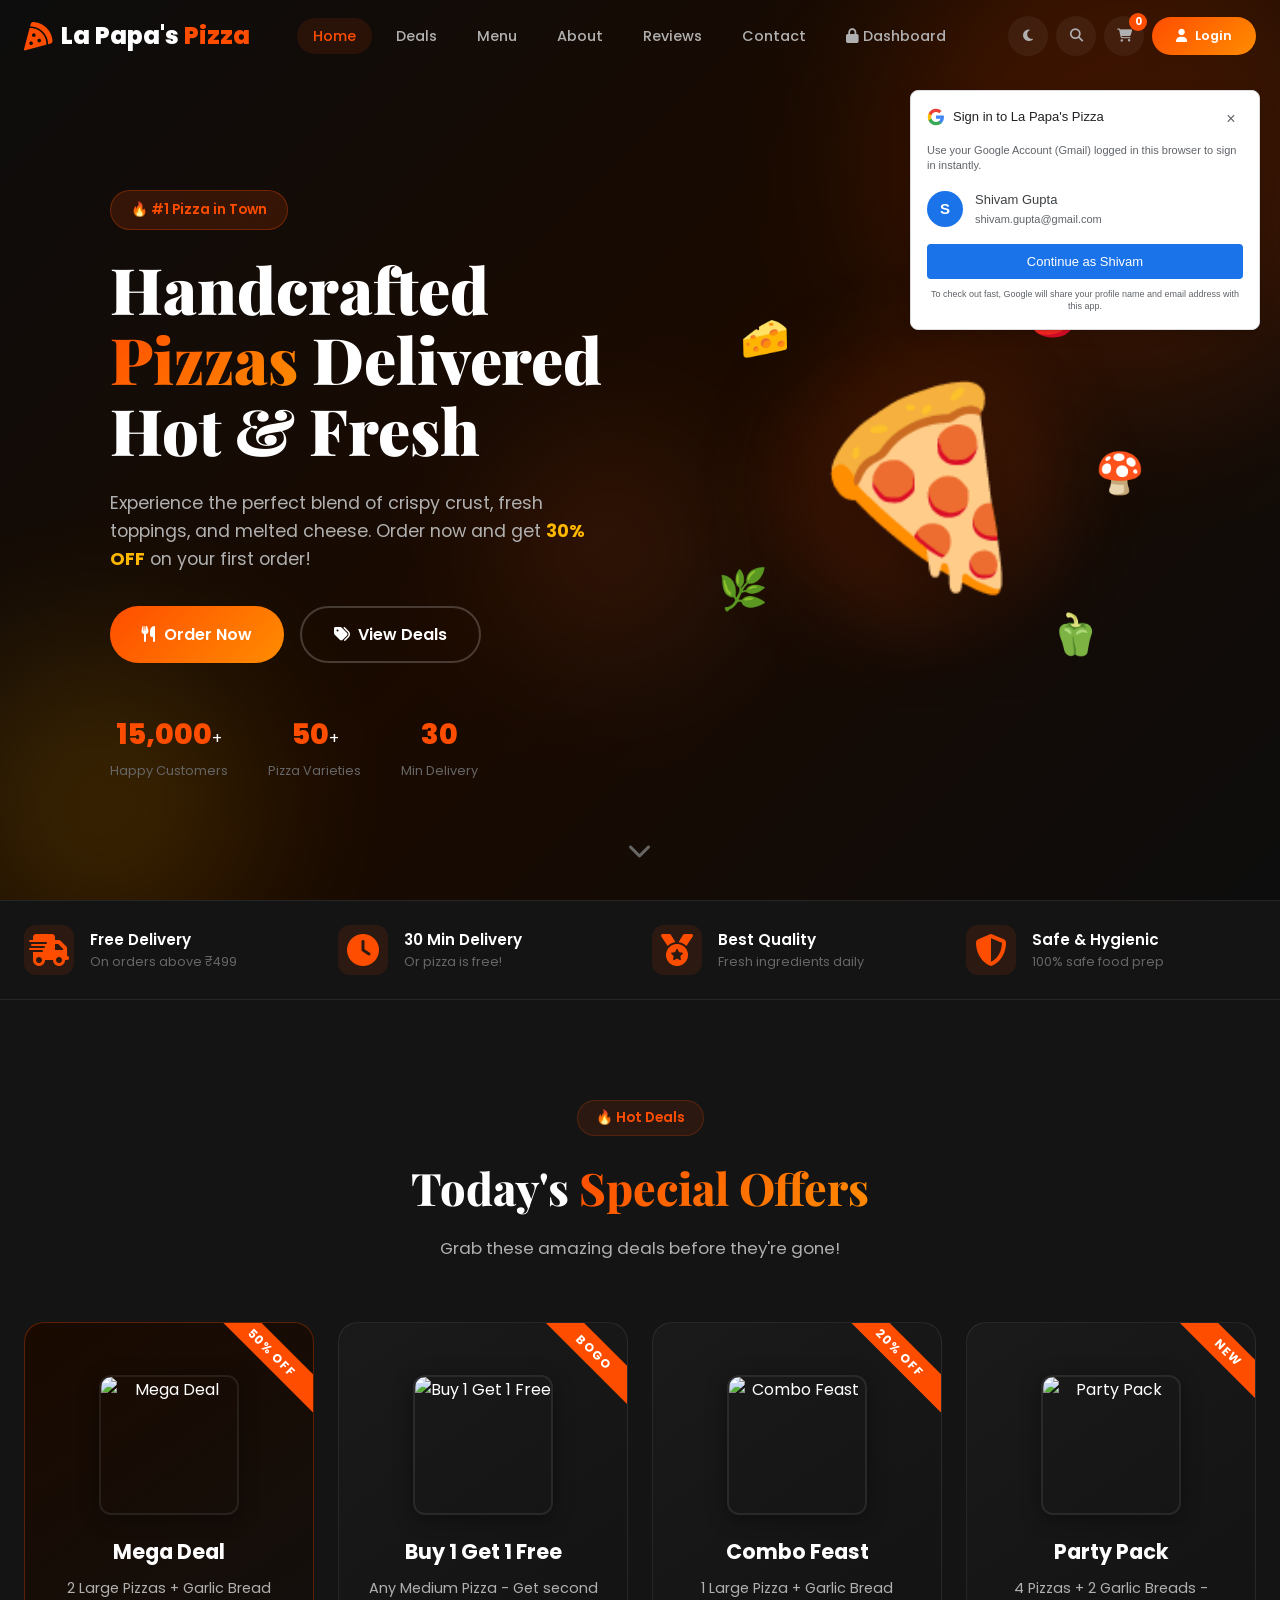
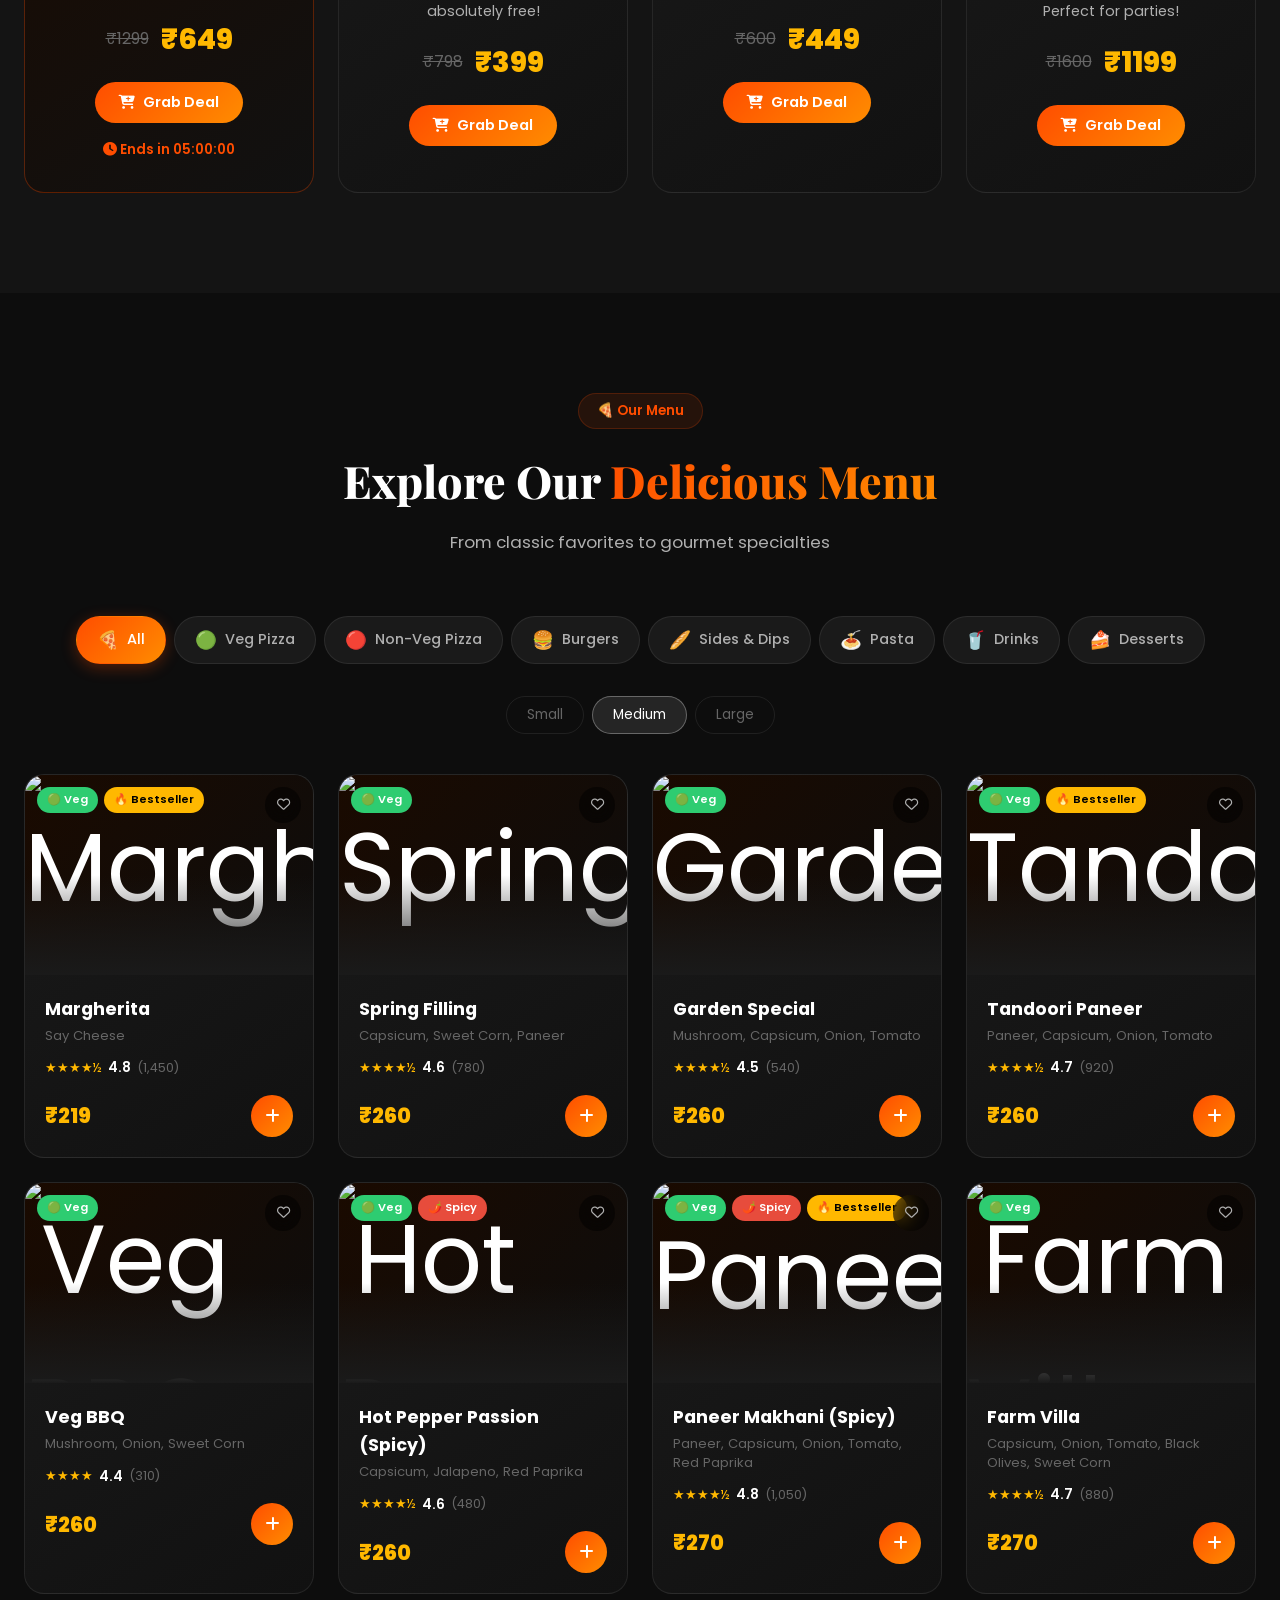
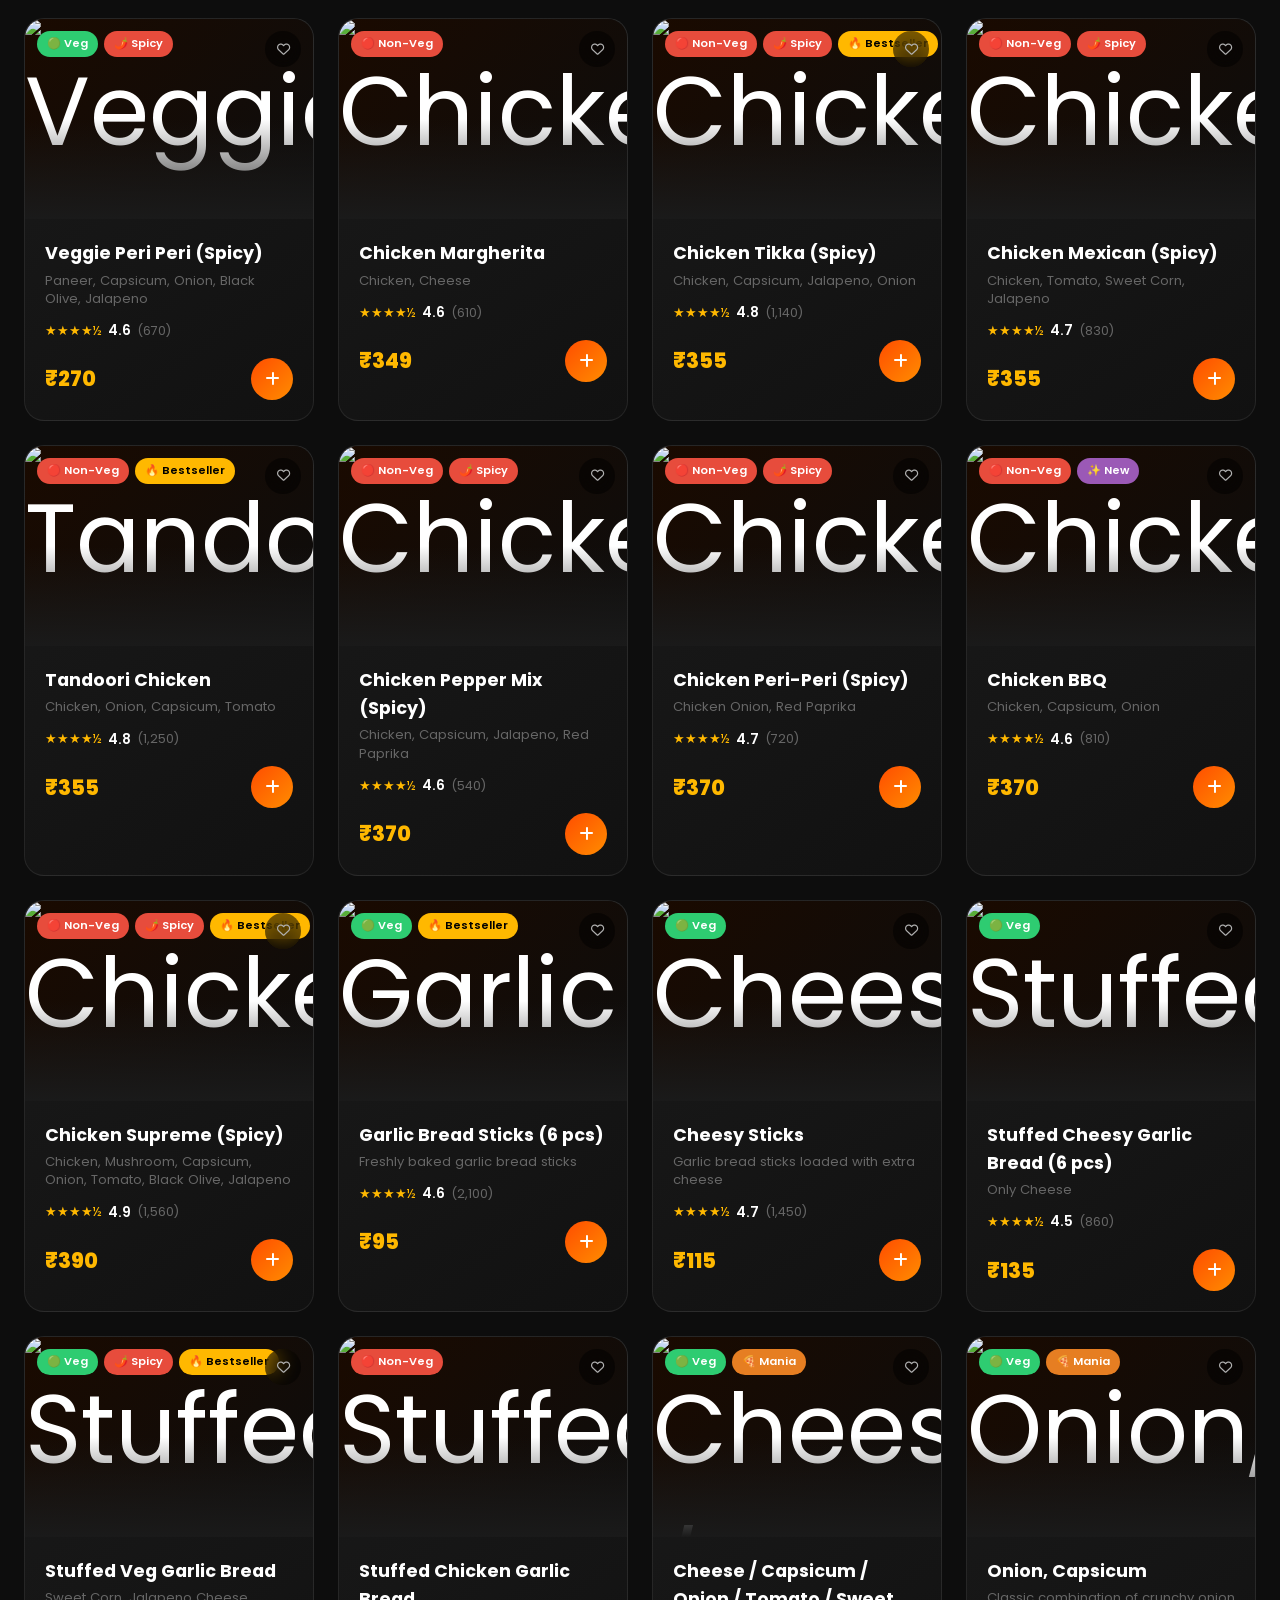
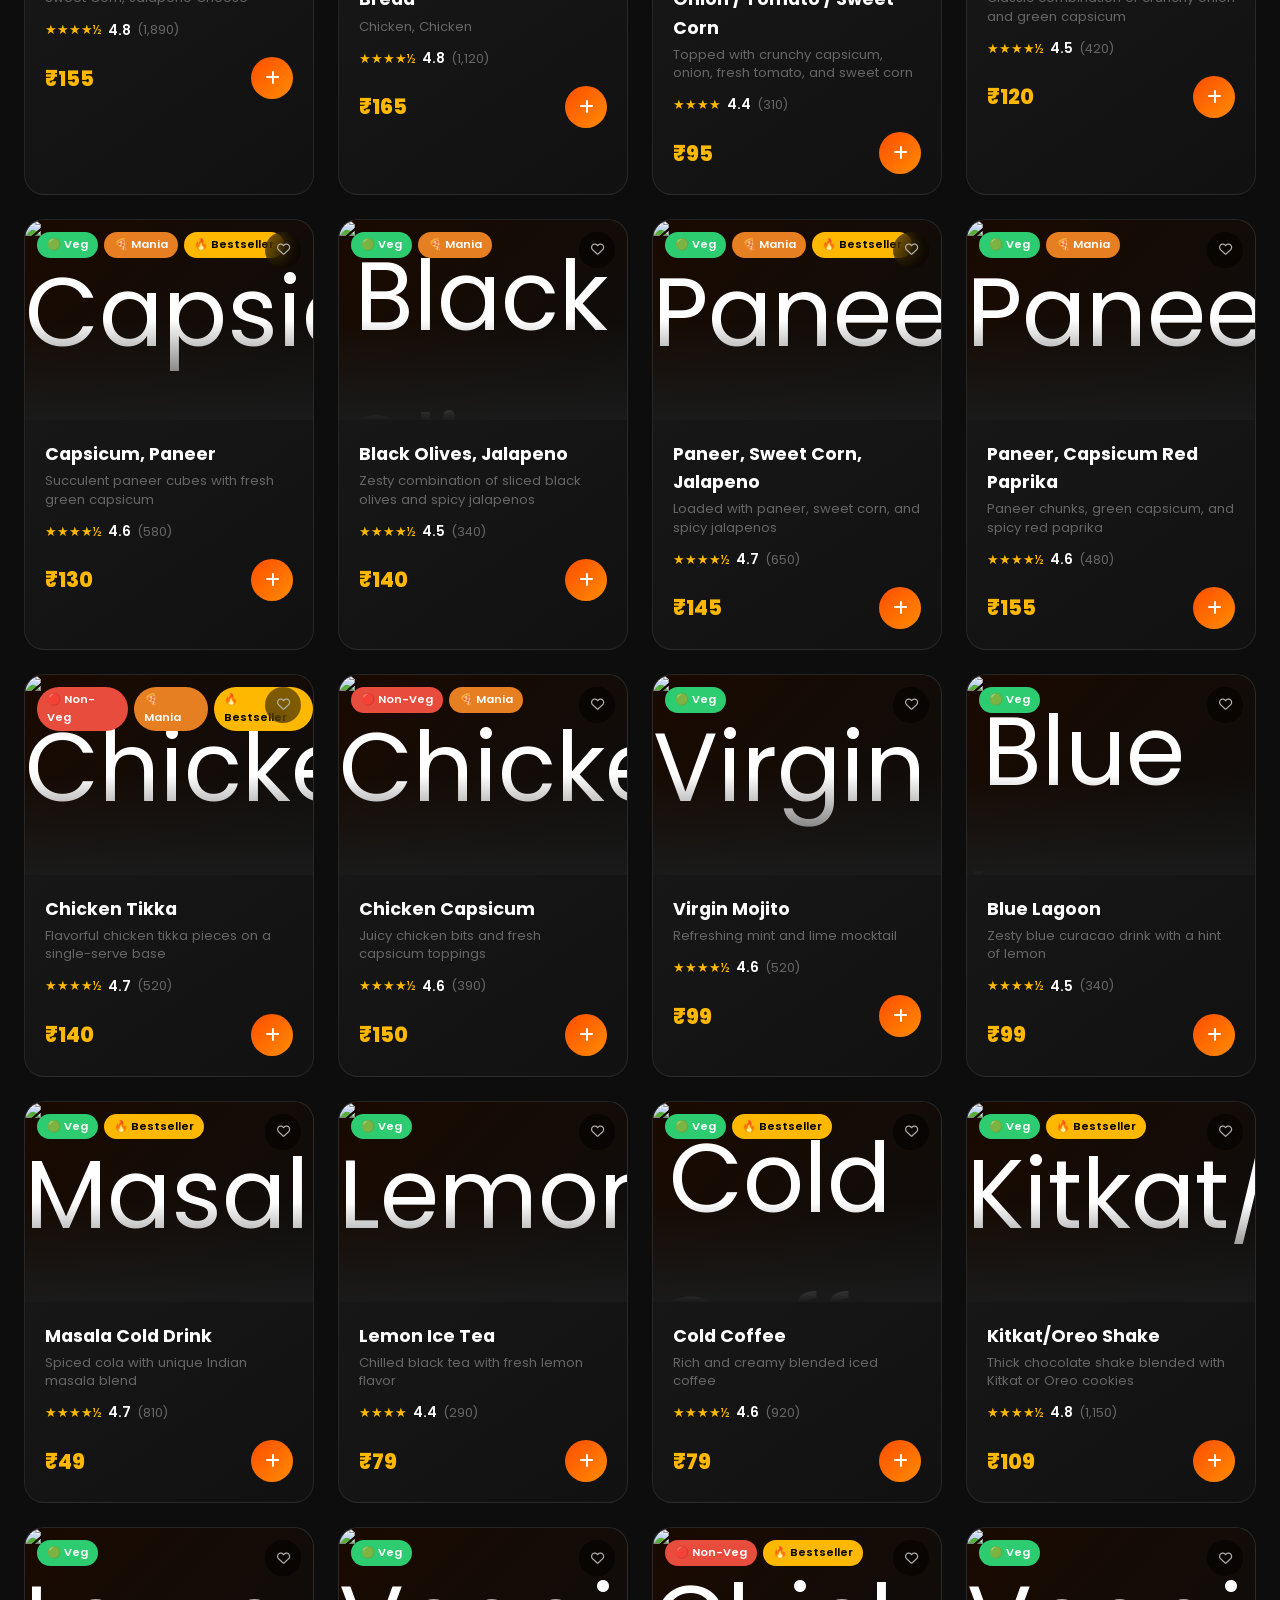
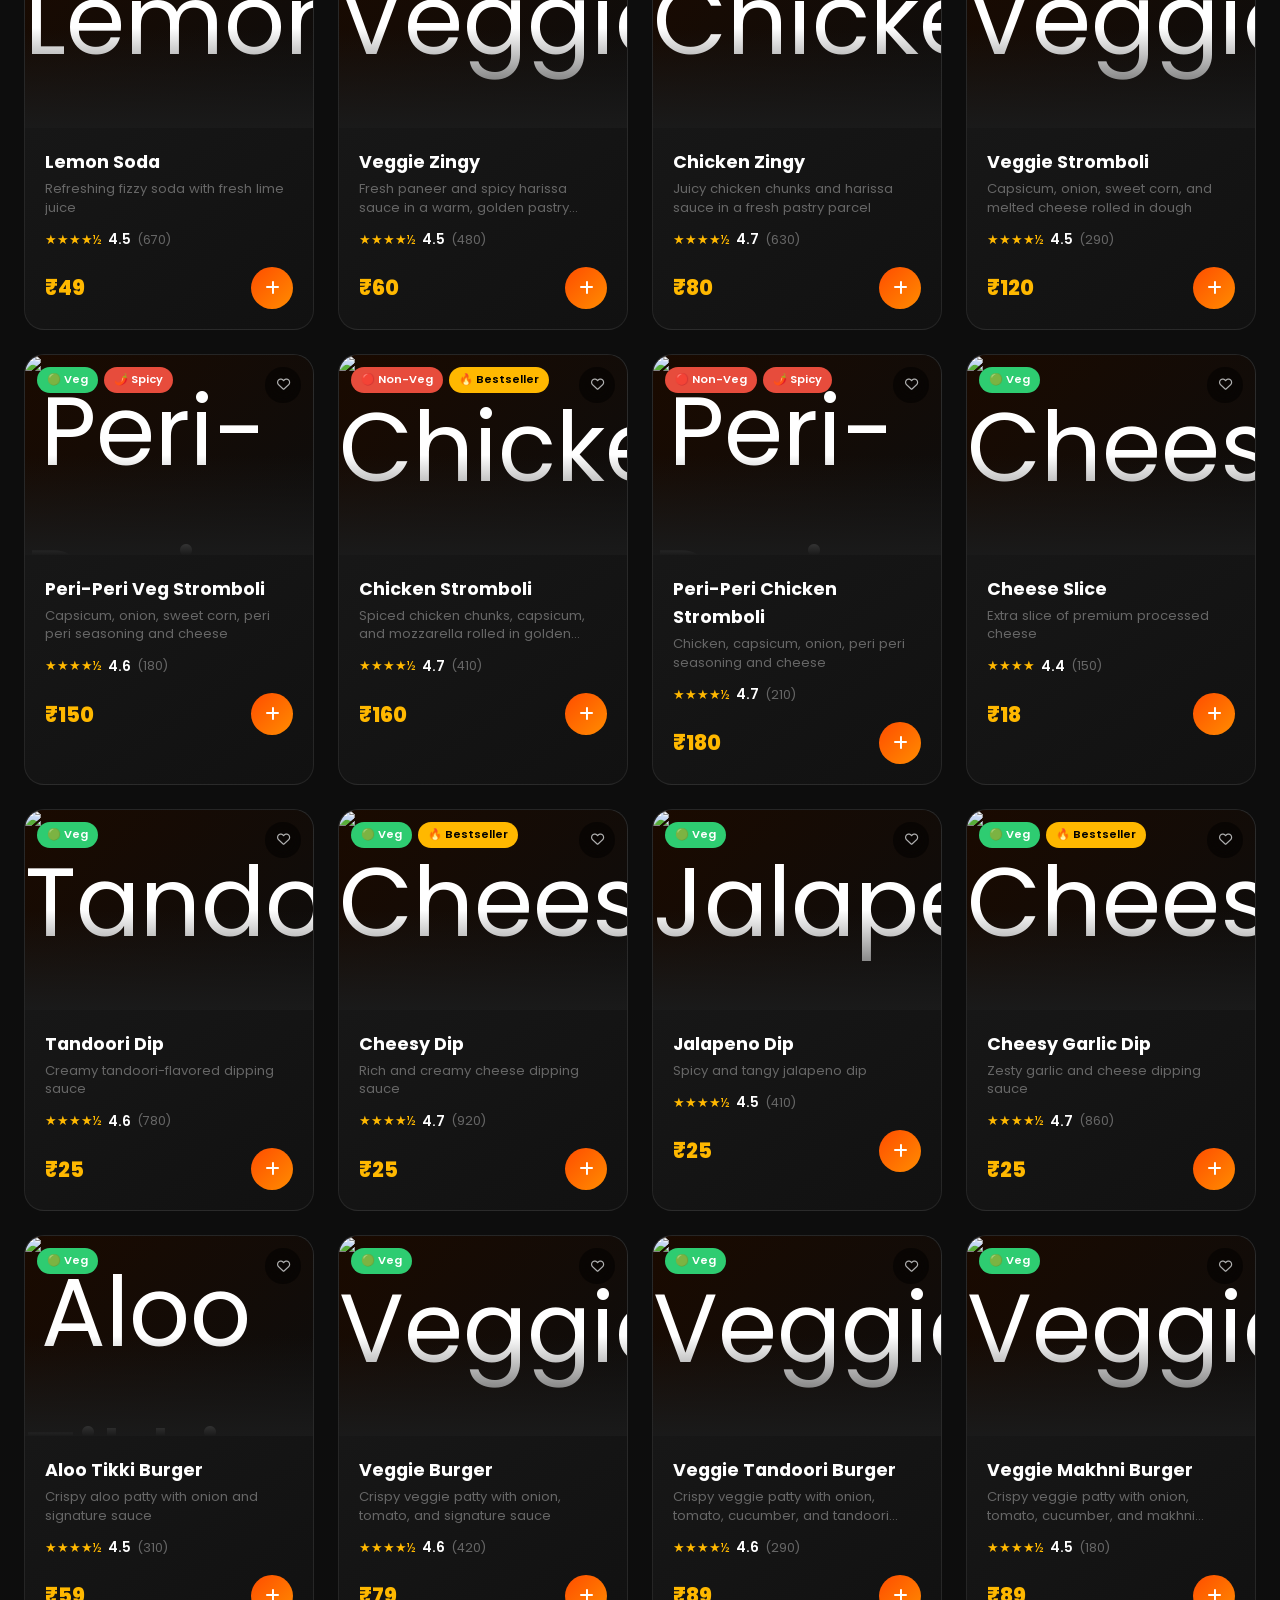
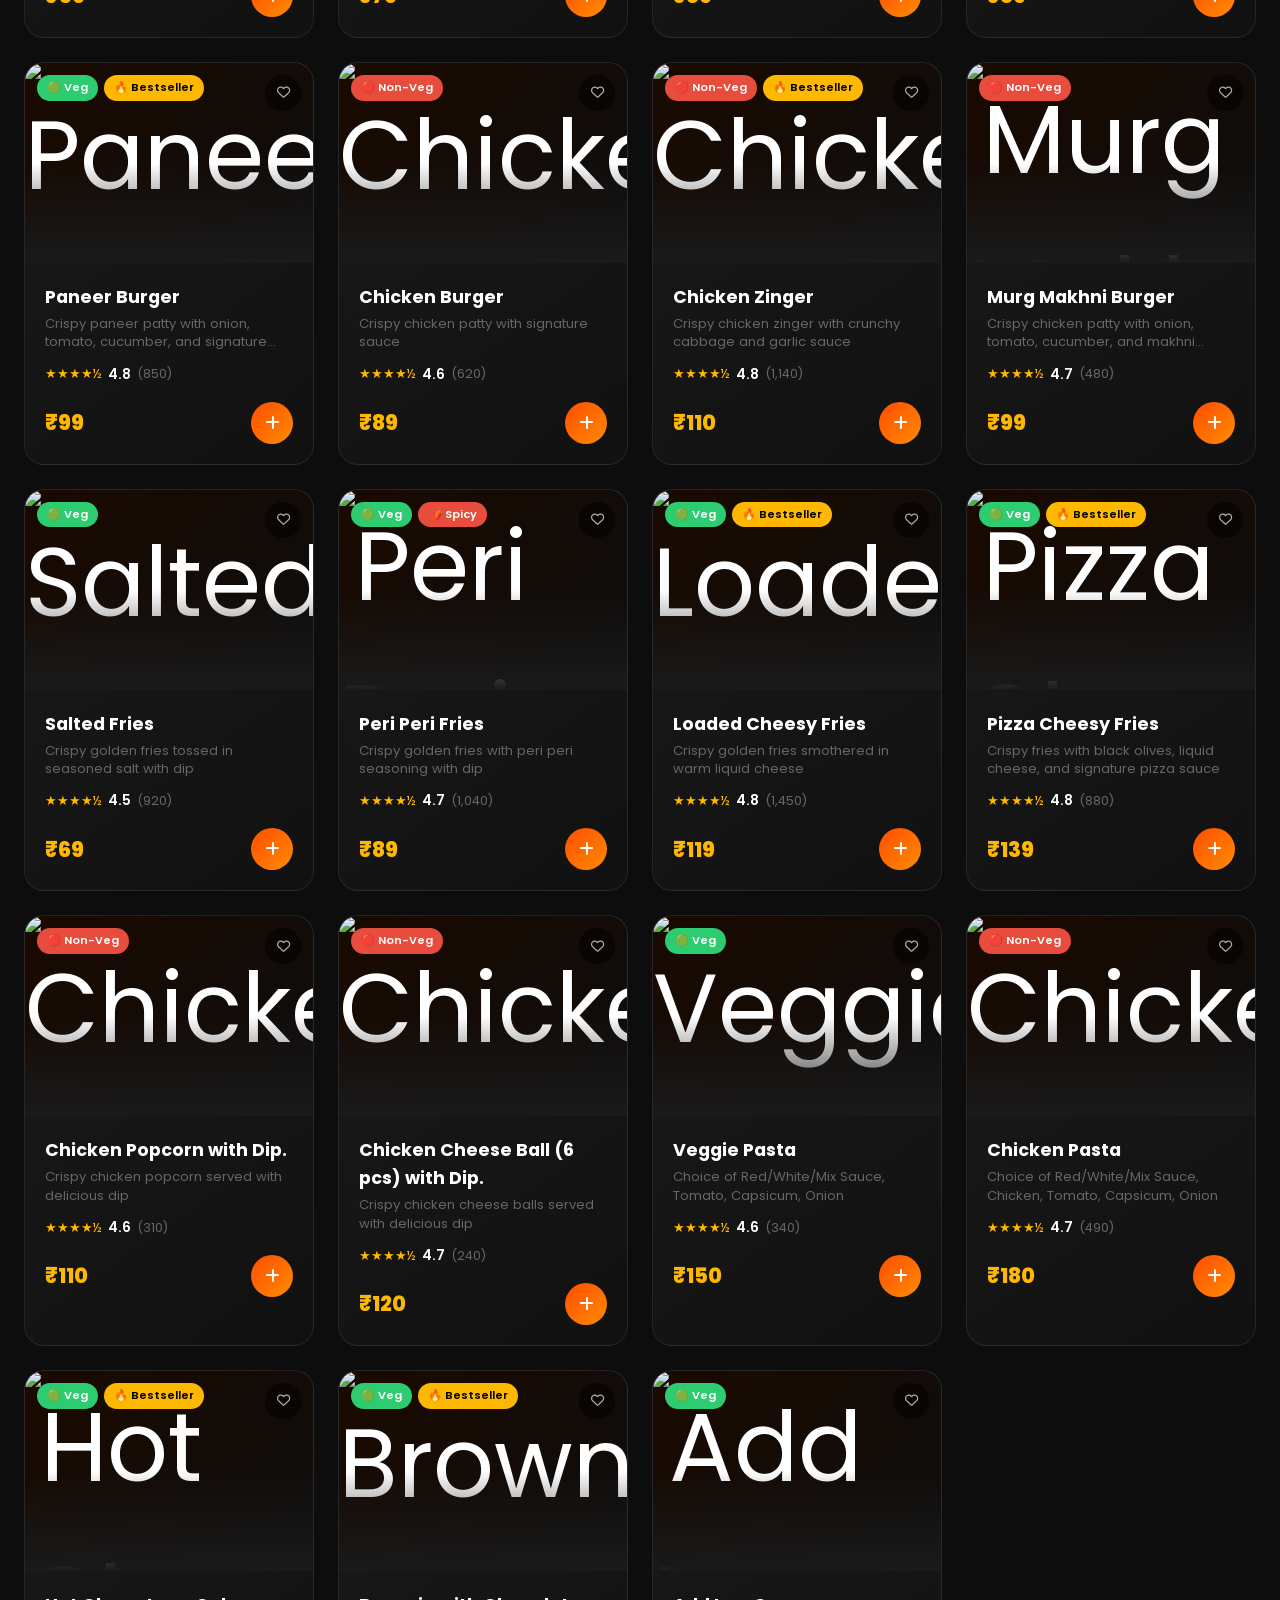
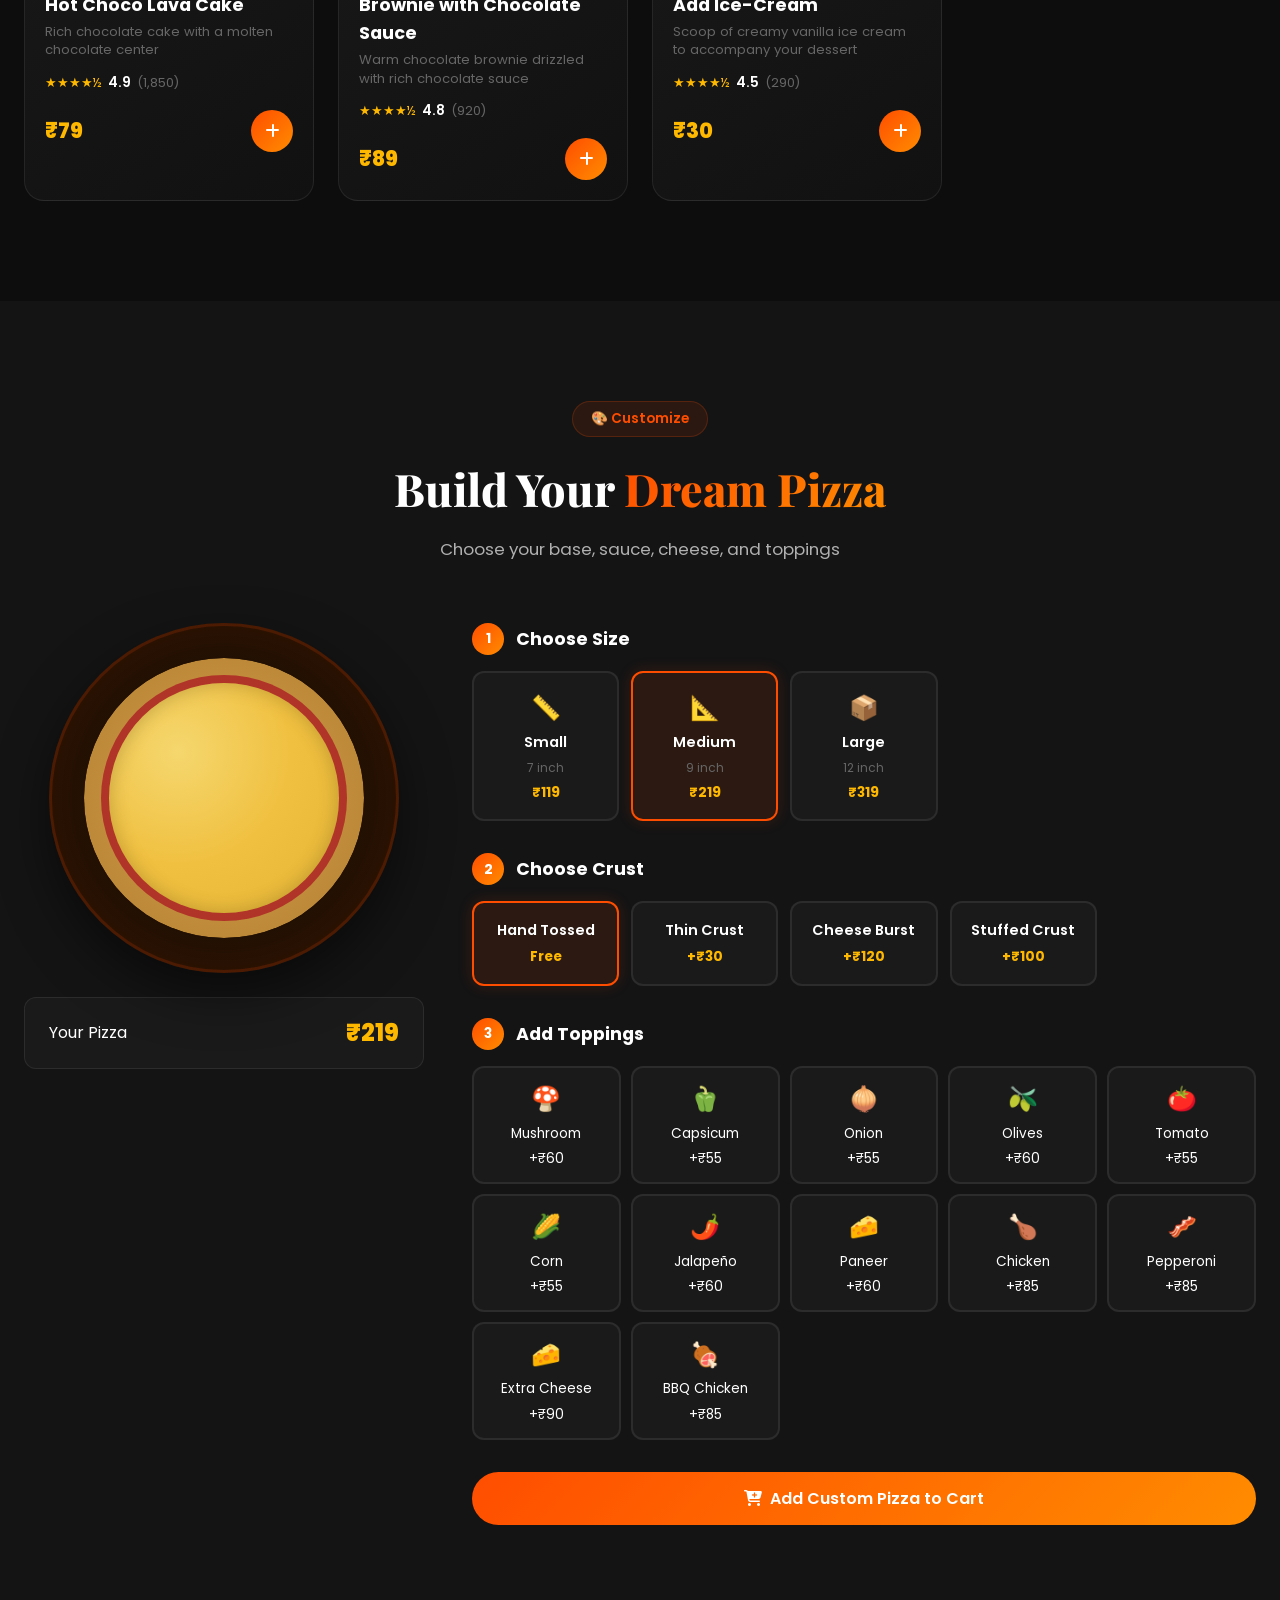
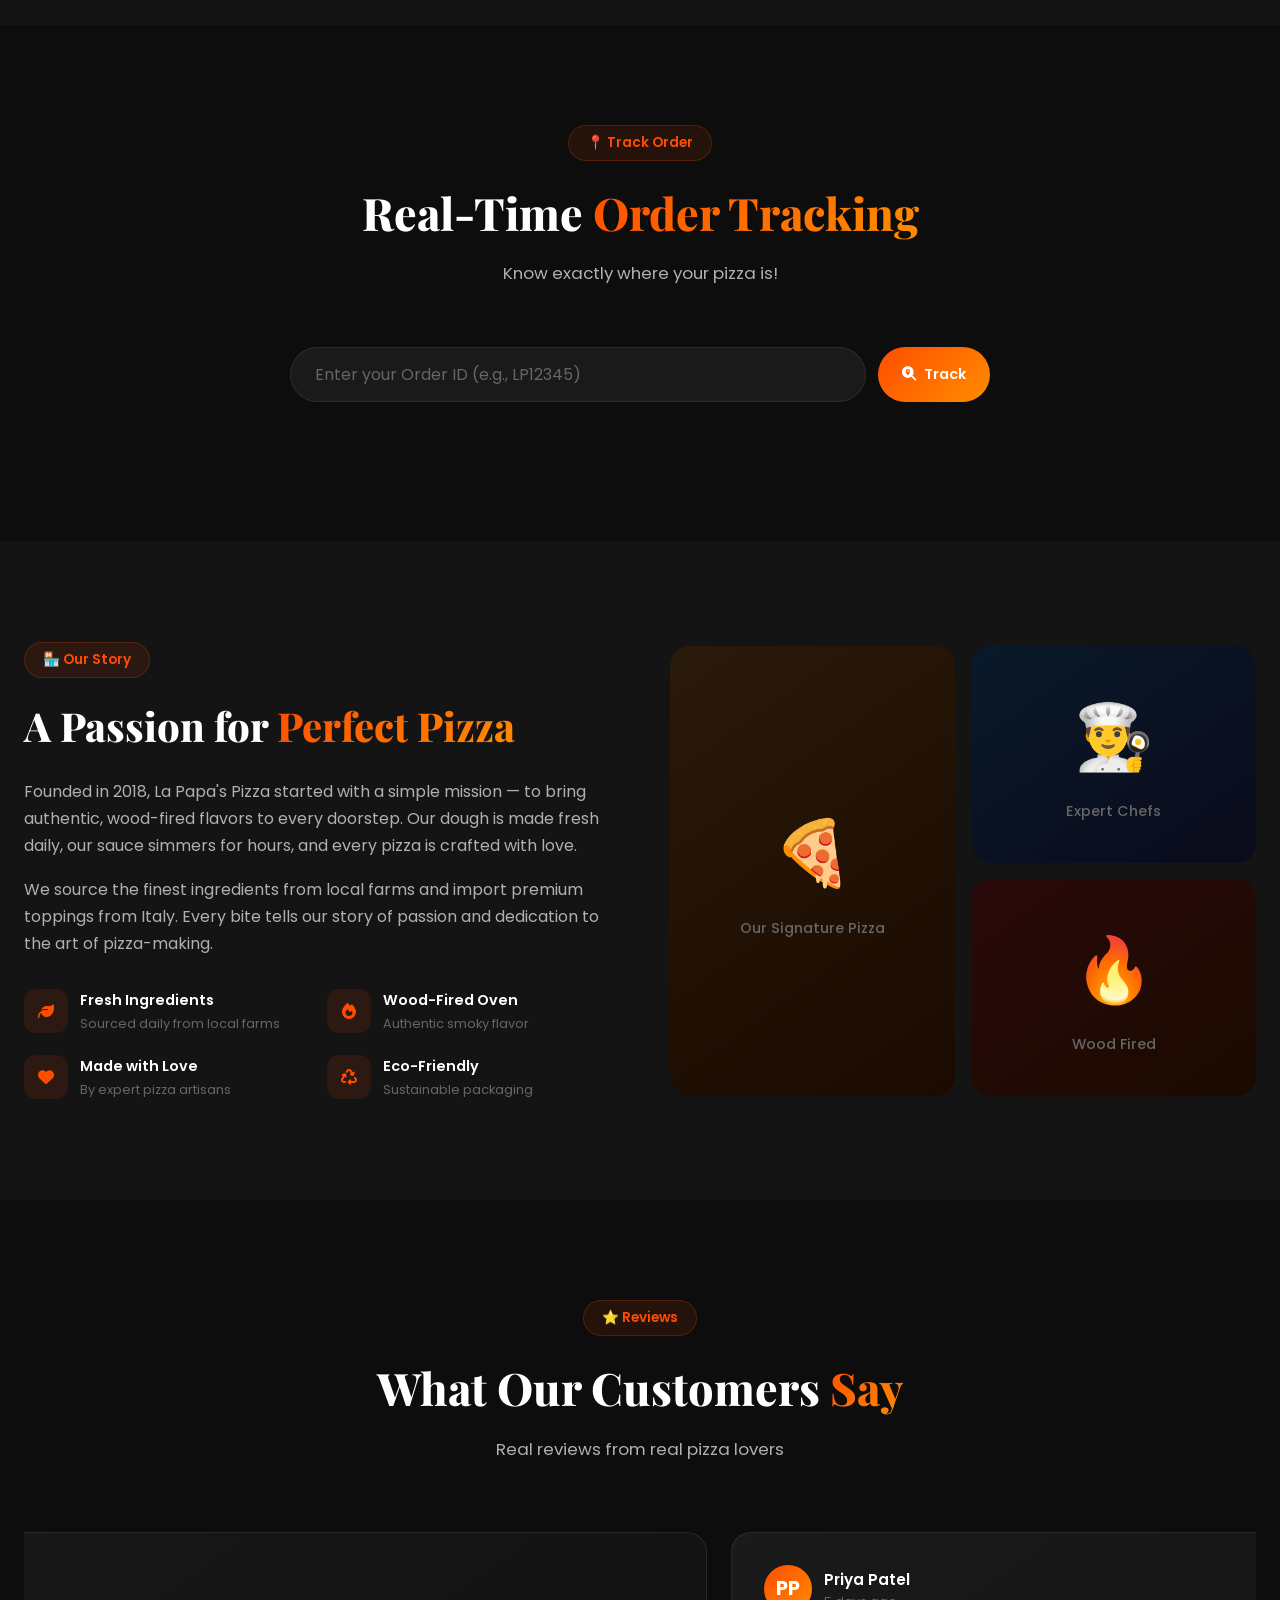
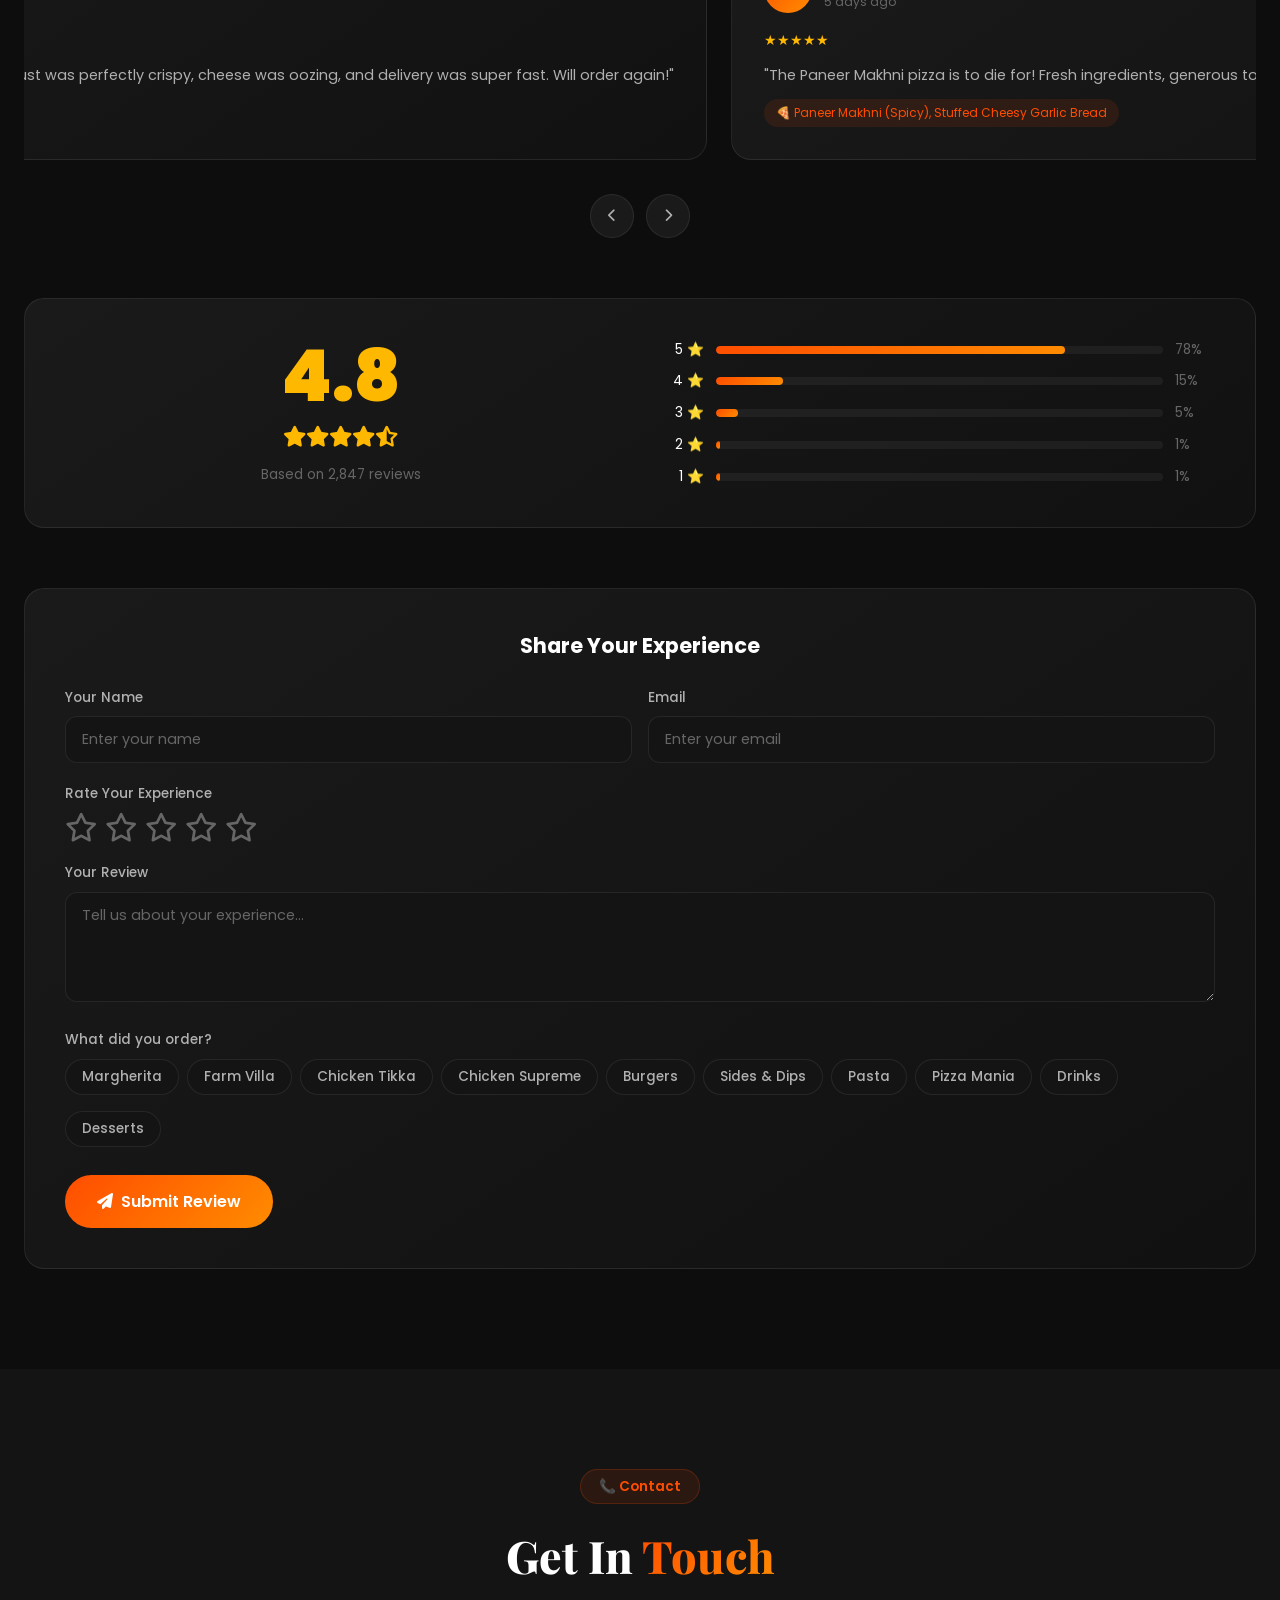
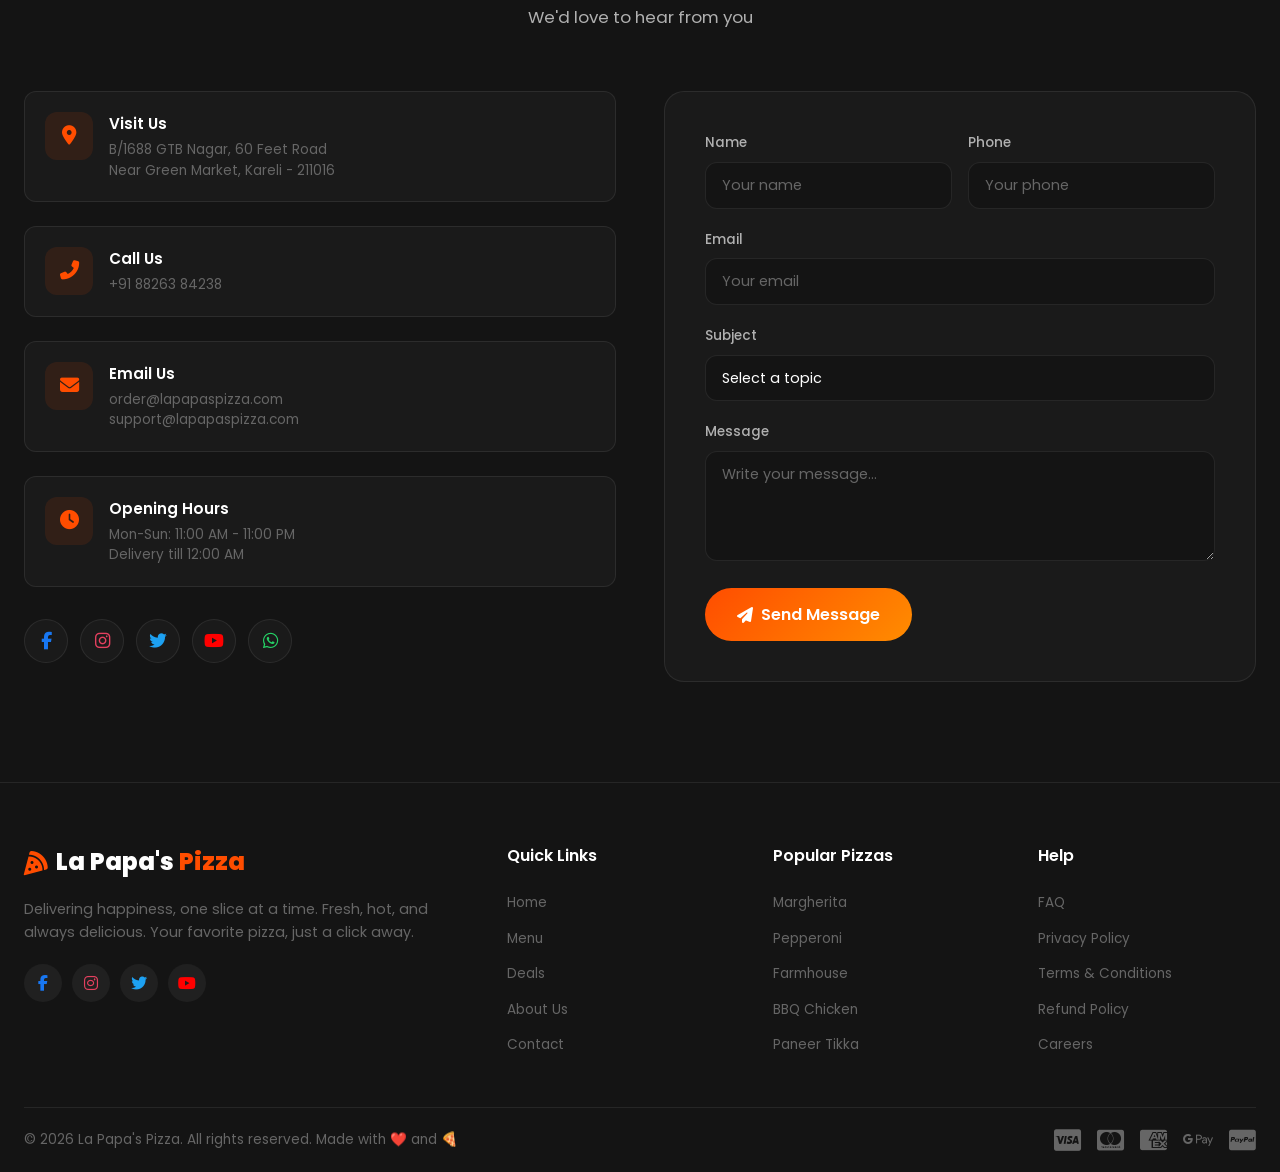
==== commit ad5fbaa7: "Update phone number to +91 88263 84238 and UPI ID to 8826384238@paytm" ====
--- a/dashboard.html
+++ b/dashboard.html
@@ -1290,7 +1290,7 @@
             const subtotal = state.orderedItems.reduce((sum, i) => sum + (i.price * i.qty), 0);
             const total = subtotal;
             
-            const upiId = '9026160186@paytm'; 
+            const upiId = '8826384238@paytm'; 
             const merchantName = 'La Papas Pizza';
             const upiUrl = `upi://pay?pa=${upiId}&pn=${encodeURIComponent(merchantName)}&am=${total}&cu=INR&tn=Table%20${t}`;
             const qrCodeUrl = `https://api.qrserver.com/v1/create-qr-code/?size=150x150&data=${encodeURIComponent(upiUrl)}`;
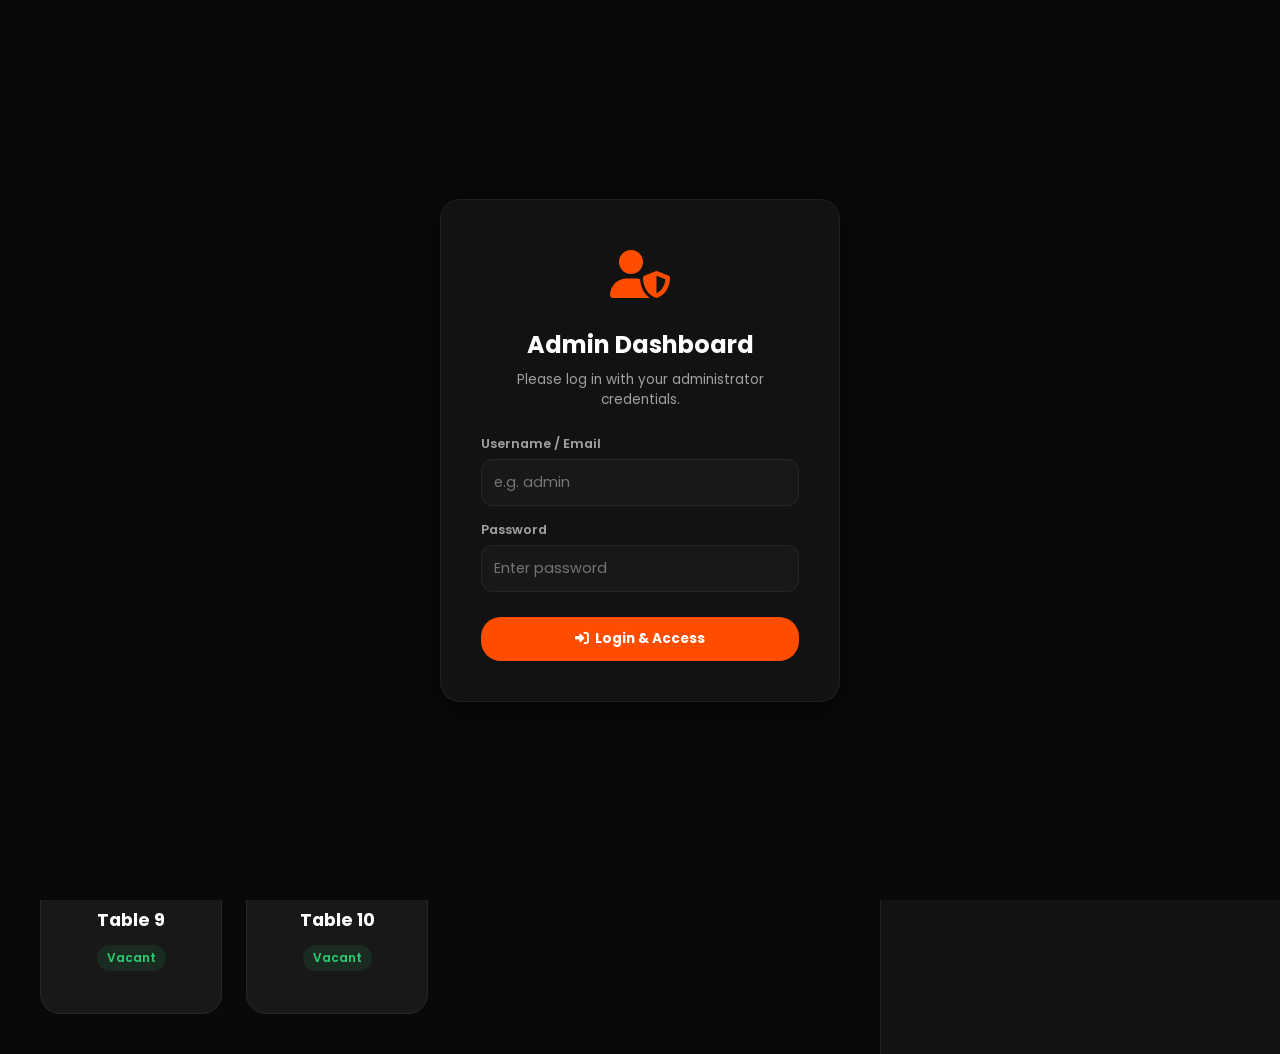
==== commit a761d4bd: "Allow direct admin login on dashboard page to prevent access issues on other devices" ====
--- a/dashboard.html
+++ b/dashboard.html
@@ -7,12 +7,6 @@
     <link href="https://fonts.googleapis.com/css2?family=Poppins:wght@300;400;500;600;700;800&display=swap" rel="stylesheet">
     <link rel="stylesheet" href="https://cdnjs.cloudflare.com/ajax/libs/font-awesome/6.5.1/css/all.min.css">
     <script>
-        // Protect dashboard from unauthorized access
-        if (localStorage.getItem('isAdminLoggedIn') !== 'true') {
-            alert("Access Denied! Please login as Admin on the main website.");
-            window.location.href = 'index.html';
-        }
-
         // Apply theme early to prevent screen flash
         const savedTheme = localStorage.getItem('theme') || 'dark';
         document.documentElement.setAttribute('data-theme', savedTheme);
@@ -695,6 +689,31 @@
     </style>
 </head>
 <body>
+    <!-- Direct Admin Login Overlay -->
+    <div id="adminLoginOverlay" style="display: none; position: fixed; top: 0; left: 0; width: 100%; height: 100%; background: var(--bg-dark); z-index: 10000; justify-content: center; align-items: center; backdrop-filter: blur(5px);">
+        <div style="background: var(--bg-surface); border: 1px solid var(--border-color); border-radius: var(--radius-lg); padding: 40px; width: 90%; max-width: 400px; box-shadow: 0 10px 30px rgba(0,0,0,0.5); text-align: center;">
+            <div style="color: var(--primary); font-size: 3rem; margin-bottom: 15px;"><i class="fas fa-user-shield"></i></div>
+            <h2 style="font-weight: 700; margin-bottom: 8px; color: var(--text-primary); font-family: 'Poppins', sans-serif;">Admin Dashboard</h2>
+            <p style="color: var(--text-secondary); font-size: 0.85rem; margin-bottom: 25px; font-family: 'Poppins', sans-serif;">Please log in with your administrator credentials.</p>
+            
+            <form id="directAdminLoginForm" onsubmit="handleDirectAdminLogin(event)" style="display: flex; flex-direction: column; gap: 15px;">
+                <div style="display: flex; flex-direction: column; gap: 6px; text-align: left;">
+                    <label style="font-size: 0.8rem; font-weight: 600; color: var(--text-secondary); font-family: 'Poppins', sans-serif;">Username / Email</label>
+                    <input type="text" id="directAdminEmail" required placeholder="e.g. admin" style="padding: 12px; border-radius: var(--radius-md); border: 1px solid var(--border-color); background: var(--bg-card); color: var(--text-primary); font-family: inherit; font-size: 0.9rem; width: 100%; box-sizing: border-box;">
+                </div>
+                
+                <div style="display: flex; flex-direction: column; gap: 6px; text-align: left;">
+                    <label style="font-size: 0.8rem; font-weight: 600; color: var(--text-secondary); font-family: 'Poppins', sans-serif;">Password</label>
+                    <input type="password" id="directAdminPassword" required placeholder="Enter password" style="padding: 12px; border-radius: var(--radius-md); border: 1px solid var(--border-color); background: var(--bg-card); color: var(--text-primary); font-family: inherit; font-size: 0.9rem; width: 100%; box-sizing: border-box;">
+                </div>
+                
+                <button class="btn" type="submit" style="width: 100%; justify-content: center; padding: 12px; font-weight: 700; border: none; margin-top: 10px; background: var(--primary); color: white;">
+                    <i class="fas fa-sign-in-alt"></i> Login & Access
+                </button>
+            </form>
+        </div>
+    </div>
+
     <header>
         <a href="index.html" class="header-logo">
             <i class="fas fa-pizza-slice"></i>
@@ -710,6 +729,7 @@
             <button class="btn btn-secondary" onclick="openOrderHistory()"><i class="fas fa-history"></i> Order History</button>
             <button class="btn btn-secondary" onclick="openCommentsManager()"><i class="fas fa-comments"></i> Comments / Issues <span id="commentsBadgeCount" style="background: var(--primary); color: white; padding: 2px 8px; border-radius: 50%; font-size: 0.7rem; margin-left: 4px; display: none;">0</span></button>
             <a href="qr-generator.html" class="btn btn-secondary"><i class="fas fa-qrcode"></i> Generate QR Codes</a>
+            <div id="adminProfileBadgeContainer" style="display: inline-flex; align-items: center;"></div>
             <button class="btn btn-secondary" onclick="logoutAdmin()"><i class="fas fa-sign-out-alt"></i> Logout</button>
             <button class="btn" onclick="clearAllTables()"><i class="fas fa-trash-alt"></i> Reset Tables</button>
         </div>
@@ -2880,6 +2900,7 @@
         function logoutAdmin() {
             if (confirm("Are you sure you want to logout from Admin Dashboard?")) {
                 localStorage.removeItem('isAdminLoggedIn');
+                localStorage.removeItem('activeAdminName');
                 window.location.href = 'index.html';
             }
         }
@@ -2930,6 +2951,56 @@
             document.querySelectorAll('.delivery-card').forEach(c => c.classList.remove('active-delivery'));
         }
 
+        function initAdminProfileBadge() {
+            const container = document.getElementById('adminProfileBadgeContainer');
+            if (!container) return;
+            
+            const activeAdminName = localStorage.getItem('activeAdminName') || 'System Admin';
+            const initial = activeAdminName.trim().charAt(0).toUpperCase();
+            
+            container.innerHTML = `
+                <div class="admin-profile-badge" style="display: inline-flex; align-items: center; gap: 8px; padding: 6px 12px; background: rgba(255,255,255,0.05); border: 1px solid var(--border-color); border-radius: var(--radius-md); font-size: 0.85rem; font-weight: 600; color: var(--text-primary); margin-right: 10px;">
+                    <div style="width: 24px; height: 24px; border-radius: 50%; background: var(--primary); color: white; display: flex; align-items: center; justify-content: center; font-size: 0.75rem; font-weight: bold; text-transform: uppercase;">
+                        ${initial}
+                    </div>
+                    <span>${activeAdminName}</span>
+                </div>
+            `;
+        }
+
+        function checkAdminAccess() {
+            if (localStorage.getItem('isAdminLoggedIn') === 'true') {
+                document.getElementById('adminLoginOverlay').style.display = 'none';
+            } else {
+                document.getElementById('adminLoginOverlay').style.display = 'flex';
+            }
+        }
+
+        function handleDirectAdminLogin(event) {
+            event.preventDefault();
+            const emailVal = document.getElementById('directAdminEmail').value.trim();
+            const passwordVal = document.getElementById('directAdminPassword').value;
+            
+            const adminUsers = JSON.parse(localStorage.getItem('adminUsers') || '[]');
+            const matchingAdmin = adminUsers.find(u => u.email.toLowerCase() === emailVal.toLowerCase() || u.phone === emailVal);
+            
+            if ((emailVal === 'admin' && passwordVal === 'admin') || (matchingAdmin && matchingAdmin.password === passwordVal)) {
+                localStorage.setItem('isAdminLoggedIn', 'true');
+                const adminName = matchingAdmin ? matchingAdmin.name : 'System Admin';
+                localStorage.setItem('activeAdminName', adminName);
+                
+                alert('Admin access granted! Welcome back! 🔑');
+                
+                // Hide overlay and initialize badge
+                document.getElementById('adminLoginOverlay').style.display = 'none';
+                initAdminProfileBadge();
+            } else {
+                alert('Invalid Admin credentials! ❌');
+            }
+        }
+
+        checkAdminAccess();
+        initAdminProfileBadge();
         initRemoteSync();
     </script>
 </body>
